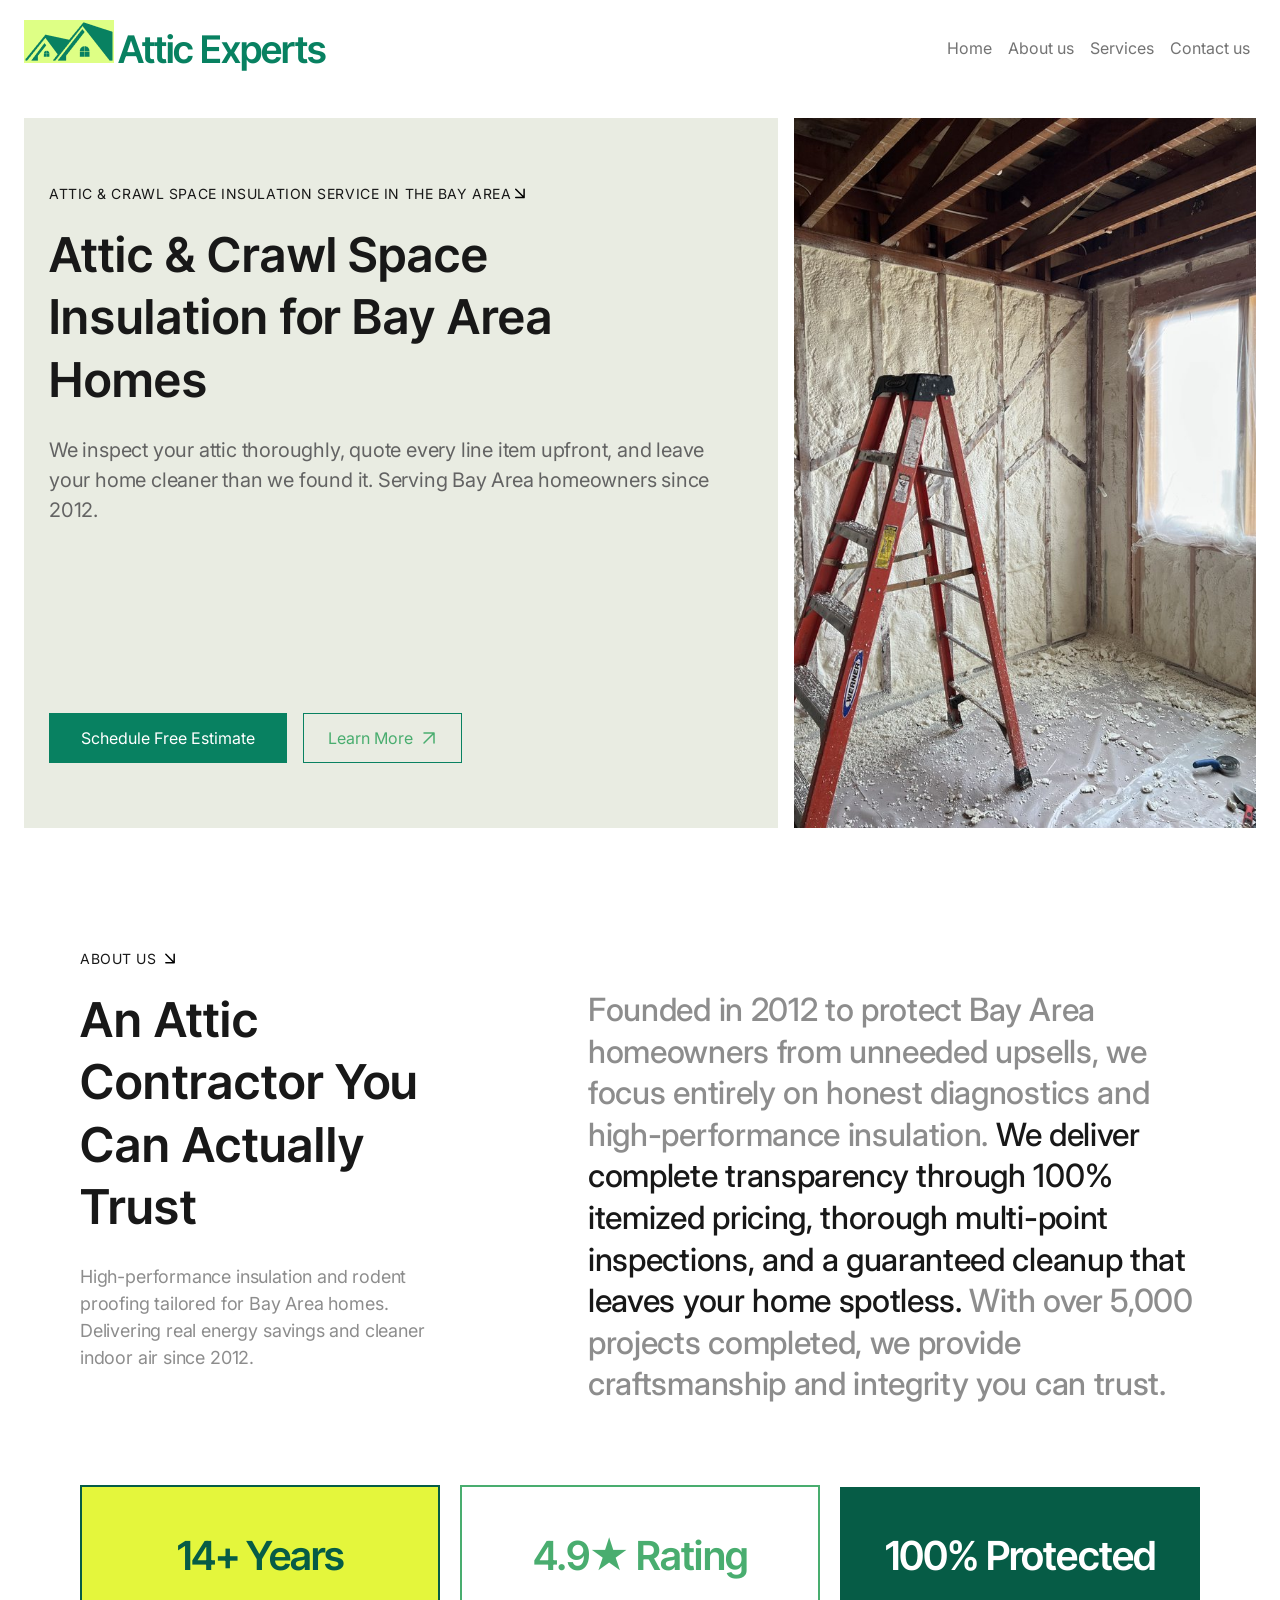
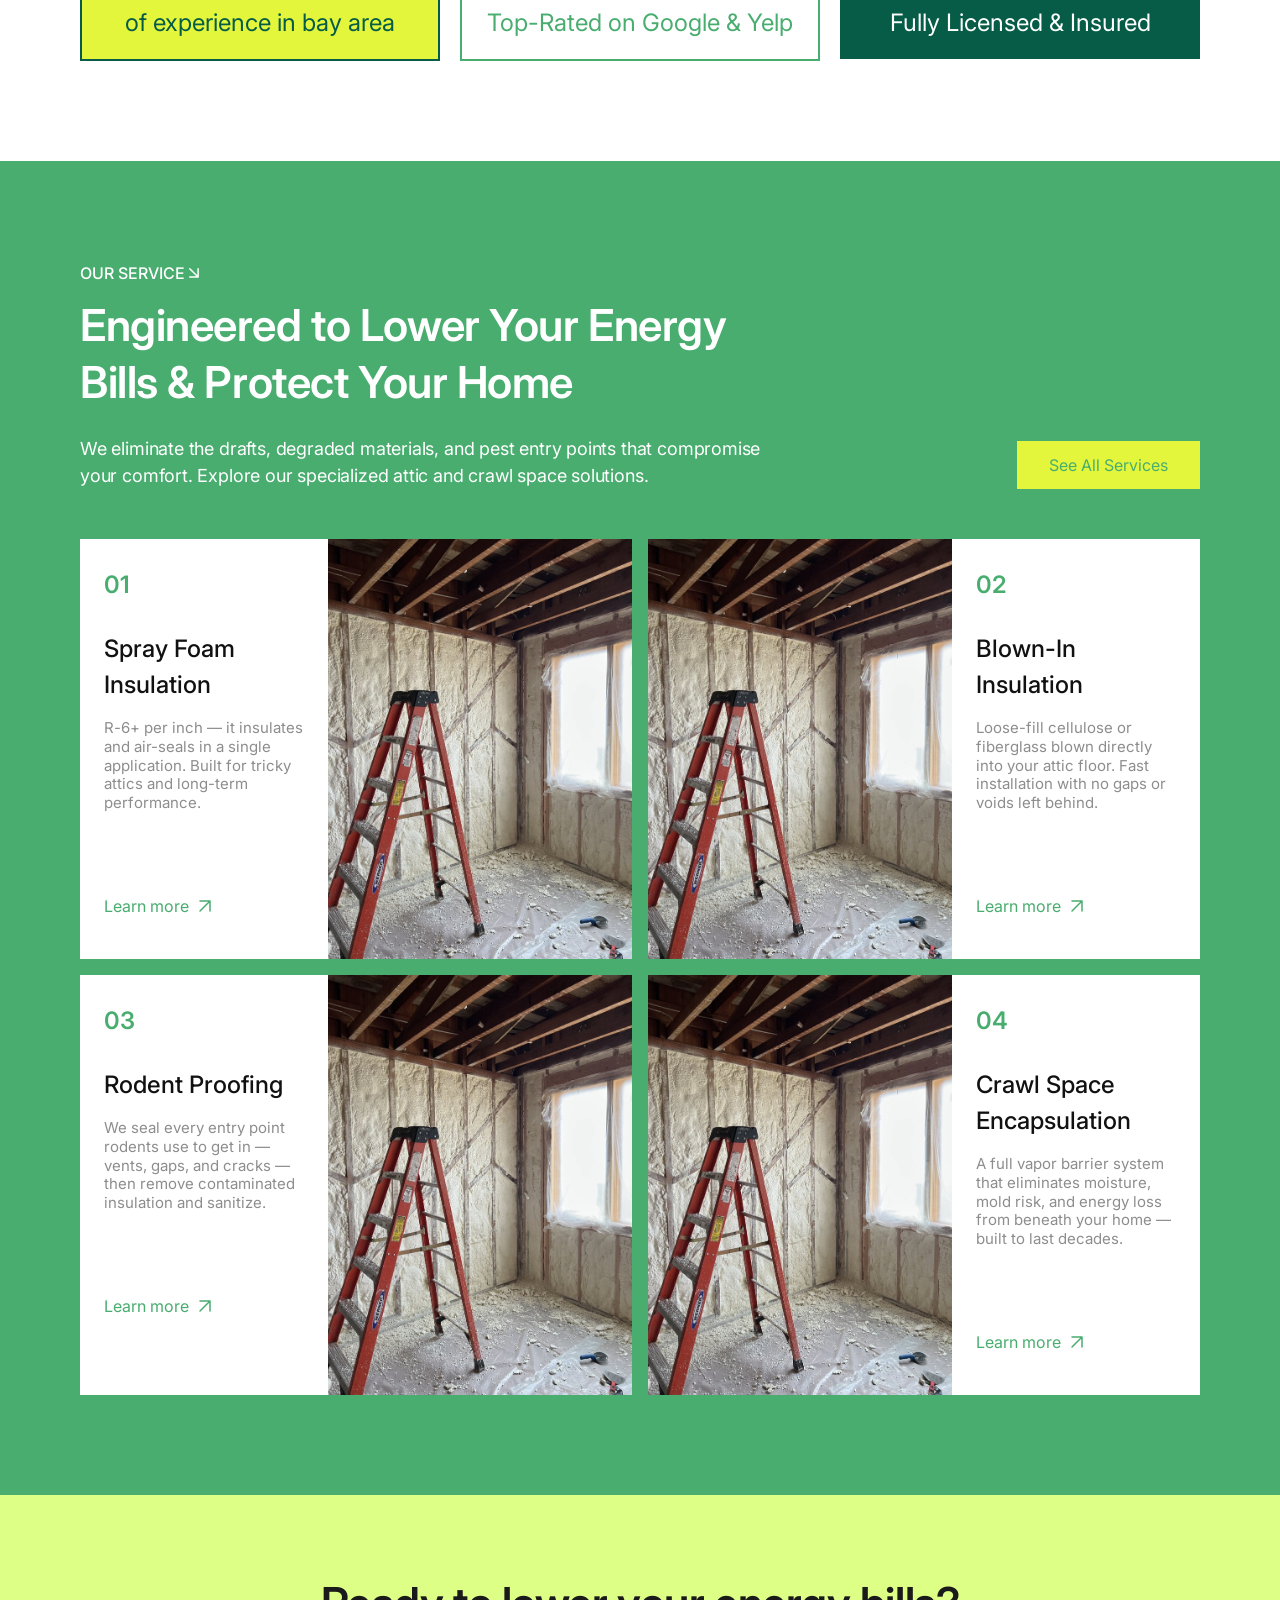
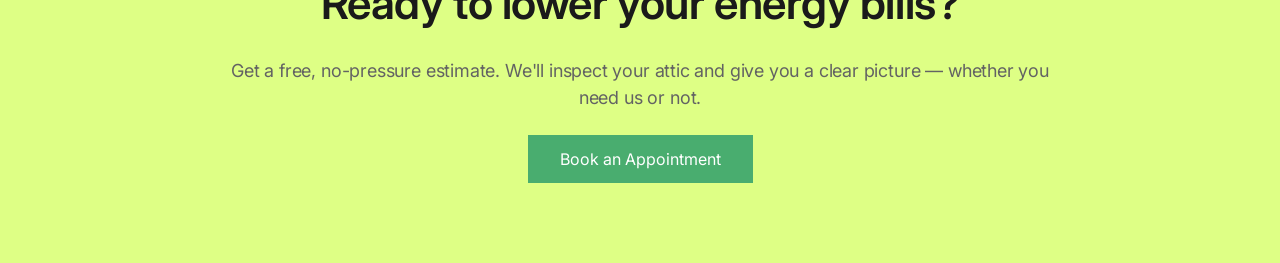
==== index.html @ 0c803b92 "SERVICE" ====
<!doctype html>
<html lang="en">
  <head>
    <meta charset="UTF-8" />
    <meta name="viewport" content="width=device-width, initial-scale=1.0" />
    <title>Document</title>
    <link rel="stylesheet" href="css/fonts.css" />
    <link rel="stylesheet" href="css/reset.css" />
    <link rel="stylesheet" href="css/style.css" />
  </head>
  <body>
    <header>
      <div class="section section-header">
        <div class="container container-header">
          <div class="logo">
            <img src="./img/LogoS.png" alt="logo" />
            <h2>Attic Experts</h2>
          </div>
          <nav class="nav-header">
            <ul class="nav-header__list">
              <li class="nav-header__item">
                <a href="#" class="nav-header__link">Home</a>
              </li>
              <li class="nav-header__item">
                <a href="#" class="nav-header__link">About us</a>
              </li>
              <li class="nav-header__item">
                <a href="#" class="nav-header__link">Services</a>
              </li>
              <li class="nav-header__item">
                <a href="#" class="nav-header__link">Contact us</a>
              </li>
            </ul>
          </nav>
        </div>
      </div>
    </header>
    <main>
      <section class="section section-subheader">
        <div class="container container-subheader">
          <div class="hero-content">
            <div class="description">
              <p class="hero-eyebrow__text">
                Attic & Crawl Space Insulation Service in the Bay Area<svg
                  xmlns="http://www.w3.org/2000/svg"
                  width="10"
                  height="10"
                  viewBox="0 0 10 10"
                  fill="none"
                >
                  <path
                    d="M0.75 0.75L9.08333 9.08333M0.75 9.08333H9.08333V0.75"
                    stroke="black"
                    stroke-width="1.5"
                    stroke-linecap="round"
                    stroke-linejoin="round"
                  />
                </svg>
              </p>
              <h1 class="hero-title">
                Attic & Crawl Space Insulation for Bay Area Homes
              </h1>
              <p class="hero-description">
                We inspect your attic thoroughly, quote every line item upfront,
                and leave your home cleaner than we found it. Serving Bay Area
                homeowners since 2012.
              </p>
            </div>
            <div class="hero-btn">
              <a class="btn btn-primary" href="#">Schedule Free Estimate</a>
              <a class="btn btn-secondary" href="#"
                >Learn More<svg
                  xmlns="http://www.w3.org/2000/svg"
                  width="24"
                  height="24"
                  viewBox="0 0 24 24"
                  fill="none"
                >
                  <path
                    d="M7 17L17 7M17 17V7H7"
                    stroke="currentColor"
                    stroke-width="1.5"
                    stroke-linecap="round"
                    stroke-linejoin="round"
                  /></svg
              ></a>
            </div>
          </div>
          <div class="hero-img">
            <img
              src="./img/leader.jpg"
              alt="Attic insulation specialist at work"
            />
          </div>
        </div>
      </section>
      <section class="section sectio-about">
        <div class="container container-about">
          <div class="container-name">
            <p class="hero-eyebrow__text about-title__text">
              ABOUT US<svg
                xmlns="http://www.w3.org/2000/svg"
                width="20"
                height="20"
                viewBox="0 0 20 20"
                fill="none"
              >
                <path
                  d="M5.8335 5.8335L14.1668 14.1668M5.8335 14.1668H14.1668V5.8335"
                  stroke="black"
                  stroke-width="1.5"
                  stroke-linecap="round"
                  stroke-linejoin="round"
                />
              </svg>
            </p>
          </div>
          <div class="about">
            <div class="about-title">
              <h3 class="hero-title">
                An Attic Contractor You Can Actually Trust
              </h3>
              <p class="about-text">
                High-performance insulation and rodent proofing tailored for Bay
                Area homes. Delivering real energy savings and cleaner indoor
                air since 2012.
              </p>
            </div>
            <div class="about-description">
              <p>
                Founded in 2012 to protect Bay Area homeowners from unneeded
                upsells, we focus entirely on honest diagnostics and
                high-performance insulation.
                <span>
                  We deliver complete transparency through 100% itemized
                  pricing, thorough multi-point inspections, and a guaranteed
                  cleanup that leaves your home spotless.</span
                >
                With over 5,000 projects completed, we provide craftsmanship and
                integrity you can trust.
              </p>
            </div>
          </div>
          <div class="container-card">
            <div class="card card-year">
              <p class="card-top">14+ Years</p>
              <p class="card-bot">of experience in bay area</p>
            </div>
            <div class="card card-rate">
              <p class="card-top">4.9★ Rating</p>
              <p class="card-bot">Top-Rated on Google & Yelp</p>
            </div>
            <div class="card card-prot">
              <p class="card-top">100% Protected</p>
              <p class="card-bot">Fully Licensed & Insured</p>
            </div>
          </div>
        </div>
      </section>
      <section class="section section-service">
        <div class="container container-service">
          <div class="container-name container-name__service">
            <p>
              OUR SERVICE
              <svg
                xmlns="http://www.w3.org/2000/svg"
                width="10"
                height="10"
                viewBox="0 0 10 10"
                fill="none"
              >
                <path
                  d="M0.75 0.75L9.08333 9.08333M0.75 9.08333H9.08333V0.75"
                  stroke="white"
                  stroke-width="1.5"
                  stroke-linecap="round"
                  stroke-linejoin="round"
                />
              </svg>
            </p>
          </div>
          <div class="service-title">
            <div class="service-title__text">
              <h3>Engineered to Lower Your Energy Bills & Protect Your Home</h3>
              <p>
                We eliminate the drafts, degraded materials, and pest entry
                points that compromise your comfort. Explore our specialized
                attic and crawl space solutions.
              </p>
            </div>
            <div class="service-title__btn">
              <a href="#"> See All Services </a>
            </div>
          </div>
        </div>
        <div class="container container-cervice__cards">
          <div class="container-cervice__card-item">
            <div class="item-description">
              <h4>01</h4>
              <h3>Spray Foam Insulation</h3>
              <p>
                R-6+ per inch — it insulates and air-seals in a single
                application. Built for tricky attics and long-term performance.
              </p>
              <a href="#">Learn more
                <svg xmlns="http://www.w3.org/2000/svg" width="24" height="24" viewBox="0 0 24 24" fill="none">
                  <path d="M7 17L17 7M17 17V7H7" stroke="currentColor" stroke-width="1.5" stroke-linecap="round" stroke-linejoin="round"/>
                </svg>
              </a>
            </div>
            <div class="item-img">
              <img src="./img/leader.jpg" alt="Spray foam insulation" />
            </div>
          </div>
          <div class="container-cervice__card-item container-cervice__card-item--reverse">
            <div class="item-description">
              <h4>02</h4>
              <h3>Blown-In Insulation</h3>
              <p>
                Loose-fill cellulose or fiberglass blown directly into your
                attic floor. Fast installation with no gaps or voids left behind.
              </p>
              <a href="#">Learn more
                <svg xmlns="http://www.w3.org/2000/svg" width="24" height="24" viewBox="0 0 24 24" fill="none">
                  <path d="M7 17L17 7M17 17V7H7" stroke="currentColor" stroke-width="1.5" stroke-linecap="round" stroke-linejoin="round"/>
                </svg>
              </a>
            </div>
            <div class="item-img">
              <img src="./img/leader.jpg" alt="Blown-in insulation" />
            </div>
          </div>
          <div class="container-cervice__card-item">
            <div class="item-description">
              <h4>03</h4>
              <h3>Rodent Proofing</h3>
              <p>
                We seal every entry point rodents use to get in — vents, gaps,
                and cracks — then remove contaminated insulation and sanitize.
              </p>
              <a href="#">Learn more
                <svg xmlns="http://www.w3.org/2000/svg" width="24" height="24" viewBox="0 0 24 24" fill="none">
                  <path d="M7 17L17 7M17 17V7H7" stroke="currentColor" stroke-width="1.5" stroke-linecap="round" stroke-linejoin="round"/>
                </svg>
              </a>
            </div>
            <div class="item-img">
              <img src="./img/leader.jpg" alt="Rodent proofing" />
            </div>
          </div>
          <div class="container-cervice__card-item container-cervice__card-item--reverse">
            <div class="item-description">
              <h4>04</h4>
              <h3>Crawl Space Encapsulation</h3>
              <p>
                A full vapor barrier system that eliminates moisture, mold risk,
                and energy loss from beneath your home — built to last decades.
              </p>
              <a href="#">Learn more
                <svg xmlns="http://www.w3.org/2000/svg" width="24" height="24" viewBox="0 0 24 24" fill="none">
                  <path d="M7 17L17 7M17 17V7H7" stroke="currentColor" stroke-width="1.5" stroke-linecap="round" stroke-linejoin="round"/>
                </svg>
              </a>
            </div>
            <div class="item-img">
              <img src="./img/leader.jpg" alt="Crawl space encapsulation" />
            </div>
          </div>
        </div>
      </section>
      <section class="section section-main__sub">
        <div class="container container-main__sub">
          <div class="container-main__sub--text">
            <h3 class="">Ready to lower your energy bills?</h3>
            <p class="">
              Get a free, no-pressure estimate. We'll inspect your attic and
              give you a clear picture — whether you need us or not.
            </p>
            <a href="#"> Book an Appointment </a>
          </div>
        </div>
      </section>
    </main>
  </body>
</html>
---- css/fonts.css ----
@font-face {
  font-family: 'Inter';
  src: url('../fonts/Inter/Inter-VariableFont_opsz,wght.woff2') format('woff2');
  font-weight: 100 900;
  font-style: normal;
  font-display: swap;
}

@font-face {
  font-family: 'Inter Tight';
  src: url('../fonts/Inter_Tight/InterTight-VariableFont_wght.woff2') format('woff2');
  font-weight: 100 900;
  font-style: normal;
  font-display: swap;
}
---- css/style.css ----
:root {
  /* COLORS */
  --white: #ffffff;
  --soft-green: #e9ece2;
  --green: #088161;
  --green-hovered: #054d3a;
  --primary-green: #49ad6f;
  --dark-green: #1d3421;
  --yellow: #deff85;
  --yellow-hovered: #eefd62;
  --black: #181818;
  --grey: #636363;
}

/* Buttons */
.btn {
  display: inline-flex;
  justify-content: center;
  align-items: center;
  gap: 4px;
  font-family: Inter, sans-serif;
  font-size: 16px;
  font-style: normal;
  font-weight: 400;
  line-height: 150%;
}

.btn-primary {
  padding: 12px 32px;
  background-color: var(--green);
  color: var(--white);
  transition:
    background-color 0.15s ease,
    color 0.15s ease;
}

.btn-primary:hover {
  background-color: var(--green-hovered);
  color: var(--soft-green);
}

.btn-secondary {
  padding: 12px 20px 12px 24px;
  border: 1px solid var(--green);
  color: var(--primary-green);
  transition:
    background-color 0.15s ease,
    color 0.15s ease;
}

.btn-secondary:hover {
  border: 1px solid var(--green-hovered);
  background:
    linear-gradient(
        to bottom right,
        rgba(86, 154, 98, 0.37) 0%,
        rgba(86, 154, 98, 0) 50%
      )
      bottom right / 50% 50% no-repeat,
    linear-gradient(
        to bottom left,
        rgba(86, 154, 98, 0.37) 0%,
        rgba(86, 154, 98, 0) 50%
      )
      bottom left / 50% 50% no-repeat,
    linear-gradient(
        to top left,
        rgba(86, 154, 98, 0.37) 0%,
        rgba(86, 154, 98, 0) 50%
      )
      top left / 50% 50% no-repeat,
    linear-gradient(
        to top right,
        rgba(86, 154, 98, 0.37) 0%,
        rgba(86, 154, 98, 0) 50%
      )
      top right / 50% 50% no-repeat;
}

.btn-accent {
  padding: 12px 32px;
  background: var(--yellow);
  color: var(--black);
  transition: background 0.15s ease;
}

.btn-accent:hover {
  padding: 12px 26px;
  background: var(--yellow-hovered);
  font-family: "Inter Tight", sans-serif;
  font-weight: 500;
  letter-spacing: 0.64px;
}

.btn-link {
  padding: 10px 0;
  border-bottom: 1px solid var(--green);
  color: var(--green);
}

.btn-link:hover {
  border-bottom: 1px solid var(--dark-green);
  color: var(--dark-green);
  font-family: "Inter Tight", sans-serif;
  font-weight: 500;
  letter-spacing: 0.8px;
}

.container {
  width: 100%;
  max-width: 1440px;
  margin-inline: auto;
}

/* ------ HEADER ------  */
.section-header {
  background: var(--white);
}

header {
  position: sticky;
  top: 0;
  z-index: 100;
}

.container-header {
  padding-block: 20px;
  padding-inline: 24px;
  display: flex;
  align-items: center;
  justify-content: space-between;
}

.logo {
  display: flex;
  align-items: baseline;
  color: var(--green);
  font-family: "Inter Tight", sans-serif;
  font-size: 38px;
  font-weight: 600;
  letter-spacing: -1px;
}

.logo img {
  padding-right: 4px;
}

.nav-header__list {
  display: flex;
  padding: 8px 6px;
  align-items: flex-start;
  gap: 16px;
}

.nav-header__link {
  color: var(--black);
  opacity: 0.6;
  font-family: Inter, sans-serif;
  font-size: 16px;
  line-height: normal;
}

/* ------ HERO ------ */
.container-subheader {
  padding-block: 20px;
  padding-inline: 24px;
  display: flex;
  height: 750px;
  gap: 16px;
}

.hero-eyebrow__text {
  color: var(--black);
  font-family: Inter, sans-serif;
  font-size: 14px;
  line-height: 150%;
  letter-spacing: 0.56px;
  text-transform: uppercase;
  display: flex;
  gap: 4px;
  padding-bottom: 20px;
}

.hero-title {
  color: var(--black);
  font-family: "Inter Tight", sans-serif;
  font-size: 48px;
  font-weight: 600;
  line-height: 130%;
  letter-spacing: 0.96px;
  padding-bottom: 24px;
}

.hero-description {
  color: var(--grey);
  font-family: Inter, sans-serif;
  font-size: 20px;
  line-height: 150%;
  letter-spacing: -0.2px;
}

.hero-content {
  padding: 65px 60px 65px 25px;
  width: 798px;
  display: flex;
  flex-direction: column;
  justify-content: space-between;
  background: var(--soft-green);
}

.hero-btn {
  display: flex;
  gap: 16px;
}

.hero-img {
  width: 40%;
  height: 100%;
  overflow: hidden;
}

.hero-img img {
  width: 100%;
  height: 100%;
  object-fit: cover;
  object-position: center;
}

/* ------ SECTION ABOUT ------ */

.container-about {
  padding-block: 100px;
  padding-inline: 80px;
  /* display: flex; */
  /* flex-direction: column; */
}

.about {
  display: flex;
  gap: 120px;
  padding: 0 0 80px 0;
}

.about-title {
  display: flex;
  flex-direction: column;
}

.about-title__text {
  padding: 0 0 20px 0;
}

.about-text {
  color: var(--Base-Grey, #8d8d8d);
  /* Body 2/Regular */
  font-family: Inter;
  font-size: 18px;
  font-style: normal;
  font-weight: 400;
  line-height: 150%; /* 27px */
  letter-spacing: -0.18px;
}

.about-description {
  color: var(--Base-Grey, #8d8d8d);
  /* Heading 1/Medium */
  font-family: Inter;
  font-size: 32px;
  font-style: normal;
  font-weight: 500;
  line-height: 130%; /* 41.6px */
  letter-spacing: -0.32px;
  /* width: 100%; */
  /* max-width: 725px; */
}

.about-description span {
  color: var(--black);
}

.container-card {
  display: flex;
  align-items: center;
  justify-content: space-between;
}

.card {
  width: 360px;
  display: flex;
  flex-direction: column;
  align-items: center;
  justify-content: center;
}

.card-year {
  padding: 24px 0;
  border: 2px solid #065c46;
  gap: 10px;
  background: var(--Secondary-Arctic-Lime, #e4f63c);
}

.card-year .card-top {
  color: #065c46;
  text-align: center;
  font-family: "Inter Tight";
  font-size: 40px;
  font-style: normal;
  font-weight: 600;
  line-height: 90px; /* 225% */
  letter-spacing: -0.8px;
}

.card-year .card-bot {
  color: #065c46;
  font-family: Inter;
  font-size: 24px;
  font-style: normal;
  font-weight: 400;
  line-height: 24px; /* 100% */
}

.card-rate {
  /* display: flex; */
  padding: 24px 20px;
  /* flex-direction: column; */
  /* justify-content: center; */
  /* align-items: center; */
  gap: 10px;
  border: 2px solid #49ad6f;
  background: var(--Base-White, #fff);
}

.card-rate .card-top {
  color: #49ad6f;
  font-family: "Inter Tight";
  font-size: 40px;
  font-style: normal;
  font-weight: 600;
  line-height: 90px; /* 225% */
  letter-spacing: -0.8px;
}

.card-rate .card-bot {
  color: #49ad6f;
  font-family: Inter;
  font-size: 24px;
  font-style: normal;
  font-weight: 400;
  line-height: 24px; /* 100% */
}

.card-prot {
  /* display: flex; */
  padding: 24px;
  /* flex-direction: column; */
  /* justify-content: center; */
  /* align-items: center; */
  gap: 10px;
  background: var(--Color, #065c46);
}

.card-prot .card-top {
  color: #fff;
  font-family: "Inter Tight";
  font-size: 40px;
  font-style: normal;
  font-weight: 600;
  line-height: 90px; /* 225% */
  letter-spacing: -0.8px;
}

.card-prot .card-bot {
  color: #fff;
  font-family: Inter;
  font-size: 24px;
  font-style: normal;
  font-weight: 400;
  line-height: 24px; /* 100% */
}

/* ------ SUB MAIN ------ */

.container-main__sub {
  padding: 0 24px;
  background: var(--yellow);
  display: flex;
  flex-direction: column;
  align-items: center;
  justify-content: space-between;
}

.container-main__sub--text {
  padding: 80px 0;
  display: flex;
  flex-direction: column;
  align-items: center;
  justify-content: space-between;
  gap: 24px;
}

.container-main__sub--text h3 {
  color: var(--text-text-primary, #1a1a1a);
  text-align: center;

  /* Display 2/Semi Bold */
  font-family: Inter;
  font-size: 44px;
  font-style: normal;
  font-weight: 600;
  line-height: 130%; /* 57.2px */
  letter-spacing: -0.44px;
}

.container-main__sub--text p {
  color: var(--Base-Dark-Grey, #636363);
  text-align: center;

  /* Body 2/Regular */
  font-family: Inter;
  font-size: 18px;
  font-style: normal;
  font-weight: 400;
  line-height: 150%; /* 27px */
  letter-spacing: -0.18px;
}

.container-main__sub--text a {
  display: flex;
  padding: 12px 32px;
  justify-content: center;
  align-items: center;
  gap: 4px;
  background: var(--Primary-Green, #49ad6f);
  color: var(--Color-Neutral-white, #fff);

  /* Body 3/Regular */
  font-family: Inter;
  font-size: 16px;
  font-style: normal;
  font-weight: 400;
  line-height: 150%; /* 24px */
}

/* ------ SERVICE ------ */
.section-service {
  background: var(--Primary-Green, #49ad6f);
}

.container-service {
  padding-block: 100px;
  padding: 100px 80px 50px 80px;
  /* padding-inline: 80px; */
}

.container-name__service {
  padding: 0 0 12px 0;
}

.container-name__service p {
  display: flex;
  color: var(--Base-White, #fff);
  text-align: center;
  gap: 4px;

  /* Body 3/Medium */
  font-family: Inter;
  font-size: 16px;
  font-style: normal;
  font-weight: 500;
  line-height: 150%; /* 24px */
}

.service-title {
  display: flex;
  justify-content: space-between;
  align-items: flex-end;
  /* flex-direction: column; */
  /* gap: 24px; */
}

.service-title__text {
  width: 100%;
  max-width: 720px;
  display: flex;
  flex-direction: column;
  gap: 24px;
}

.service-title__text h3 {
  color: var(--Base-White, #fff);

  /* Display 2/Semi Bold */
  font-family: Inter;
  font-size: 44px;
  font-style: normal;
  font-weight: 600;
  line-height: 130%; /* 57.2px */
  letter-spacing: -0.44px;
}

.service-title__text p {
  color: var(--Base-White, #fff);

  /* Body 2/Regular */
  font-family: Inter;
  font-size: 18px;
  font-style: normal;
  font-weight: 400;
  line-height: 150%; /* 27px */
  letter-spacing: -0.18px;
}

.service-title__btn {
  display: flex;
  padding: 12px 32px;
  justify-content: center;
  align-items: center;
  gap: 4px;
  background: var(--Secondary-Arctic-Lime, #e4f63c);
  color: var(--Primary-Green, #49ad6f);

  /* Body 3/Regular */
  font-family: Inter;
  font-size: 16px;
  font-style: normal;
  font-weight: 400;
  line-height: 150%; /* 24px */
}

.container-cervice__cards {
  display: flex;
  flex-wrap: wrap;
  /* padding-inline: 80px; */
  padding: 0 80px 100px 80px;
  column-gap: 16px;
  row-gap: 16px;
}

.container-cervice__card-item {
  display: flex;
  width: calc(50% - 8px);
}

.container-cervice__card-item--reverse {
  flex-direction: row-reverse;
}

.item-description {
  display: flex;
  flex-direction: column;
  background: var(--white);
  align-items: start;
  height: 420px;
  flex: 0 0 45%;
  padding: 24px;
}

.item-description h4 {
  color: var(--Primary-Green, #49ad6f);
  font-family: Inter;
  font-size: 24px;
  font-style: normal;
  font-weight: 600;
  line-height: 44px; /* 183.333% */
  padding: 0 0 24px 0;
}

.item-description h3 {
  color: var(--Base-Black, #111);
  font-family: Inter;
  font-size: 24px;
  font-style: normal;
  font-weight: 500;
  line-height: 150%; /* 36px */
  padding: 0 0 16px 0;
}

.item-description p {
  color: var(--Base-Grey, #8d8d8d);
  font-family: Inter;
  font-size: 15px;
  font-style: normal;
  font-weight: 400;
  line-height: 124%; /* 18.6px */
  padding: 0 0 72px 0;
}

.item-description a {
  color: var(--Primary-Green, #49ad6f);
  font-family: Inter;
  font-size: 16px;
  font-style: normal;
  font-weight: 400;
  line-height: 150%; /* 24px */
  display: flex;
  padding: 10px 0;
  /* padding: 24px; */
  justify-content: center;
  align-items: center;
  gap: 4px;
}

.item-img {
  flex: 0 0 55%;
  height: 420px;
  overflow: hidden;
}

.item-img img {
  width: 100%;
  height: 100%;
  object-fit: cover;
  object-position: center;
}
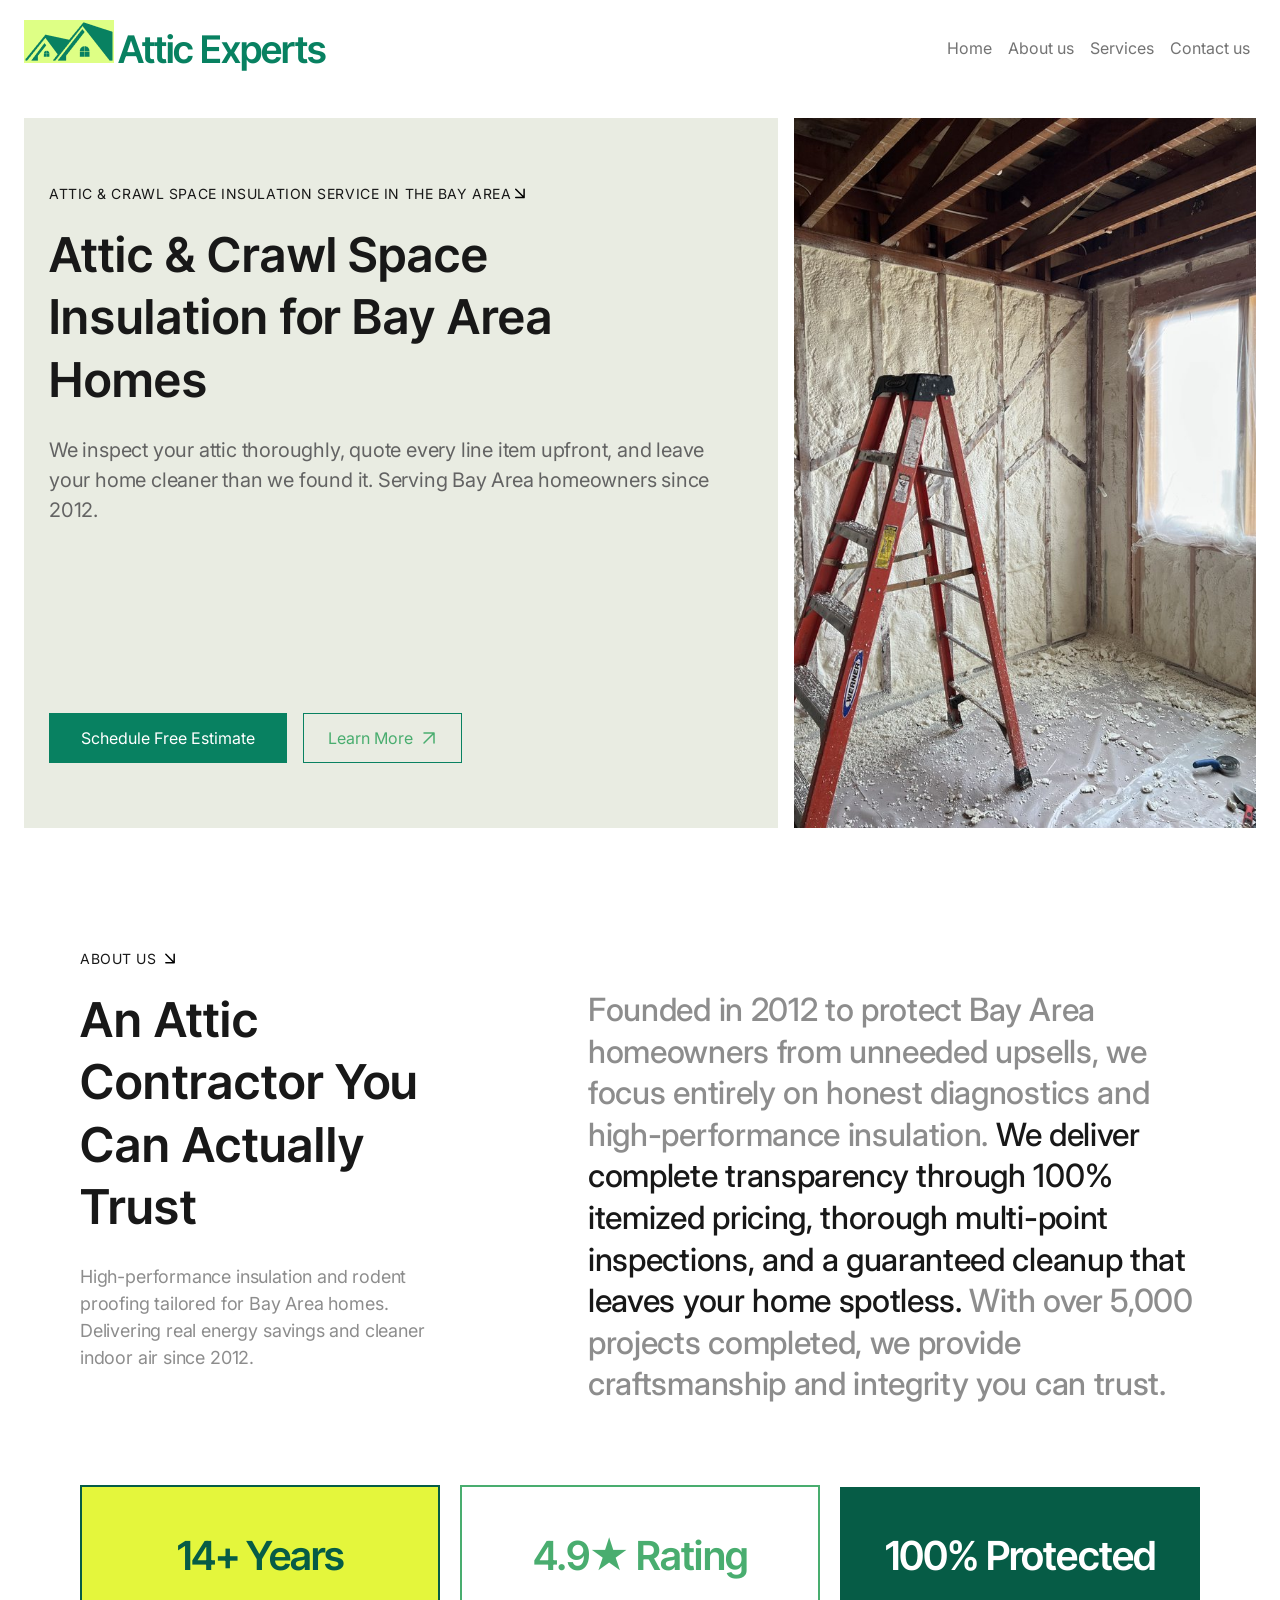
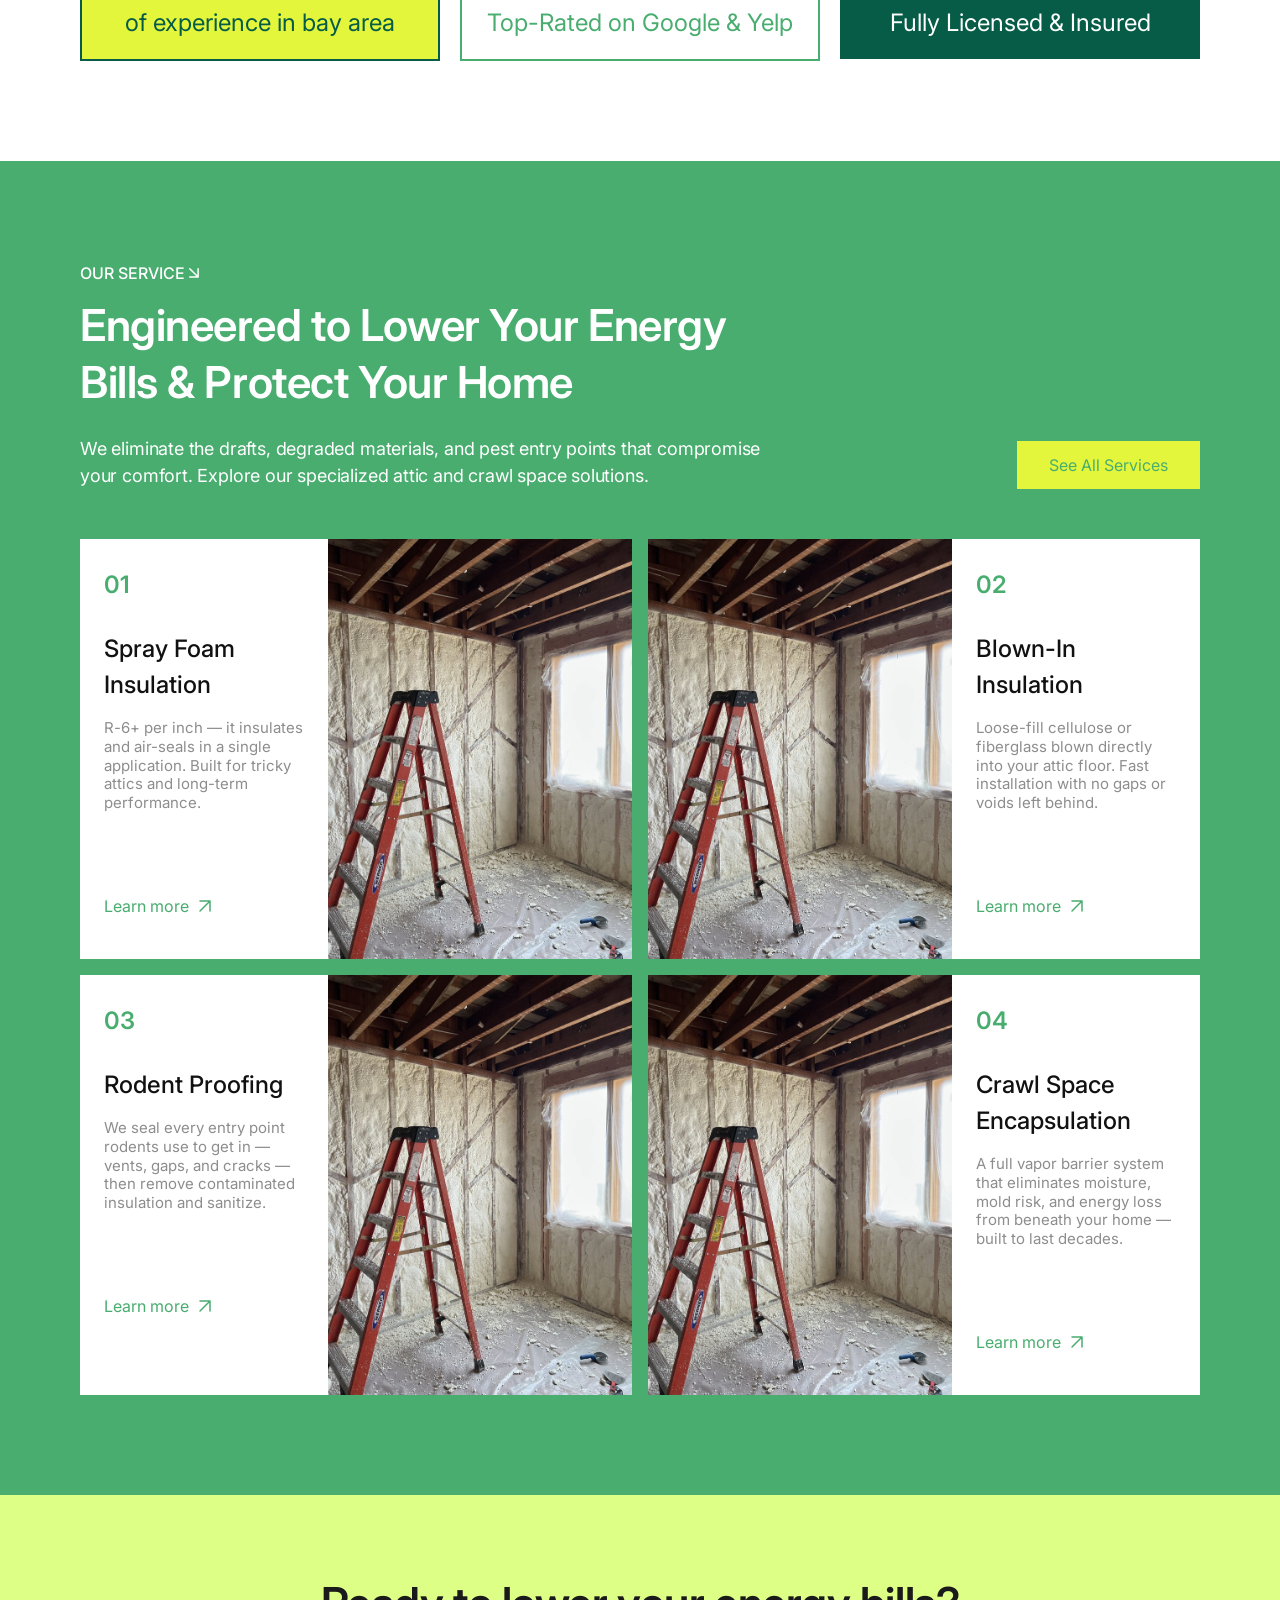
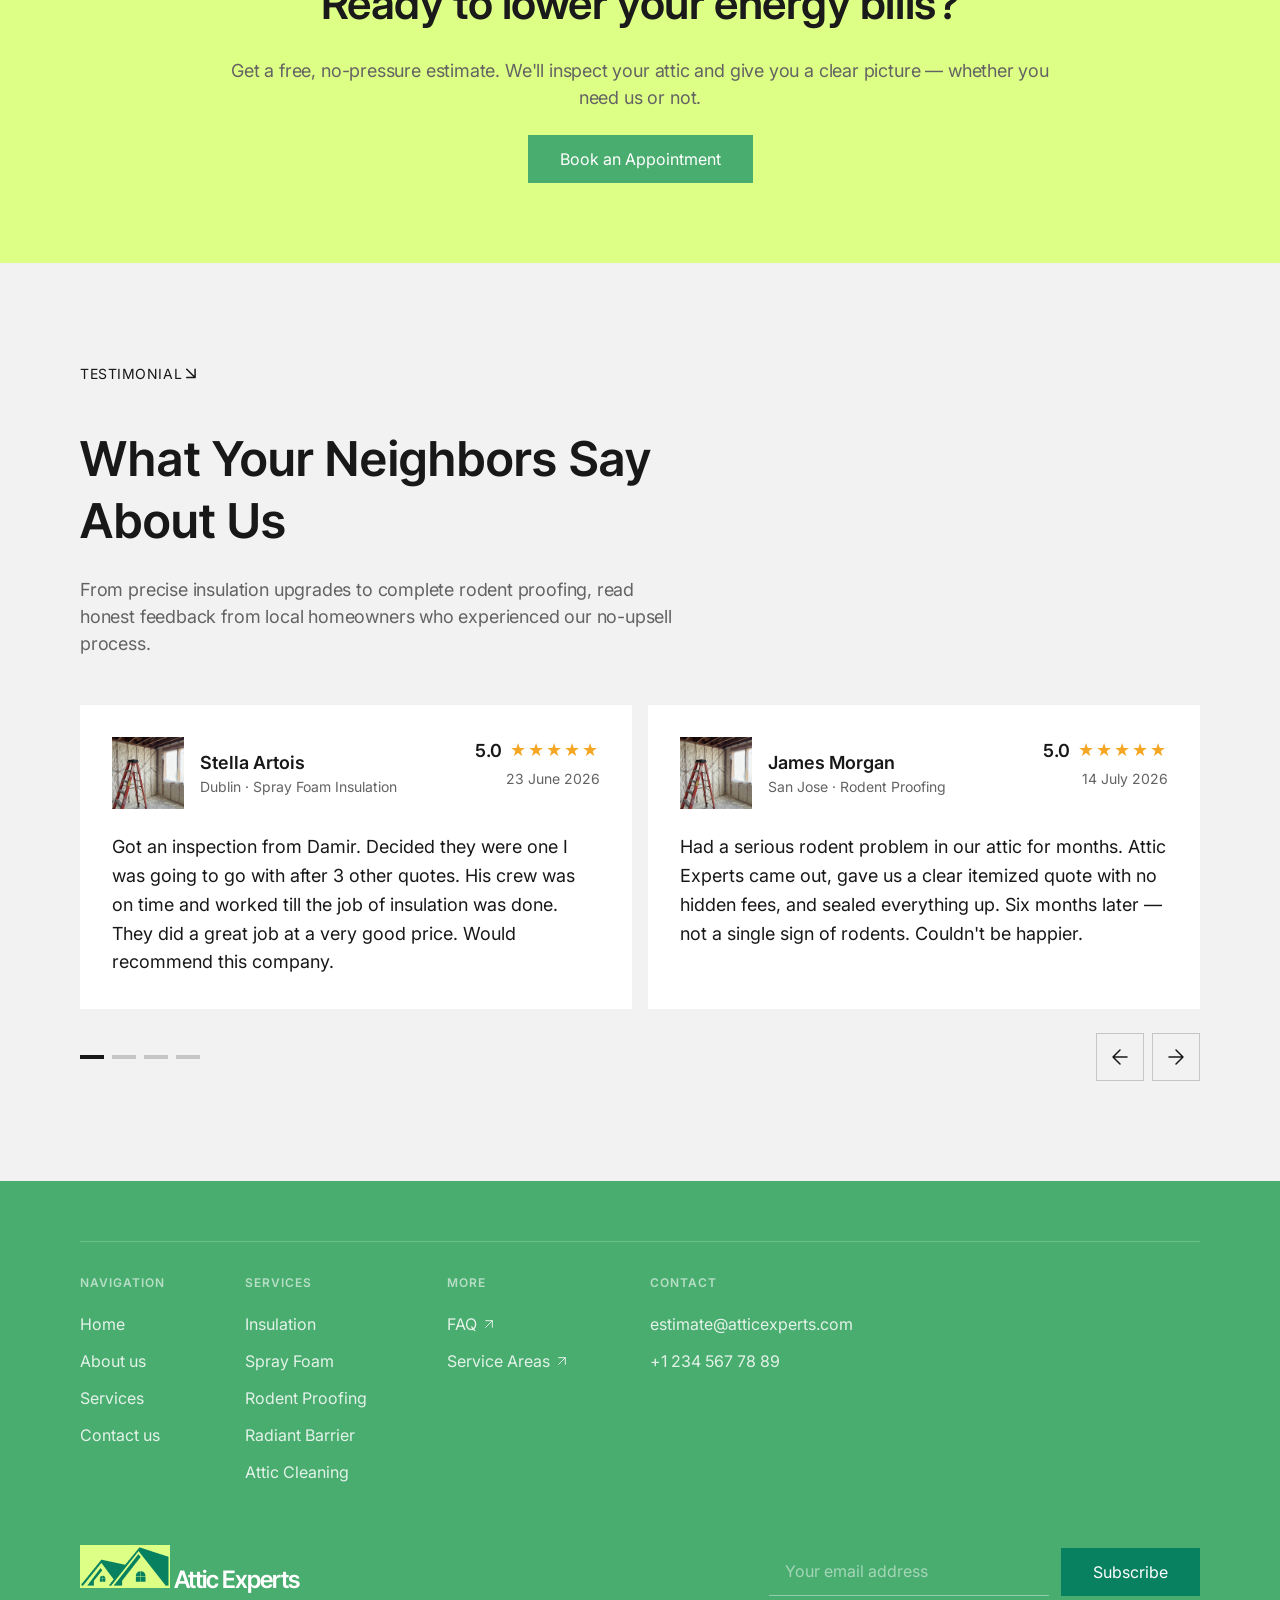
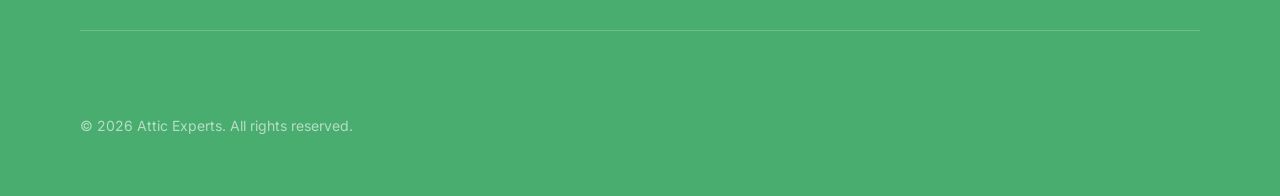
==== commit cfa9c95d: "Slider | Contact" ====
--- a/index.html
+++ b/index.html
@@ -19,7 +19,7 @@
           <nav class="nav-header">
             <ul class="nav-header__list">
               <li class="nav-header__item">
-                <a href="#" class="nav-header__link">Home</a>
+                <a href="index.html" class="nav-header__link">Home</a>
               </li>
               <li class="nav-header__item">
                 <a href="#" class="nav-header__link">About us</a>
@@ -28,7 +28,7 @@
                 <a href="#" class="nav-header__link">Services</a>
               </li>
               <li class="nav-header__item">
-                <a href="#" class="nav-header__link">Contact us</a>
+                <a href="contact.html" class="nav-header__link">Contact us</a>
               </li>
             </ul>
           </nav>
@@ -281,5 +281,258 @@
         </div>
       </section>
     </main>
+      <section class="section section-testimonial">
+        <div class="container container-testimonial">
+          <p class="hero-eyebrow__text">
+            Testimonial
+            <svg xmlns="http://www.w3.org/2000/svg" width="10" height="10" viewBox="0 0 10 10" fill="none">
+              <path d="M0.75 0.75L9.08333 9.08333M0.75 9.08333H9.08333V0.75" stroke="currentColor" stroke-width="1.5" stroke-linecap="round" stroke-linejoin="round"/>
+            </svg>
+          </p>
+          <h2 class="testimonial-title">What Your Neighbors Say About Us</h2>
+          <p class="testimonial-description">
+            From precise insulation upgrades to complete rodent proofing, read honest feedback from local homeowners who experienced our no-upsell process.
+          </p>
+          <div class="testimonial-slider">
+            <div class="testimonial-slider__track">
+              <div class="testimonial-card">
+                <div class="testimonial-card__header">
+                  <div class="testimonial-card__author">
+                    <img src="./img/leader.jpg" alt="Stella Artois" class="testimonial-card__avatar" />
+                    <div class="testimonial-card__author-info">
+                      <p class="testimonial-card__name">Stella Artois</p>
+                      <p class="testimonial-card__meta">Dublin · Spray Foam Insulation</p>
+                    </div>
+                  </div>
+                  <div class="testimonial-card__rating">
+                    <div class="testimonial-card__rating-top">
+                      <span class="testimonial-card__score">5.0</span>
+                      <div class="testimonial-card__stars">★★★★★</div>
+                    </div>
+                    <p class="testimonial-card__date">23 June 2026</p>
+                  </div>
+                </div>
+                <p class="testimonial-card__text">Got an inspection from Damir. Decided they were one I was going to go with after 3 other quotes. His crew was on time and worked till the job of insulation was done. They did a great job at a very good price. Would recommend this company.</p>
+              </div>
+              <div class="testimonial-card">
+                <div class="testimonial-card__header">
+                  <div class="testimonial-card__author">
+                    <img src="./img/leader.jpg" alt="James Morgan" class="testimonial-card__avatar" />
+                    <div class="testimonial-card__author-info">
+                      <p class="testimonial-card__name">James Morgan</p>
+                      <p class="testimonial-card__meta">San Jose · Rodent Proofing</p>
+                    </div>
+                  </div>
+                  <div class="testimonial-card__rating">
+                    <div class="testimonial-card__rating-top">
+                      <span class="testimonial-card__score">5.0</span>
+                      <div class="testimonial-card__stars">★★★★★</div>
+                    </div>
+                    <p class="testimonial-card__date">14 July 2026</p>
+                  </div>
+                </div>
+                <p class="testimonial-card__text">Had a serious rodent problem in our attic for months. Attic Experts came out, gave us a clear itemized quote with no hidden fees, and sealed everything up. Six months later — not a single sign of rodents. Couldn't be happier.</p>
+              </div>
+              <div class="testimonial-card">
+                <div class="testimonial-card__header">
+                  <div class="testimonial-card__author">
+                    <img src="./img/leader.jpg" alt="Maria Chen" class="testimonial-card__avatar" />
+                    <div class="testimonial-card__author-info">
+                      <p class="testimonial-card__name">Maria Chen</p>
+                      <p class="testimonial-card__meta">Oakland · Blown-In Insulation</p>
+                    </div>
+                  </div>
+                  <div class="testimonial-card__rating">
+                    <div class="testimonial-card__rating-top">
+                      <span class="testimonial-card__score">5.0</span>
+                      <div class="testimonial-card__stars">★★★★★</div>
+                    </div>
+                    <p class="testimonial-card__date">2 July 2026</p>
+                  </div>
+                </div>
+                <p class="testimonial-card__text">Our energy bills dropped noticeably after they insulated our attic. The team was professional, fast, and left the house spotless. The quote was itemized line by line — no surprises at the end.</p>
+              </div>
+              <div class="testimonial-card">
+                <div class="testimonial-card__header">
+                  <div class="testimonial-card__author">
+                    <img src="./img/leader.jpg" alt="Robert Patel" class="testimonial-card__avatar" />
+                    <div class="testimonial-card__author-info">
+                      <p class="testimonial-card__name">Robert Patel</p>
+                      <p class="testimonial-card__meta">Fremont · Radiant Barrier</p>
+                    </div>
+                  </div>
+                  <div class="testimonial-card__rating">
+                    <div class="testimonial-card__rating-top">
+                      <span class="testimonial-card__score">5.0</span>
+                      <div class="testimonial-card__stars">★★★★★</div>
+                    </div>
+                    <p class="testimonial-card__date">18 June 2026</p>
+                  </div>
+                </div>
+                <p class="testimonial-card__text">They installed a radiant barrier in our attic and the difference in summer heat is incredible. Very knowledgeable crew, explained everything before starting. Highly recommend to any Bay Area homeowner.</p>
+              </div>
+              <div class="testimonial-card">
+                <div class="testimonial-card__header">
+                  <div class="testimonial-card__author">
+                    <img src="./img/leader.jpg" alt="Linda Torres" class="testimonial-card__avatar" />
+                    <div class="testimonial-card__author-info">
+                      <p class="testimonial-card__name">Linda Torres</p>
+                      <p class="testimonial-card__meta">Berkeley · Attic Cleaning</p>
+                    </div>
+                  </div>
+                  <div class="testimonial-card__rating">
+                    <div class="testimonial-card__rating-top">
+                      <span class="testimonial-card__score">5.0</span>
+                      <div class="testimonial-card__stars">★★★★★</div>
+                    </div>
+                    <p class="testimonial-card__date">10 July 2026</p>
+                  </div>
+                </div>
+                <p class="testimonial-card__text">I was nervous about the state of my attic but the team put me at ease immediately. They cleaned everything out, sanitized, and gave me a full report. Fair pricing and honest communication throughout.</p>
+              </div>
+              <div class="testimonial-card">
+                <div class="testimonial-card__header">
+                  <div class="testimonial-card__author">
+                    <img src="./img/leader.jpg" alt="Kevin Walsh" class="testimonial-card__avatar" />
+                    <div class="testimonial-card__author-info">
+                      <p class="testimonial-card__name">Kevin Walsh</p>
+                      <p class="testimonial-card__meta">San Francisco · Spray Foam Insulation</p>
+                    </div>
+                  </div>
+                  <div class="testimonial-card__rating">
+                    <div class="testimonial-card__rating-top">
+                      <span class="testimonial-card__score">5.0</span>
+                      <div class="testimonial-card__stars">★★★★★</div>
+                    </div>
+                    <p class="testimonial-card__date">28 June 2026</p>
+                  </div>
+                </div>
+                <p class="testimonial-card__text">Used Attic Experts after getting 4 other quotes. They were not the cheapest but were the most transparent. Spray foam was applied perfectly and the attic temperature is now consistently comfortable year-round.</p>
+              </div>
+              <div class="testimonial-card">
+                <div class="testimonial-card__header">
+                  <div class="testimonial-card__author">
+                    <img src="./img/leader.jpg" alt="Sandra Kim" class="testimonial-card__avatar" />
+                    <div class="testimonial-card__author-info">
+                      <p class="testimonial-card__name">Sandra Kim</p>
+                      <p class="testimonial-card__meta">Palo Alto · Crawl Space Encapsulation</p>
+                    </div>
+                  </div>
+                  <div class="testimonial-card__rating">
+                    <div class="testimonial-card__rating-top">
+                      <span class="testimonial-card__score">4.9</span>
+                      <div class="testimonial-card__stars">★★★★★</div>
+                    </div>
+                    <p class="testimonial-card__date">5 August 2026</p>
+                  </div>
+                </div>
+                <p class="testimonial-card__text">Our crawl space was a mess — moisture, mold smell, the works. Attic Experts encapsulated the entire space in two days. The musty smell is completely gone and we finally feel confident about our home's air quality.</p>
+              </div>
+              <div class="testimonial-card">
+                <div class="testimonial-card__header">
+                  <div class="testimonial-card__author">
+                    <img src="./img/leader.jpg" alt="David Nguyen" class="testimonial-card__avatar" />
+                    <div class="testimonial-card__author-info">
+                      <p class="testimonial-card__name">David Nguyen</p>
+                      <p class="testimonial-card__meta">San Mateo · Attic Cleaning</p>
+                    </div>
+                  </div>
+                  <div class="testimonial-card__rating">
+                    <div class="testimonial-card__rating-top">
+                      <span class="testimonial-card__score">5.0</span>
+                      <div class="testimonial-card__stars">★★★★★</div>
+                    </div>
+                    <p class="testimonial-card__date">8 August 2026</p>
+                  </div>
+                </div>
+                <p class="testimonial-card__text">Fantastic experience from start to finish. They showed up on time, worked efficiently, and the attic looks brand new. I appreciated the detailed inspection report they provided before any work began. Will definitely use again.</p>
+              </div>
+            </div>
+            <div class="testimonial-slider__controls">
+              <div class="testimonial-slider__dots">
+                <button class="testimonial-slider__dot active"></button>
+                <button class="testimonial-slider__dot"></button>
+                <button class="testimonial-slider__dot"></button>
+                <button class="testimonial-slider__dot"></button>
+              </div>
+              <div class="testimonial-slider__arrows">
+                <button class="testimonial-slider__btn testimonial-slider__btn--prev" aria-label="Previous">
+                  <svg xmlns="http://www.w3.org/2000/svg" width="24" height="24" viewBox="0 0 24 24" fill="none">
+                    <path d="M19 12H5M5 12L12 19M5 12L12 5" stroke="currentColor" stroke-width="1.5" stroke-linecap="round" stroke-linejoin="round"/>
+                  </svg>
+                </button>
+                <button class="testimonial-slider__btn testimonial-slider__btn--next" aria-label="Next">
+                  <svg xmlns="http://www.w3.org/2000/svg" width="24" height="24" viewBox="0 0 24 24" fill="none">
+                    <path d="M5 12H19M19 12L12 5M19 12L12 19" stroke="currentColor" stroke-width="1.5" stroke-linecap="round" stroke-linejoin="round"/>
+                  </svg>
+                </button>
+              </div>
+            </div>
+          </div>
+        </div>
+      </section>
+    <footer class="footer">
+      <div class="container footer__container">
+        <div class="footer__top">
+          <div class="footer__col">
+            <p class="footer__heading">Navigation</p>
+            <ul class="footer__list">
+              <li><a href="index.html" class="footer__link">Home</a></li>
+              <li><a href="#" class="footer__link">About us</a></li>
+              <li><a href="#" class="footer__link">Services</a></li>
+              <li><a href="contact.html" class="footer__link">Contact us</a></li>
+            </ul>
+          </div>
+          <div class="footer__col">
+            <p class="footer__heading">Services</p>
+            <ul class="footer__list">
+              <li><a href="#" class="footer__link">Insulation</a></li>
+              <li><a href="#" class="footer__link">Spray Foam</a></li>
+              <li><a href="#" class="footer__link">Rodent Proofing</a></li>
+              <li><a href="#" class="footer__link">Radiant Barrier</a></li>
+              <li><a href="#" class="footer__link">Attic Cleaning</a></li>
+            </ul>
+          </div>
+          <div class="footer__col">
+            <p class="footer__heading">More</p>
+            <ul class="footer__list">
+              <li>
+                <a href="#" class="footer__link footer__link--arrow">FAQ
+                  <svg xmlns="http://www.w3.org/2000/svg" width="16" height="16" viewBox="0 0 24 24" fill="none">
+                    <path d="M7 17L17 7M17 17V7H7" stroke="currentColor" stroke-width="1.5" stroke-linecap="round" stroke-linejoin="round"/>
+                  </svg>
+                </a>
+              </li>
+              <li>
+                <a href="#" class="footer__link footer__link--arrow">Service Areas
+                  <svg xmlns="http://www.w3.org/2000/svg" width="16" height="16" viewBox="0 0 24 24" fill="none">
+                    <path d="M7 17L17 7M17 17V7H7" stroke="currentColor" stroke-width="1.5" stroke-linecap="round" stroke-linejoin="round"/>
+                  </svg>
+                </a>
+              </li>
+            </ul>
+          </div>
+          <div class="footer__col">
+            <p class="footer__heading">Contact</p>
+            <ul class="footer__list">
+              <li><a href="mailto:estimate@atticexperts.com" class="footer__link">estimate@atticexperts.com</a></li>
+              <li><a href="tel:+12345677889" class="footer__link">+1 234 567 78 89</a></li>
+            </ul>
+          </div>
+        </div>
+        <div class="footer__bottom">
+          <div class="logo footer__logo">
+            <img src="./img/LogoS.png" alt="logo" />
+            <span>Attic Experts</span>
+          </div>
+          <form class="footer__email-form" action="#" method="POST">
+            <input type="email" name="email" placeholder="Your email address" />
+            <button type="submit" class="btn btn-primary">Subscribe</button>
+          </form>
+        </div>
+        <p class="footer__copy">© 2026 Attic Experts. All rights reserved.</p>
+      </div>
+    </footer>
+    <script src="js/main.js"></script>
   </body>
 </html>
--- a/css/style.css
+++ b/css/style.css
@@ -10,6 +10,7 @@
   --yellow-hovered: #eefd62;
   --black: #181818;
   --grey: #636363;
+  --bg: #f2f2f2;
 }
 
 /* Buttons */
@@ -612,3 +613,400 @@
   object-fit: cover;
   object-position: center;
 }
+
+/* ------ TESTIMONIAL ------ */
+.section-testimonial {
+  background: var(--bg);
+}
+
+.container-testimonial {
+  padding-block: 100px;
+  padding-inline: 80px;
+}
+
+.testimonial-title {
+  color: var(--black);
+  font-family: "Inter Tight", sans-serif;
+  font-size: 48px;
+  font-weight: 600;
+  line-height: 130%;
+  letter-spacing: 0.96px;
+  padding-block: 24px;
+  max-width: 700px;
+}
+
+.testimonial-description {
+  color: var(--grey);
+  font-family: Inter, sans-serif;
+  font-size: 18px;
+  line-height: 150%;
+  letter-spacing: -0.18px;
+  max-width: 600px;
+}
+
+.testimonial-slider {
+  margin-top: 48px;
+  overflow: hidden;
+}
+
+.testimonial-slider__track {
+  display: flex;
+  gap: 16px;
+  transition: transform 0.4s ease;
+}
+
+.testimonial-card {
+  flex: 0 0 calc(50% - 8px);
+  padding: 32px;
+  background: var(--white);
+  display: flex;
+  flex-direction: column;
+  gap: 24px;
+}
+
+.testimonial-slider__controls {
+  display: flex;
+  align-items: center;
+  justify-content: space-between;
+  margin-top: 24px;
+}
+
+.testimonial-slider__dots {
+  display: flex;
+  gap: 8px;
+}
+
+.testimonial-slider__dot {
+  width: 24px;
+  height: 4px;
+  background: rgba(24, 24, 24, 0.2);
+  cursor: pointer;
+  transition: background 0.2s ease;
+}
+
+.testimonial-slider__dot.active {
+  background: var(--black);
+}
+
+.testimonial-slider__arrows {
+  display: flex;
+  gap: 8px;
+}
+
+.testimonial-slider__btn {
+  width: 48px;
+  height: 48px;
+  display: flex;
+  align-items: center;
+  justify-content: center;
+  border: 1px solid rgba(24, 24, 24, 0.2);
+  color: var(--black);
+  cursor: pointer;
+  transition: background 0.15s ease, color 0.15s ease;
+}
+
+.testimonial-slider__btn:hover {
+  background: var(--black);
+  color: var(--white);
+}
+
+.testimonial-card__header {
+  display: flex;
+  align-items: flex-start;
+  justify-content: space-between;
+}
+
+.testimonial-card__author {
+  display: flex;
+  align-items: center;
+  gap: 16px;
+}
+
+.testimonial-card__avatar {
+  width: 72px;
+  height: 72px;
+  object-fit: cover;
+  object-position: center;
+}
+
+.testimonial-card__name {
+  color: var(--black);
+  font-family: Inter, sans-serif;
+  font-size: 18px;
+  font-weight: 600;
+  line-height: 150%;
+}
+
+.testimonial-card__meta {
+  color: var(--grey);
+  font-family: Inter, sans-serif;
+  font-size: 14px;
+  line-height: 150%;
+}
+
+.testimonial-card__rating {
+  display: flex;
+  flex-direction: column;
+  align-items: flex-end;
+  gap: 4px;
+}
+
+.testimonial-card__rating-top {
+  display: flex;
+  align-items: center;
+  gap: 8px;
+}
+
+.testimonial-card__score {
+  color: var(--black);
+  font-family: Inter, sans-serif;
+  font-size: 18px;
+  font-weight: 600;
+}
+
+.testimonial-card__stars {
+  color: #f5a623;
+  font-size: 18px;
+  letter-spacing: 2px;
+}
+
+.testimonial-card__date {
+  color: var(--grey);
+  font-family: Inter, sans-serif;
+  font-size: 14px;
+}
+
+.testimonial-card__text {
+  color: var(--black);
+  font-family: Inter, sans-serif;
+  font-size: 18px;
+  line-height: 160%;
+  max-width: 100%;
+}
+
+/* ------ FOOTER ------ */
+.footer {
+  background: var(--primary-green);
+}
+
+.footer__container {
+  display: flex;
+  flex-direction: column;
+  padding-block: 60px;
+  padding-inline: 80px;
+  gap: 60px;
+}
+
+.footer__top {
+  display: flex;
+  gap: 80px;
+  align-items: flex-start;
+  padding-top: 32px;
+  border-top: 1px solid rgba(255, 255, 255, 0.2);
+}
+
+.footer__col {
+  display: flex;
+  flex-direction: column;
+  gap: 20px;
+}
+
+.footer__heading {
+  color: var(--white);
+  font-family: Inter, sans-serif;
+  font-size: 12px;
+  font-weight: 600;
+  letter-spacing: 1px;
+  text-transform: uppercase;
+  opacity: 0.6;
+}
+
+.footer__list {
+  display: flex;
+  flex-direction: column;
+  gap: 12px;
+}
+
+.footer__link {
+  display: inline-flex;
+  align-items: center;
+  gap: 4px;
+  color: var(--white);
+  font-family: Inter, sans-serif;
+  font-size: 16px;
+  line-height: 150%;
+  opacity: 0.85;
+  transition: opacity 0.15s ease;
+}
+
+.footer__link:hover {
+  opacity: 1;
+}
+
+.footer__bottom {
+  display: flex;
+  align-items: center;
+  justify-content: space-between;
+  padding-bottom: 32px;
+  border-bottom: 1px solid rgba(255, 255, 255, 0.2);
+}
+
+.footer__logo {
+  color: var(--white);
+  font-size: 24px;
+}
+
+.footer__copy {
+  color: var(--white);
+  font-family: Inter, sans-serif;
+  font-size: 14px;
+  opacity: 0.6;
+  padding-top: 24px;
+}
+
+.footer__email-form {
+  display: flex;
+  align-items: center;
+  gap: 12px;
+}
+
+.footer__email-form input {
+  padding: 12px 16px;
+  border: none;
+  border-bottom: 1px solid rgba(255, 255, 255, 0.4);
+  background: transparent;
+  color: var(--white);
+  font-family: Inter, sans-serif;
+  font-size: 16px;
+  width: 280px;
+  transition: border-color 0.15s ease;
+}
+
+.footer__email-form input::placeholder {
+  color: rgba(255, 255, 255, 0.5);
+  transition: transform 0.3s ease, opacity 0.3s ease;
+}
+
+.footer__email-form input:focus {
+  outline: none;
+  border-bottom-color: var(--white);
+}
+
+.footer__email-form input:focus::placeholder {
+  transform: translateX(10px);
+  opacity: 0;
+}
+
+/* ------ CONTACT ------ */
+.container-contact {
+  padding-block: 80px;
+  padding-inline: 80px;
+}
+
+.contact-header {
+  max-width: 600px;
+  padding-bottom: 60px;
+}
+
+.contact-body {
+  display: flex;
+  gap: 80px;
+}
+
+.contact-form {
+  display: flex;
+  flex-direction: column;
+  gap: 24px;
+  flex: 1;
+}
+
+.contact-form__group {
+  display: flex;
+  flex-direction: column;
+  gap: 8px;
+}
+
+.contact-form__group label {
+  color: var(--black);
+  font-family: Inter, sans-serif;
+  font-size: 14px;
+  font-weight: 500;
+  line-height: 150%;
+}
+
+
+.contact-form__group input,
+.contact-form__group textarea {
+  padding: 12px 0;
+  border: none;
+  border-bottom: 1px solid rgba(24, 24, 24, 0.2);
+  font-family: Inter, sans-serif;
+  font-size: 16px;
+  color: var(--black);
+  line-height: 150%;
+  transition: border-color 0.15s ease;
+}
+
+.contact-form__group textarea {
+  resize: none;
+}
+
+.contact-form__group input::placeholder,
+.contact-form__group textarea::placeholder {
+  color: rgba(24, 24, 24, 0.4);
+  transition: transform 0.3s ease, opacity 0.3s ease;
+}
+
+.contact-form__group input:focus::placeholder,
+.contact-form__group textarea:focus::placeholder {
+  transform: translateX(10px);
+  opacity: 0;
+}
+
+.contact-form__group input:focus,
+.contact-form__group textarea:focus {
+  outline: none;
+  border-bottom-color: var(--green);
+}
+
+.contact-form.submitted input:invalid,
+.contact-form.submitted textarea:invalid {
+  border-bottom-color: #e53e3e;
+}
+
+.contact-info {
+  display: flex;
+  flex-direction: column;
+  gap: 32px;
+  flex: 0 0 300px;
+}
+
+.contact-info__item {
+  display: flex;
+  flex-direction: column;
+  gap: 4px;
+  padding-bottom: 32px;
+  border-bottom: 1px solid rgba(24, 24, 24, 0.1);
+}
+
+.contact-info__item:last-child {
+  border-bottom: none;
+  padding-bottom: 0;
+}
+
+.contact-info__label {
+  color: var(--grey);
+  font-family: Inter, sans-serif;
+  font-size: 12px;
+  font-weight: 500;
+  letter-spacing: 0.6px;
+  text-transform: uppercase;
+}
+
+.contact-info__value {
+  color: var(--black);
+  font-family: Inter, sans-serif;
+  font-size: 18px;
+  font-weight: 400;
+  line-height: 150%;
+}
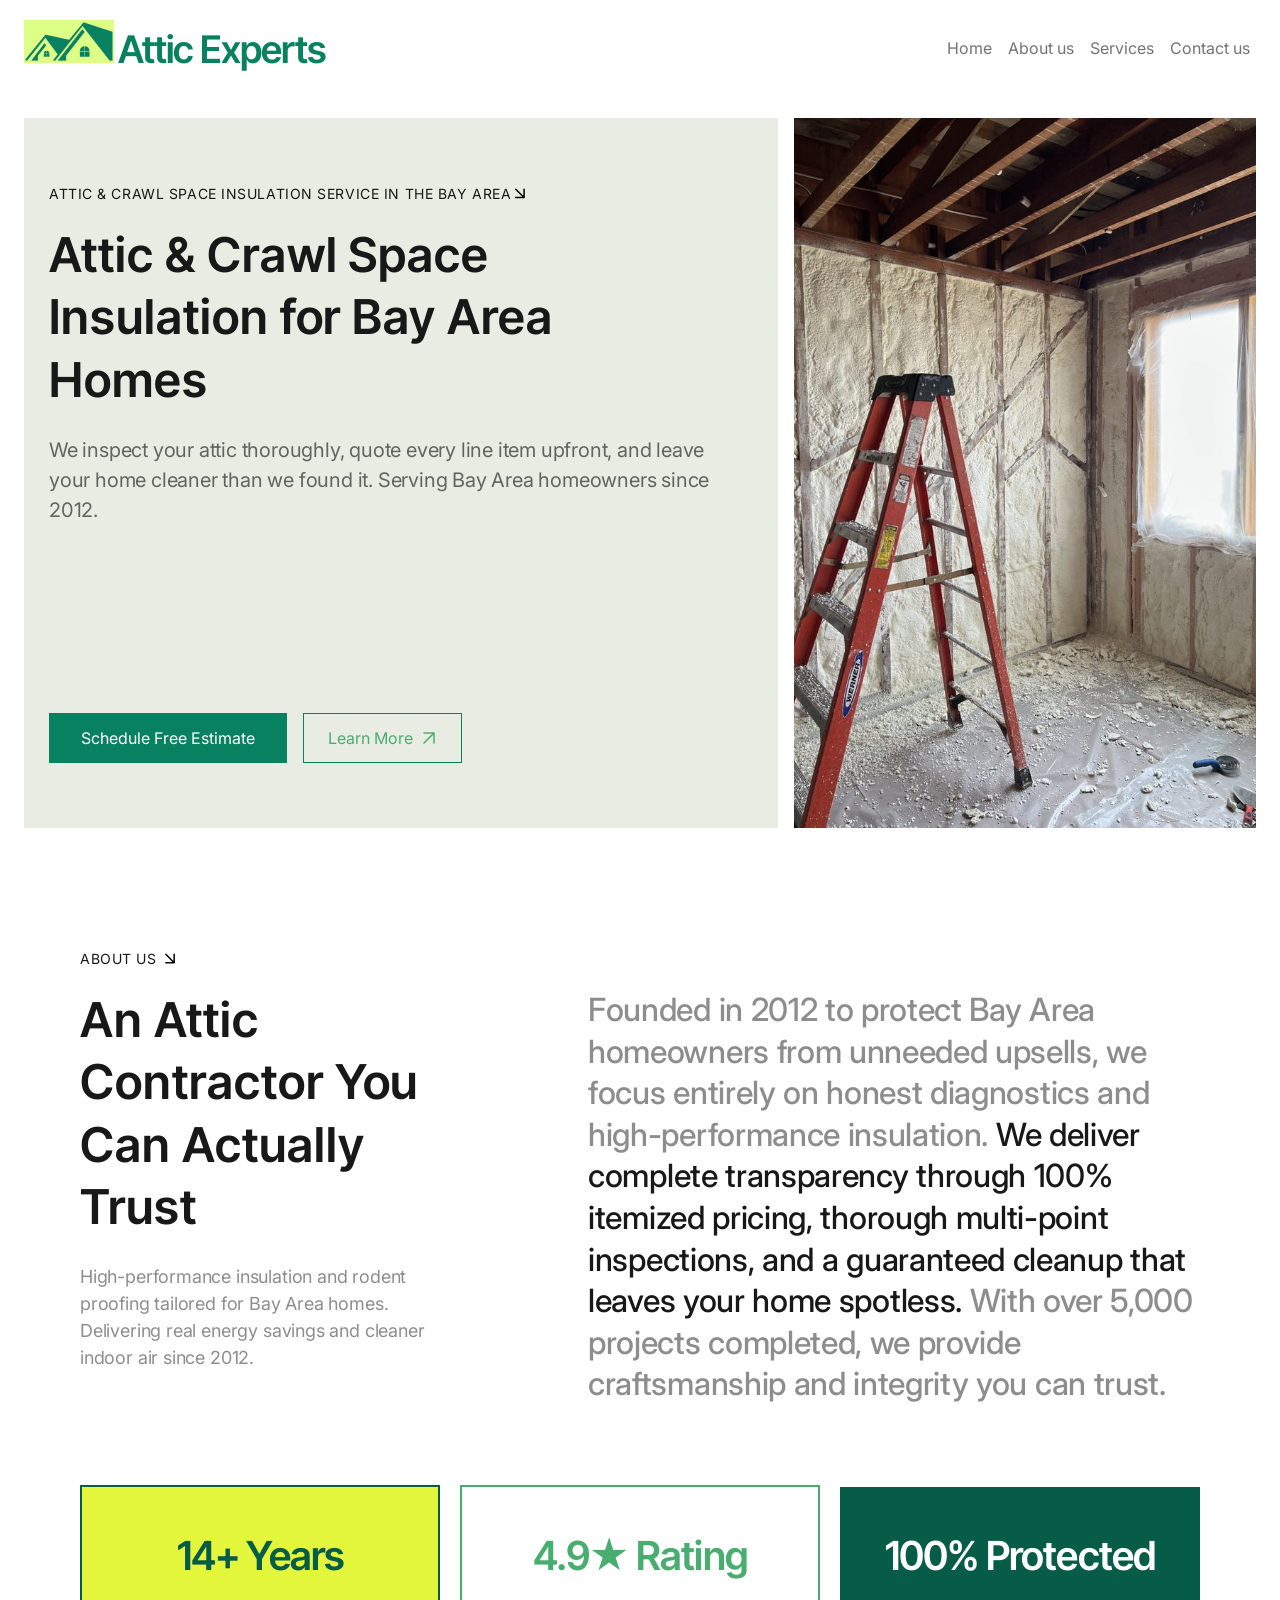
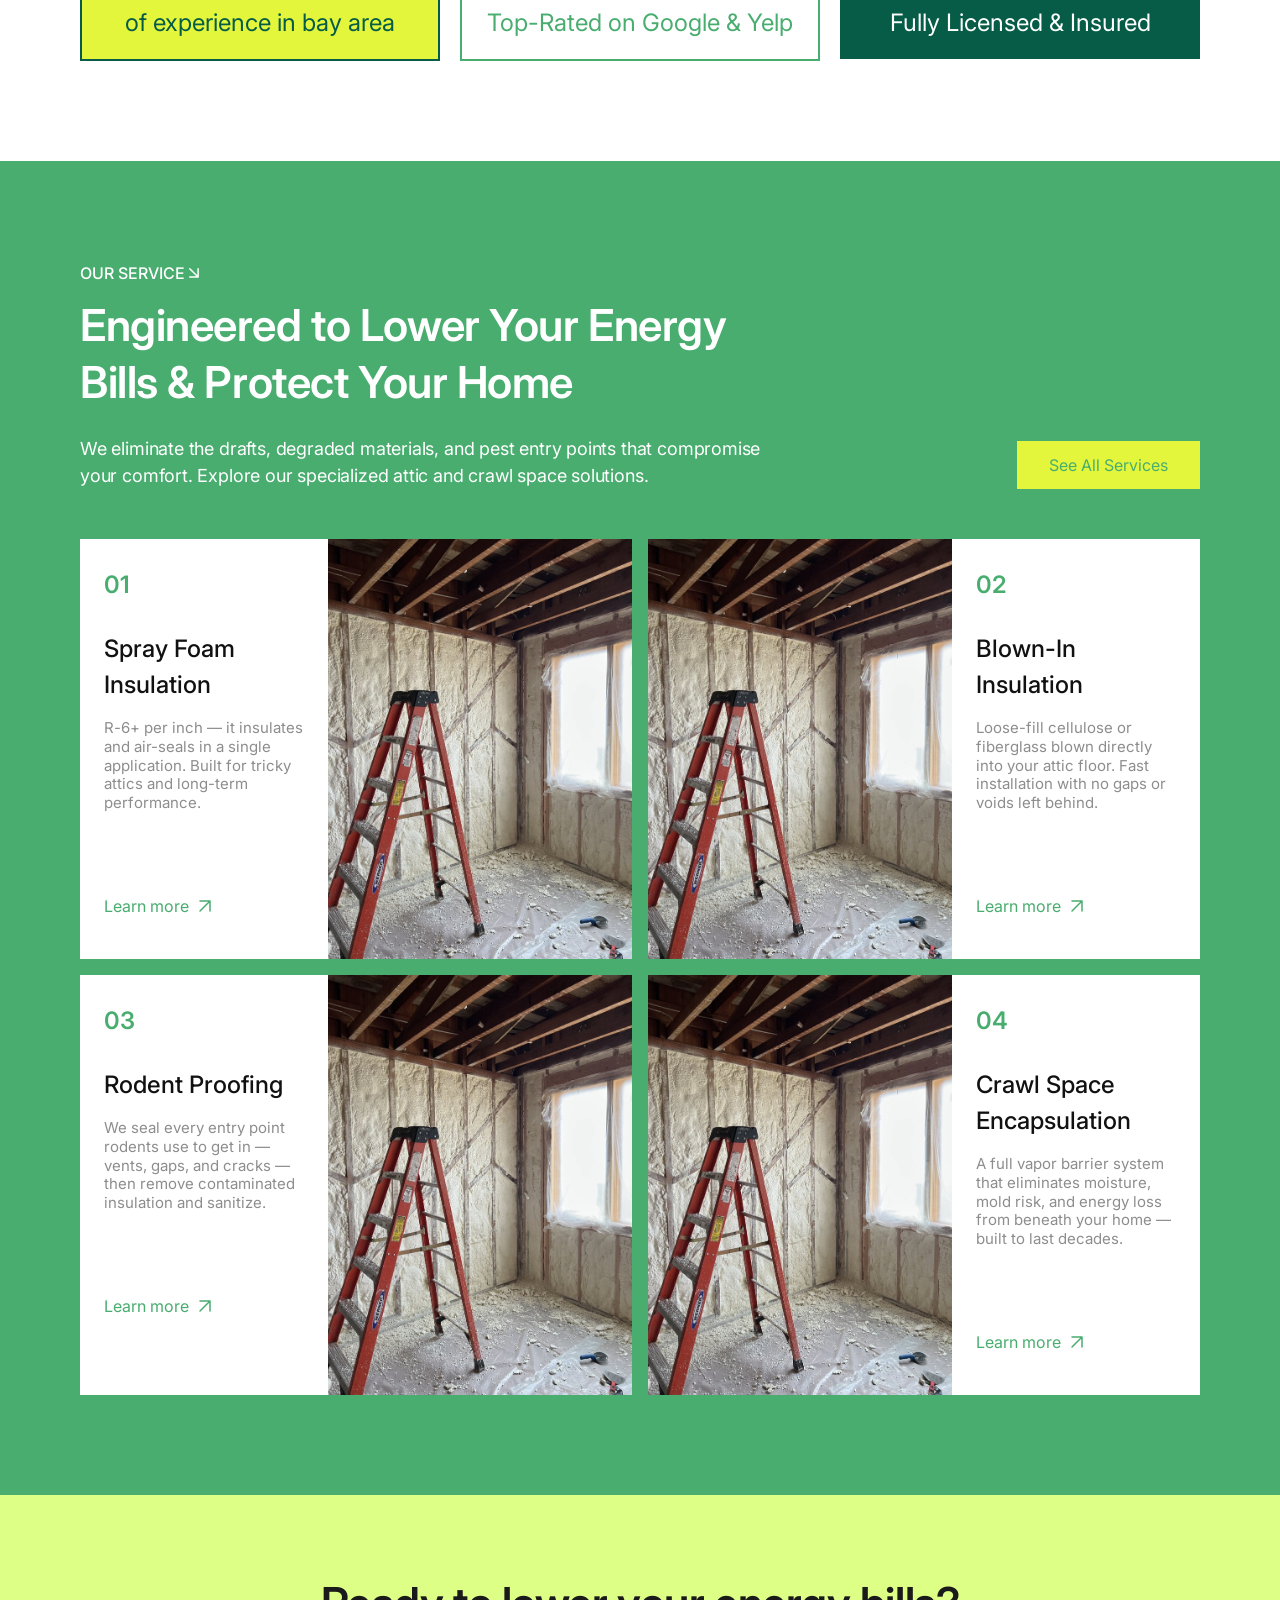
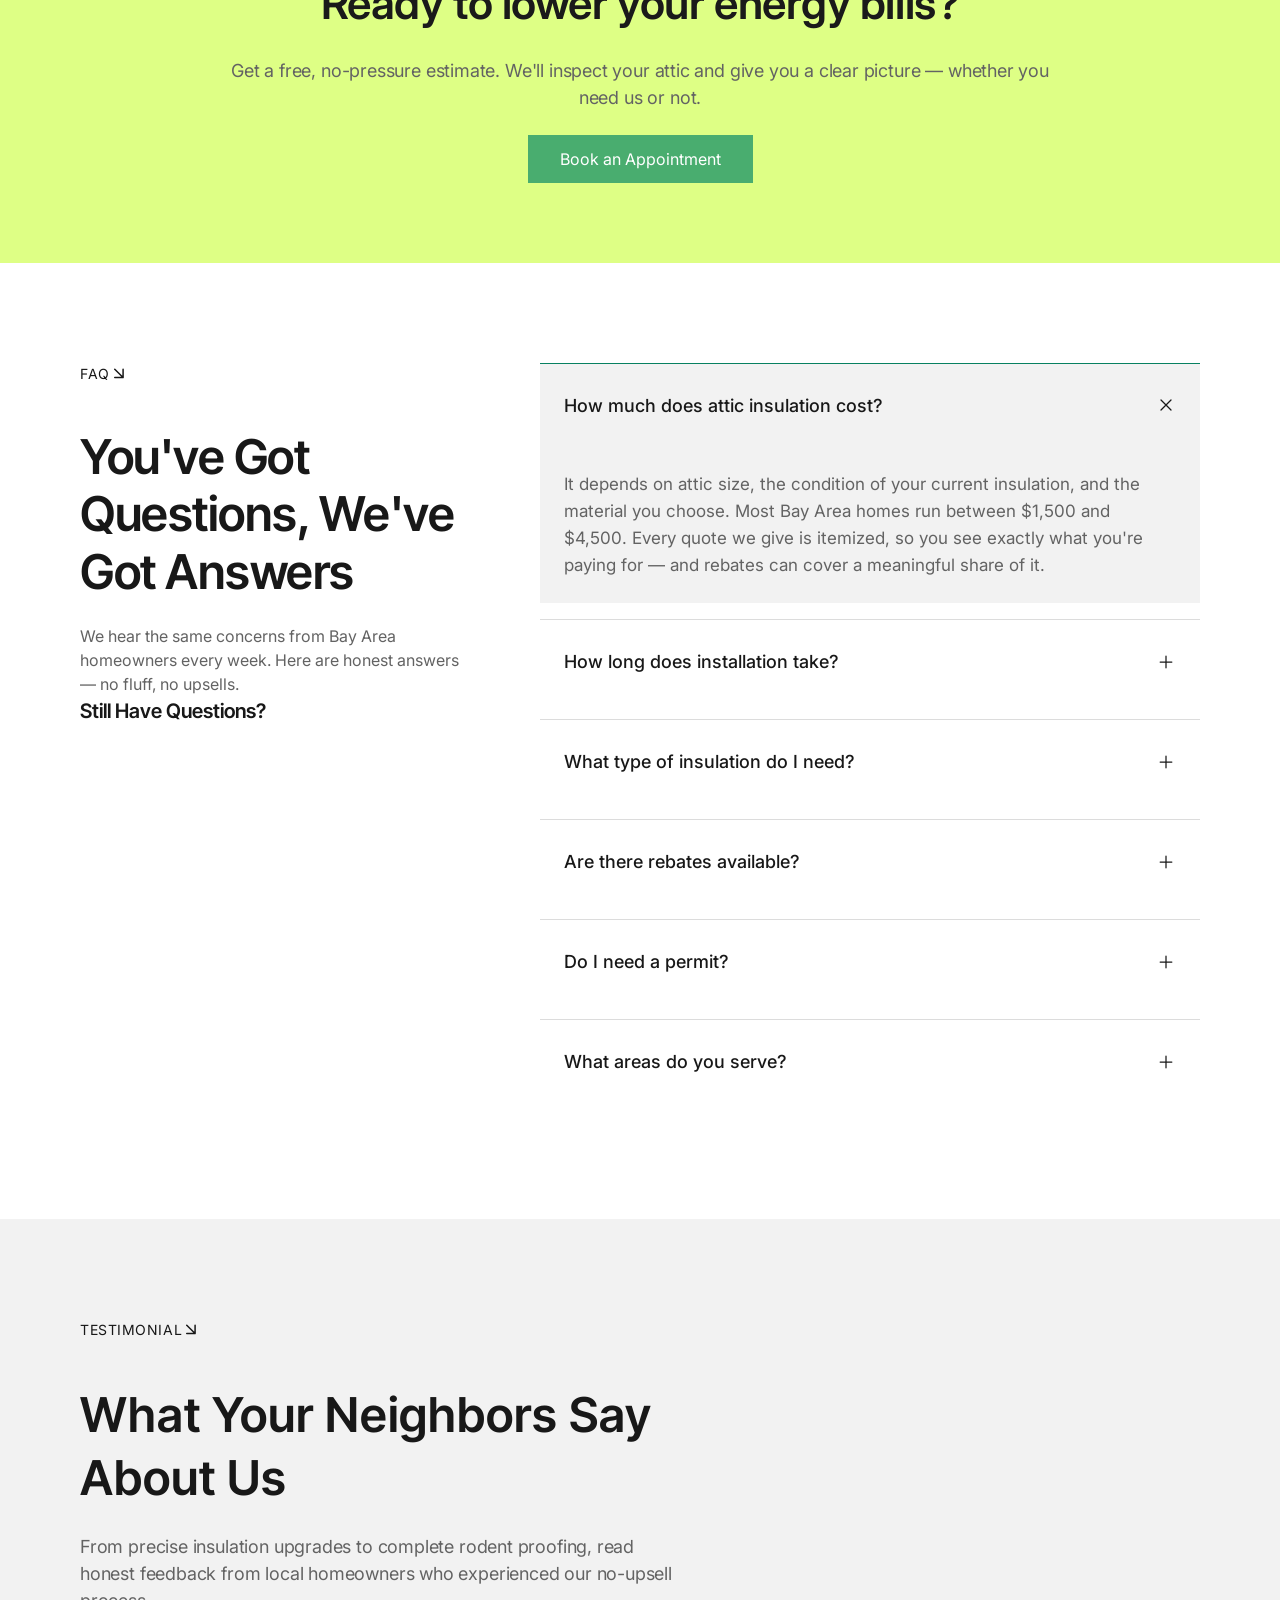
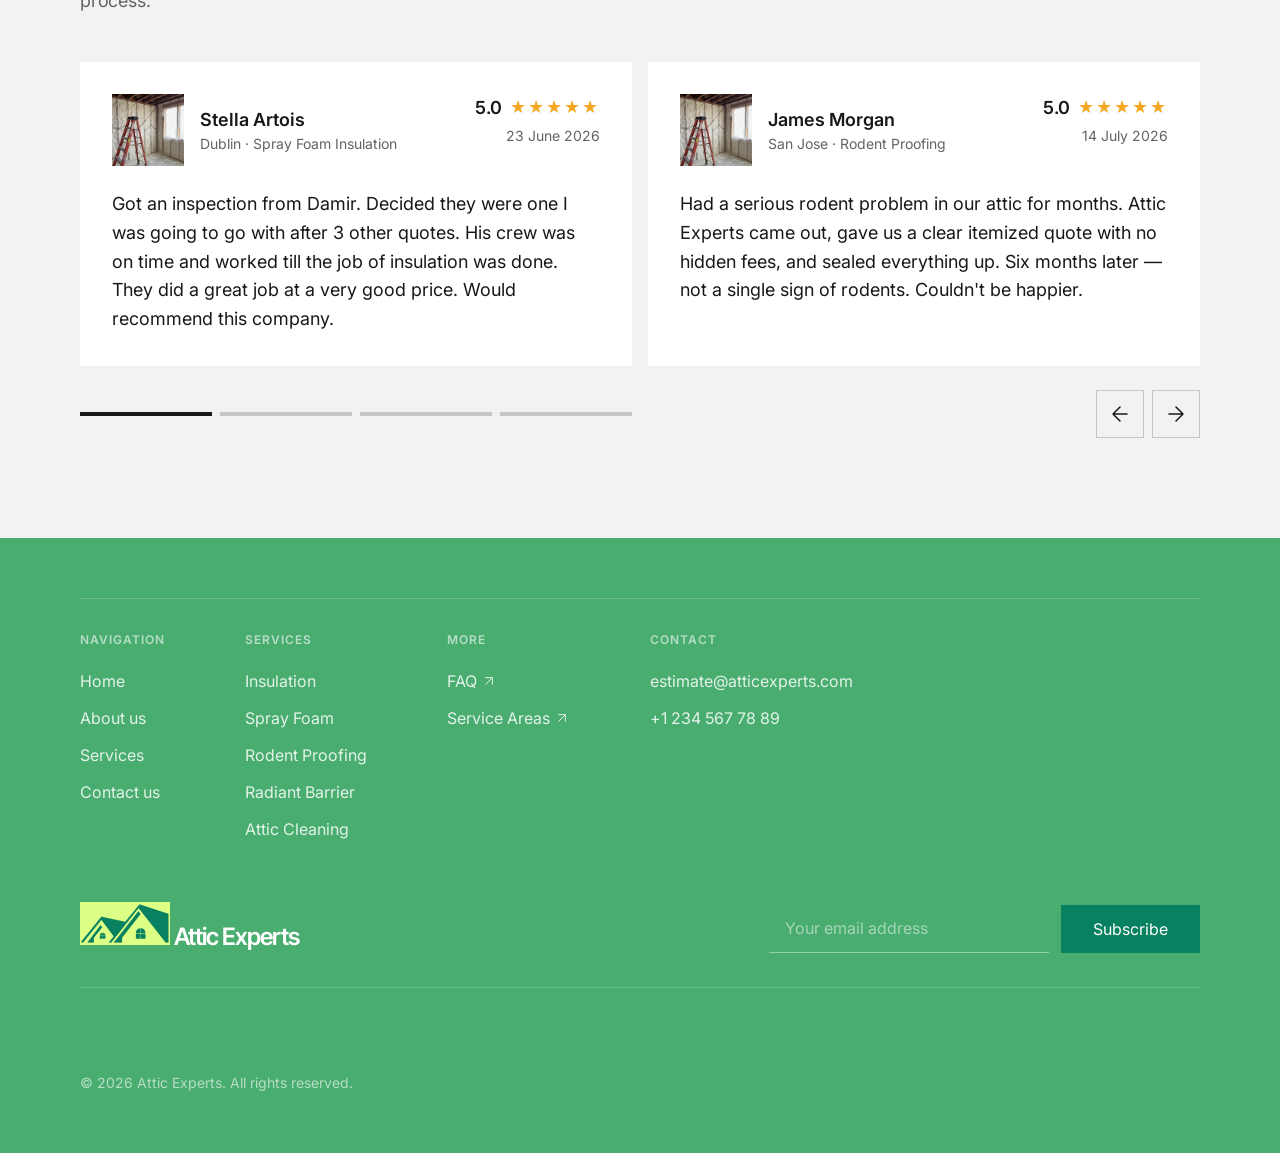
==== commit 5767de65: "2 sections" ====
--- a/index.html
+++ b/index.html
@@ -131,11 +131,7 @@
                 Founded in 2012 to protect Bay Area homeowners from unneeded
                 upsells, we focus entirely on honest diagnostics and
                 high-performance insulation.
-                <span>
-                  We deliver complete transparency through 100% itemized
-                  pricing, thorough multi-point inspections, and a guaranteed
-                  cleanup that leaves your home spotless.</span
-                >
+                <span class="js-text-reveal">We deliver complete transparency through 100% itemized pricing, thorough multi-point inspections, and a guaranteed cleanup that leaves your home spotless.</span>
                 With over 5,000 projects completed, we provide craftsmanship and
                 integrity you can trust.
               </p>
@@ -281,6 +277,89 @@
         </div>
       </section>
     </main>
+      <section class="section section-faq">
+        <div class="container container-faq">
+          <div class="faq-left">
+            <p class="hero-eyebrow__text">
+              FAQ
+              <svg xmlns="http://www.w3.org/2000/svg" width="10" height="10" viewBox="0 0 10 10" fill="none">
+                <path d="M0.75 0.75L9.08333 9.08333M0.75 9.08333H9.08333V0.75" stroke="currentColor" stroke-width="1.5" stroke-linecap="round" stroke-linejoin="round"/>
+              </svg>
+            </p>
+            <h2 class="faq-title">You've Got Questions, We've Got Answers</h2>
+            <p class="faq-description">We hear the same concerns from Bay Area homeowners every week. Here are honest answers — no fluff, no upsells.</p>
+            <p class="faq-still">Still Have Questions?</p>
+          </div>
+          <div class="faq-right">
+            <div class="faq-item faq-item--open">
+              <button class="faq-item__question">
+                <span>How much does attic insulation cost?</span>
+                <svg class="faq-item__icon" xmlns="http://www.w3.org/2000/svg" width="20" height="20" viewBox="0 0 24 24" fill="none">
+                  <path d="M18 6L6 18M6 6L18 18" stroke="currentColor" stroke-width="1.5" stroke-linecap="round"/>
+                </svg>
+              </button>
+              <div class="faq-item__answer"><div class="faq-item__answer-inner">
+                <p>It depends on attic size, the condition of your current insulation, and the material you choose. Most Bay Area homes run between $1,500 and $4,500. Every quote we give is itemized, so you see exactly what you're paying for — and rebates can cover a meaningful share of it.</p>
+              </div></div>
+            </div>
+            <div class="faq-item">
+              <button class="faq-item__question">
+                <span>How long does installation take?</span>
+                <svg class="faq-item__icon" xmlns="http://www.w3.org/2000/svg" width="20" height="20" viewBox="0 0 24 24" fill="none">
+                  <path d="M12 5V19M5 12H19" stroke="currentColor" stroke-width="1.5" stroke-linecap="round"/>
+                </svg>
+              </button>
+              <div class="faq-item__answer"><div class="faq-item__answer-inner">
+                <p>Most attic insulation jobs are completed in a single day. Larger projects or full rodent proofing packages may take two days. We'll give you an accurate timeline before we start.</p>
+              </div></div>
+            </div>
+            <div class="faq-item">
+              <button class="faq-item__question">
+                <span>What type of insulation do I need?</span>
+                <svg class="faq-item__icon" xmlns="http://www.w3.org/2000/svg" width="20" height="20" viewBox="0 0 24 24" fill="none">
+                  <path d="M12 5V19M5 12H19" stroke="currentColor" stroke-width="1.5" stroke-linecap="round"/>
+                </svg>
+              </button>
+              <div class="faq-item__answer"><div class="faq-item__answer-inner">
+                <p>It depends on your home, climate zone, and goals. We inspect first and then recommend — blown-in, spray foam, or batts. We'll never push a material that doesn't make sense for your situation.</p>
+              </div></div>
+            </div>
+            <div class="faq-item">
+              <button class="faq-item__question">
+                <span>Are there rebates available?</span>
+                <svg class="faq-item__icon" xmlns="http://www.w3.org/2000/svg" width="20" height="20" viewBox="0 0 24 24" fill="none">
+                  <path d="M12 5V19M5 12H19" stroke="currentColor" stroke-width="1.5" stroke-linecap="round"/>
+                </svg>
+              </button>
+              <div class="faq-item__answer"><div class="faq-item__answer-inner">
+                <p>Yes. PG&E and BayREN offer rebates for qualifying insulation upgrades. We'll help you identify which rebates apply and handle the paperwork where possible.</p>
+              </div></div>
+            </div>
+            <div class="faq-item">
+              <button class="faq-item__question">
+                <span>Do I need a permit?</span>
+                <svg class="faq-item__icon" xmlns="http://www.w3.org/2000/svg" width="20" height="20" viewBox="0 0 24 24" fill="none">
+                  <path d="M12 5V19M5 12H19" stroke="currentColor" stroke-width="1.5" stroke-linecap="round"/>
+                </svg>
+              </button>
+              <div class="faq-item__answer"><div class="faq-item__answer-inner">
+                <p>For standard insulation replacement, typically no permit is required. For larger structural work or certain spray foam applications, we'll let you know upfront and handle any required filings.</p>
+              </div></div>
+            </div>
+            <div class="faq-item">
+              <button class="faq-item__question">
+                <span>What areas do you serve?</span>
+                <svg class="faq-item__icon" xmlns="http://www.w3.org/2000/svg" width="20" height="20" viewBox="0 0 24 24" fill="none">
+                  <path d="M12 5V19M5 12H19" stroke="currentColor" stroke-width="1.5" stroke-linecap="round"/>
+                </svg>
+              </button>
+              <div class="faq-item__answer"><div class="faq-item__answer-inner">
+                <p>We serve the entire Bay Area including San Francisco, Oakland, San Jose, Fremont, Palo Alto, Berkeley, and surrounding cities. Contact us to confirm your area.</p>
+              </div></div>
+            </div>
+          </div>
+        </div>
+      </section>
       <section class="section section-testimonial">
         <div class="container container-testimonial">
           <p class="hero-eyebrow__text">
--- a/css/style.css
+++ b/css/style.css
@@ -279,6 +279,14 @@
   color: var(--black);
 }
 
+.js-text-reveal .text-reveal-char {
+  color: rgba(141, 141, 141, 0.3);
+}
+
+.js-text-reveal .text-reveal-char.revealed {
+  color: var(--black);
+}
+
 .container-card {
   display: flex;
   align-items: center;
@@ -614,6 +622,143 @@
   object-position: center;
 }
 
+/* ------ FAQ ------ */
+.container-faq {
+  display: flex;
+  align-items: flex-start;
+  gap: 80px;
+  padding-block: 100px;
+  padding-inline: 80px;
+}
+
+.faq-left {
+  flex: 0 0 380px;
+  display: flex;
+  flex-direction: column;
+  justify-content: space-between;
+  position: sticky;
+  top: 100px;
+  align-self: flex-start;
+}
+
+.faq-title {
+  color: var(--black);
+  font-family: "Inter Tight", sans-serif;
+  font-size: 48px;
+  font-weight: 600;
+  line-height: 120%;
+  letter-spacing: -0.5px;
+  padding-block: 24px;
+}
+
+.faq-description {
+  color: var(--grey);
+  font-family: Inter, sans-serif;
+  font-size: 16px;
+  line-height: 150%;
+}
+
+.faq-still {
+  color: var(--black);
+  font-family: "Inter Tight", sans-serif;
+  font-size: 20px;
+  font-weight: 600;
+}
+
+.faq-right {
+  flex: 1;
+}
+
+.faq-item {
+  border-top: 1px solid rgba(24, 24, 24, 0.15);
+  padding-bottom: 16px;
+}
+
+.faq-item__question {
+  width: 100%;
+  display: flex;
+  align-items: center;
+  justify-content: space-between;
+  padding-block: 28px;
+  padding-inline: 24px;
+  color: var(--black);
+  font-family: Inter, sans-serif;
+  font-size: 18px;
+  font-weight: 500;
+  text-align: left;
+  cursor: pointer;
+  background: transparent;
+  overflow: hidden;
+  position: relative;
+}
+
+.faq-item__answer {
+  display: grid;
+  grid-template-rows: 0fr;
+  transition: grid-template-rows 0.22s cubic-bezier(0.4, 0, 0.2, 1) 0.15s;
+  background: var(--bg);
+}
+
+.faq-item__answer-inner {
+  overflow: hidden;
+  opacity: 0;
+  transform: translateY(-6px);
+  transition:
+    opacity 0.15s ease,
+    transform 0.15s cubic-bezier(0.4, 0, 0.2, 1);
+}
+
+.faq-item__answer p {
+  color: var(--grey);
+  font-family: Inter, sans-serif;
+  font-size: 17px;
+  line-height: 160%;
+  max-width: 100%;
+  padding: 24px;
+}
+
+.faq-item--open {
+  border-top-color: var(--green);
+}
+
+.faq-item__question::before {
+  content: '';
+  position: absolute;
+  inset: 0;
+  background: var(--bg);
+  transform: translateY(-100%);
+  transition: transform 0.25s cubic-bezier(0.4, 0, 0.2, 1) 0.35s;
+  z-index: 0;
+}
+
+.faq-item__question span,
+.faq-item__question svg {
+  position: relative;
+  z-index: 1;
+}
+
+/* открытие: сначала фон кнопки, потом grid, потом контент */
+.faq-item--open .faq-item__question {
+}
+
+.faq-item--open .faq-item__question::before {
+  transform: translateY(0);
+  transition: transform 0.25s cubic-bezier(0.4, 0, 0.2, 1);
+}
+
+.faq-item--open .faq-item__answer {
+  grid-template-rows: 1fr;
+  transition: grid-template-rows 0.25s cubic-bezier(0.4, 0, 0.2, 1) 0.25s;
+}
+
+.faq-item--open .faq-item__answer-inner {
+  opacity: 1;
+  transform: translateY(0);
+  transition:
+    opacity 0.2s ease 0.45s,
+    transform 0.2s cubic-bezier(0.4, 0, 0.2, 1) 0.45s;
+}
+
 /* ------ TESTIMONIAL ------ */
 .section-testimonial {
   background: var(--bg);
@@ -674,10 +819,11 @@
 .testimonial-slider__dots {
   display: flex;
   gap: 8px;
+  width: calc(50% - 8px);
 }
 
 .testimonial-slider__dot {
-  width: 24px;
+  flex: 1;
   height: 4px;
   background: rgba(24, 24, 24, 0.2);
   cursor: pointer;
@@ -1010,3 +1156,4 @@
   font-weight: 400;
   line-height: 150%;
 }
+
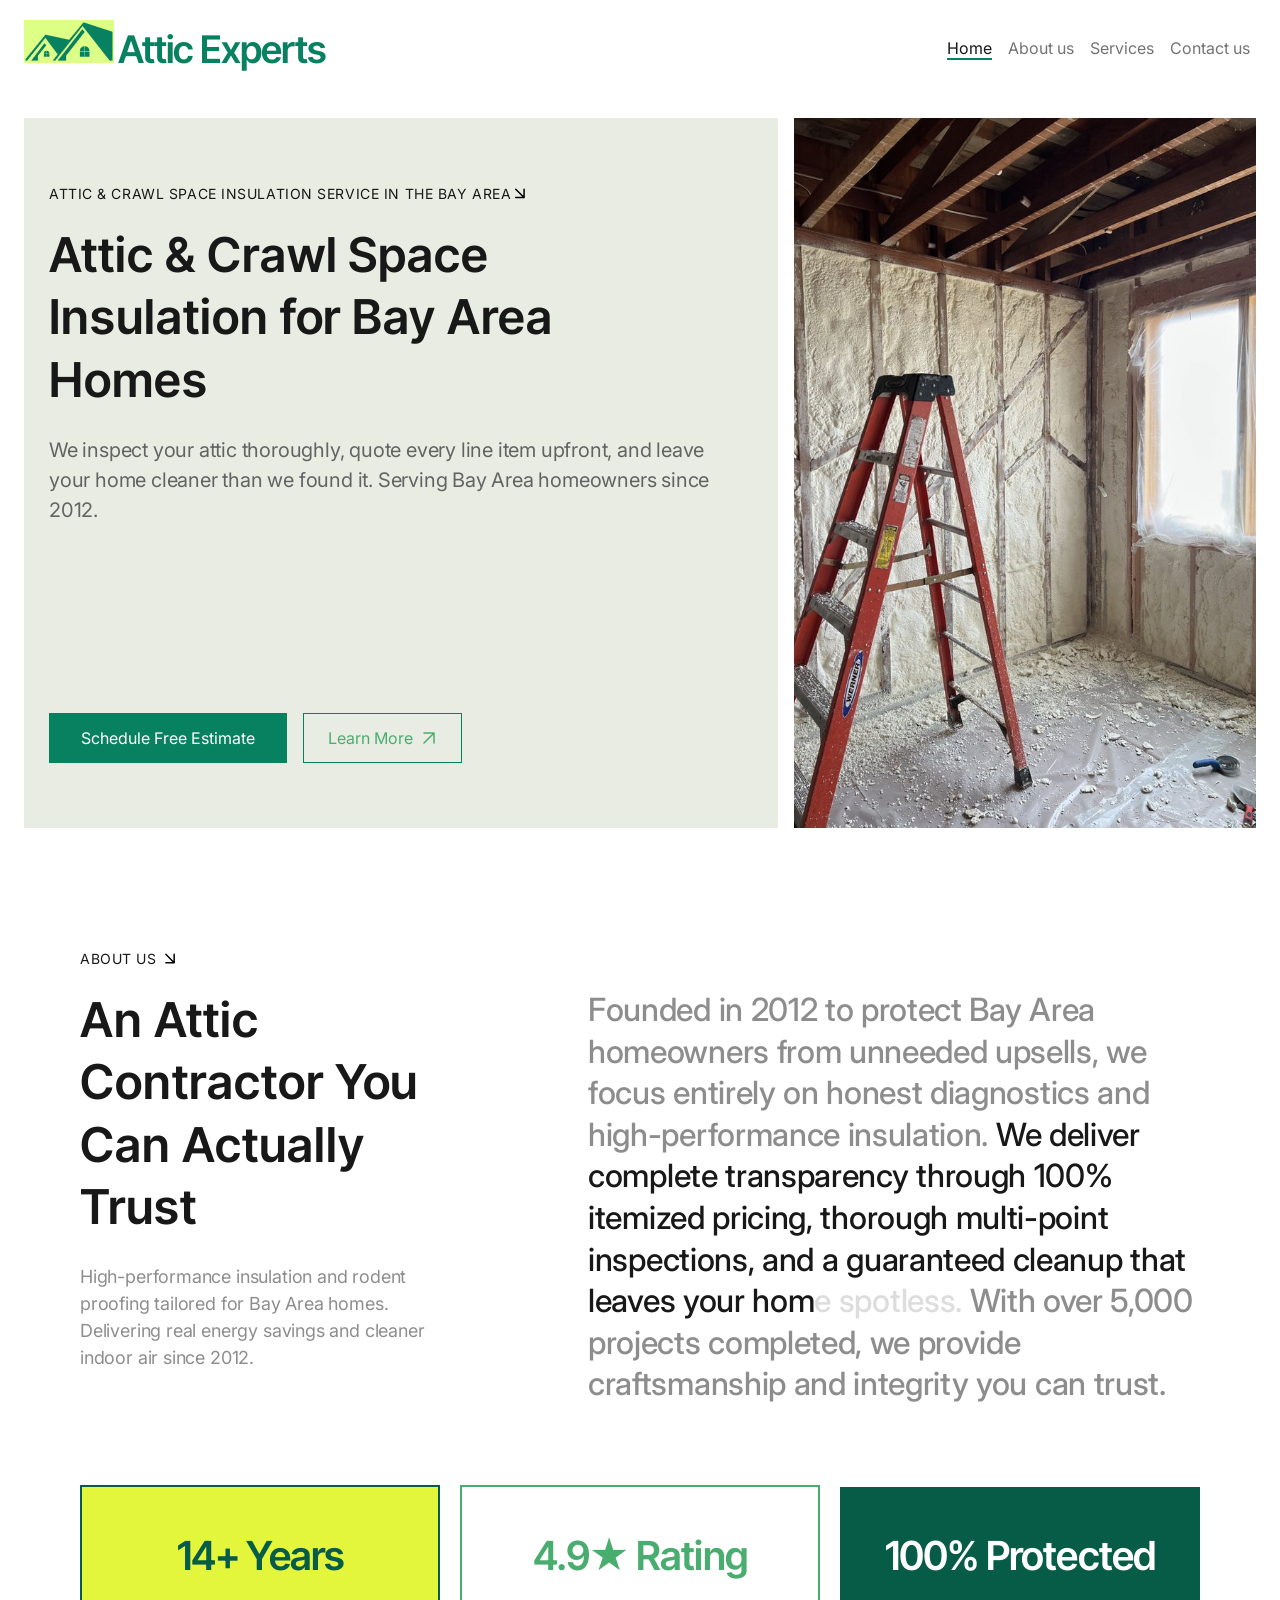
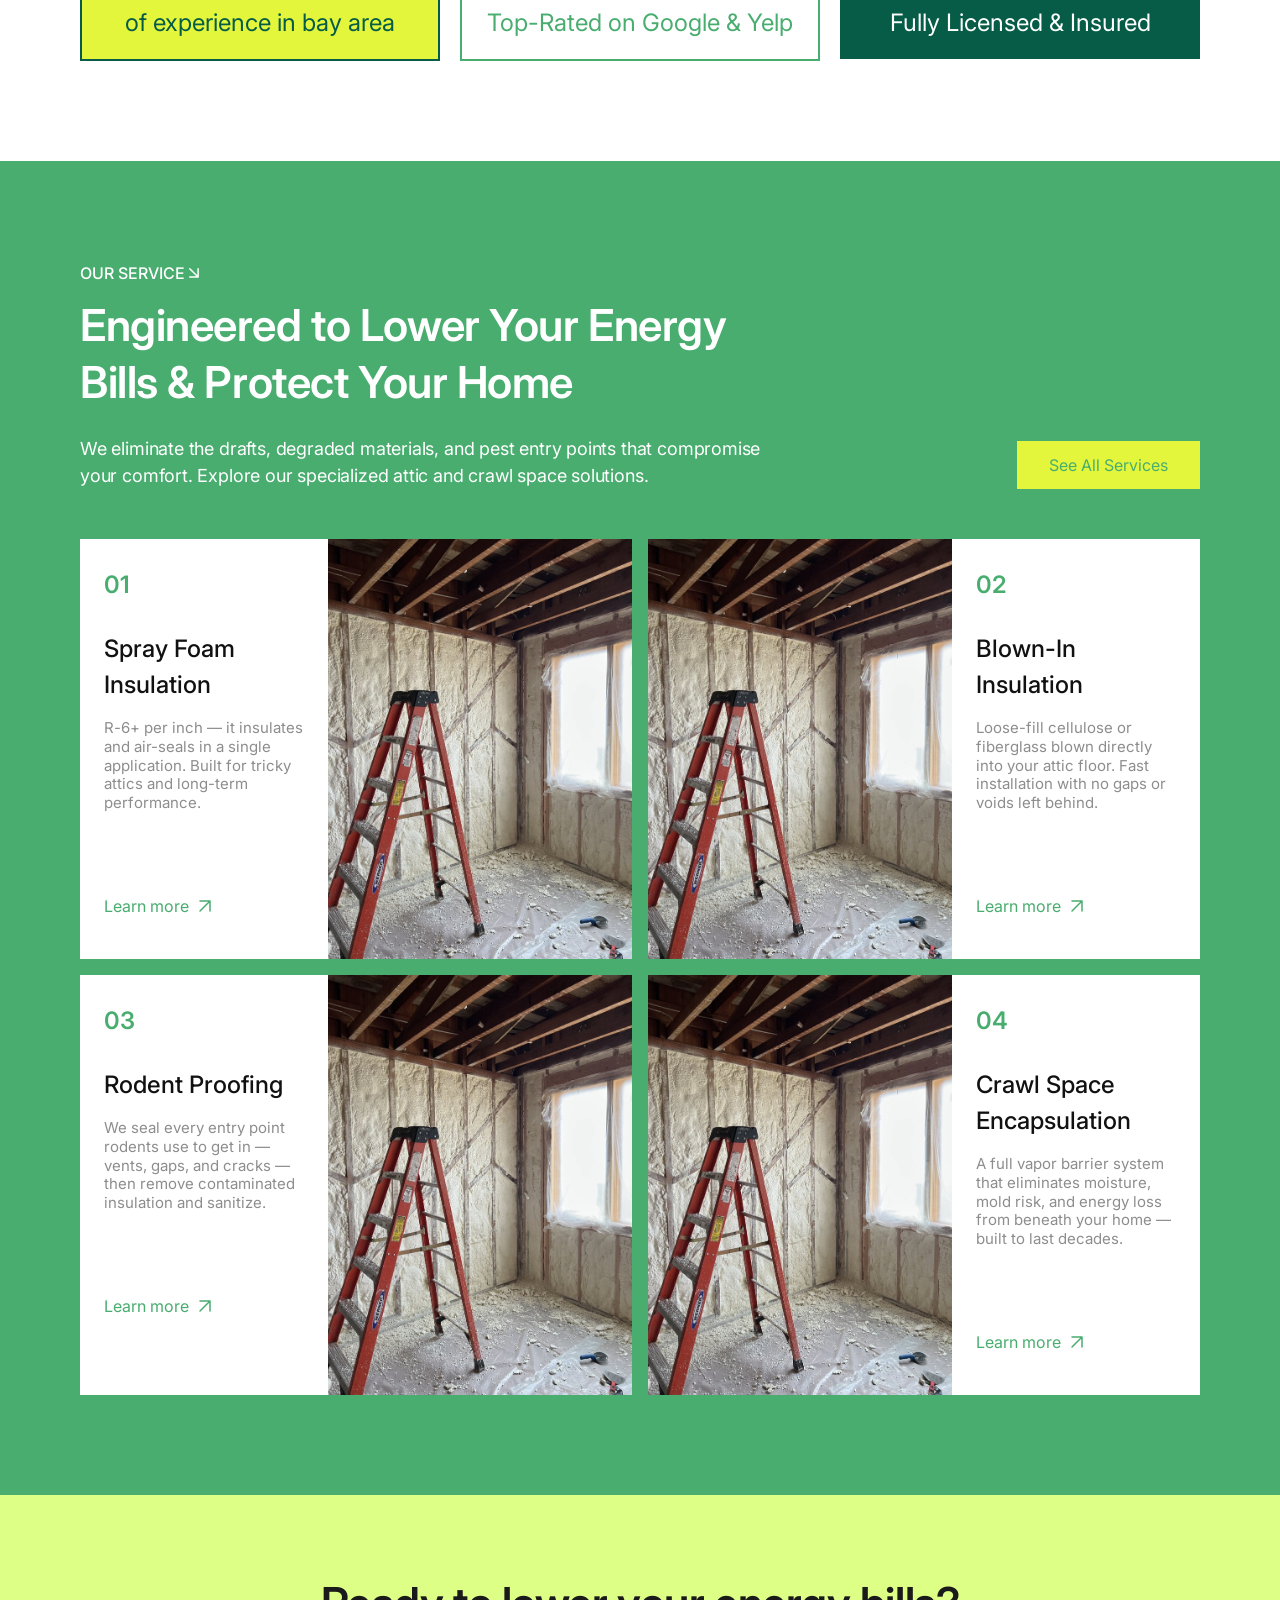
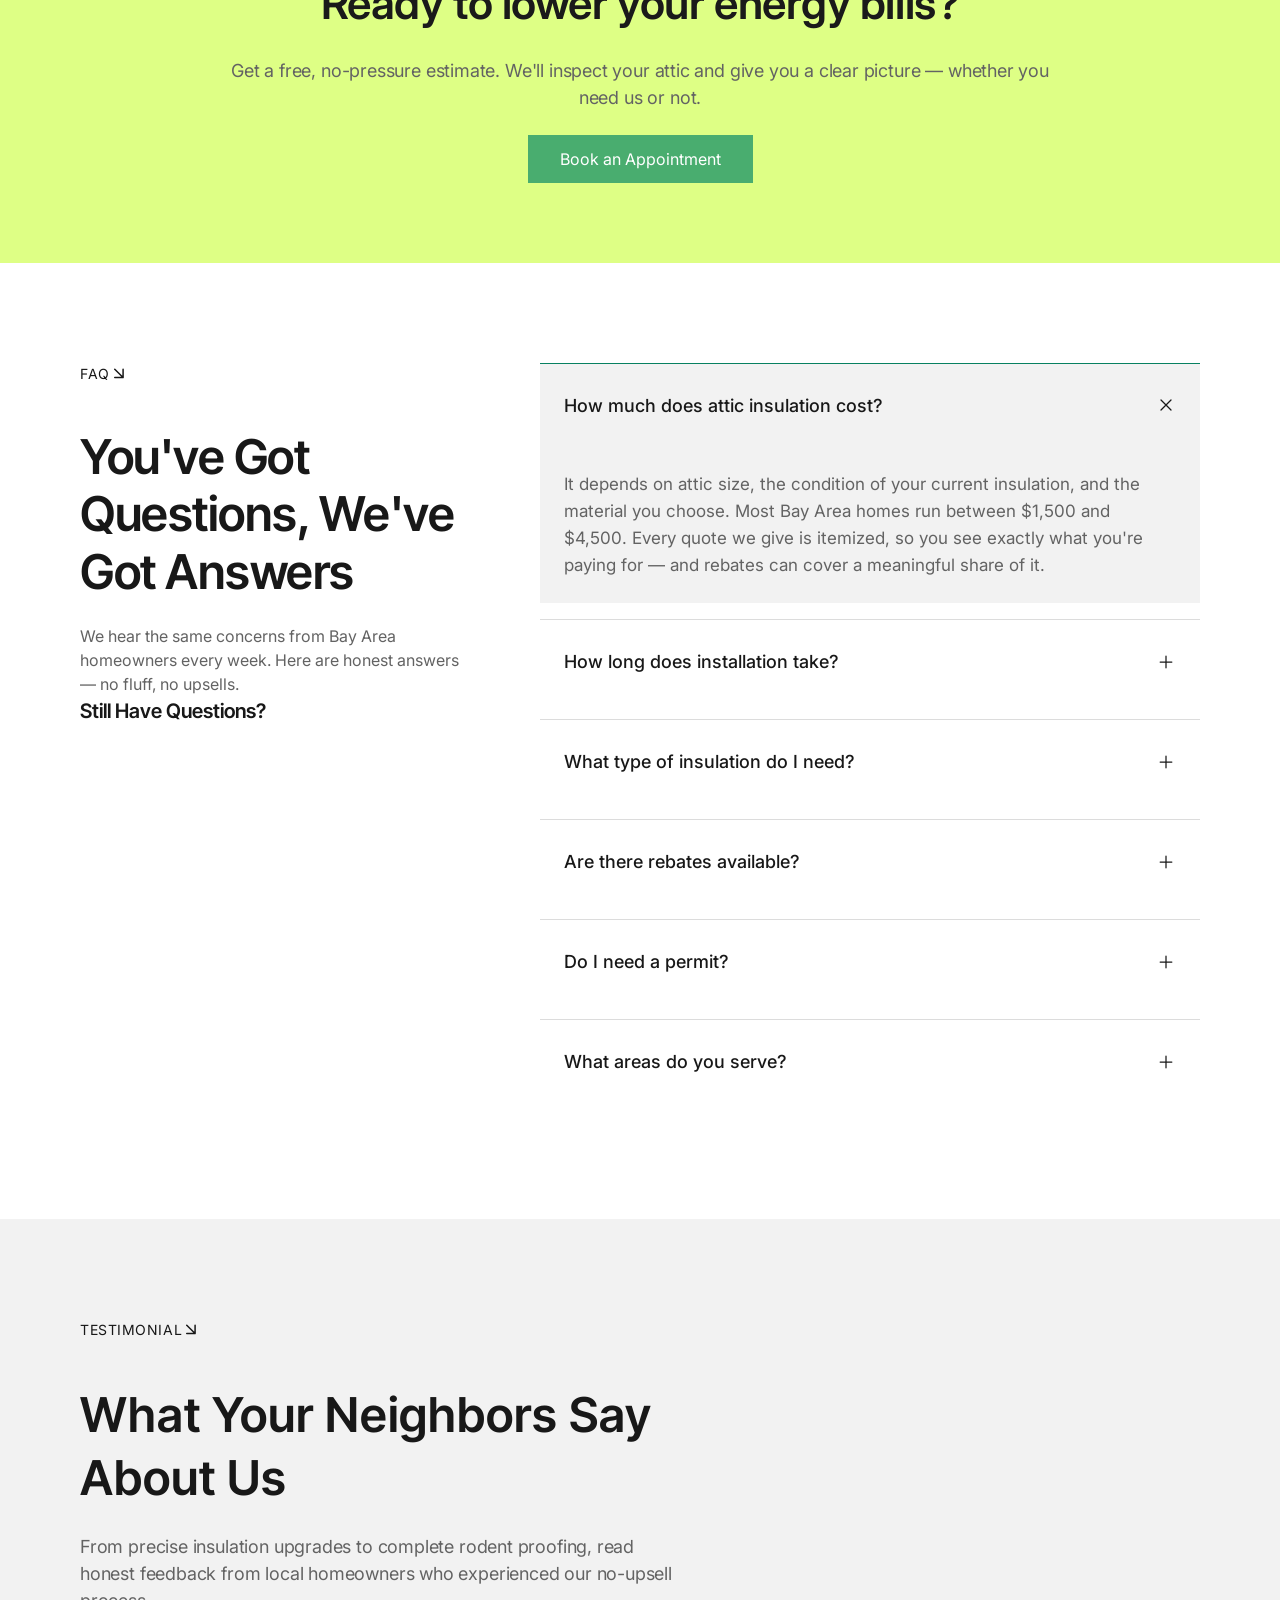
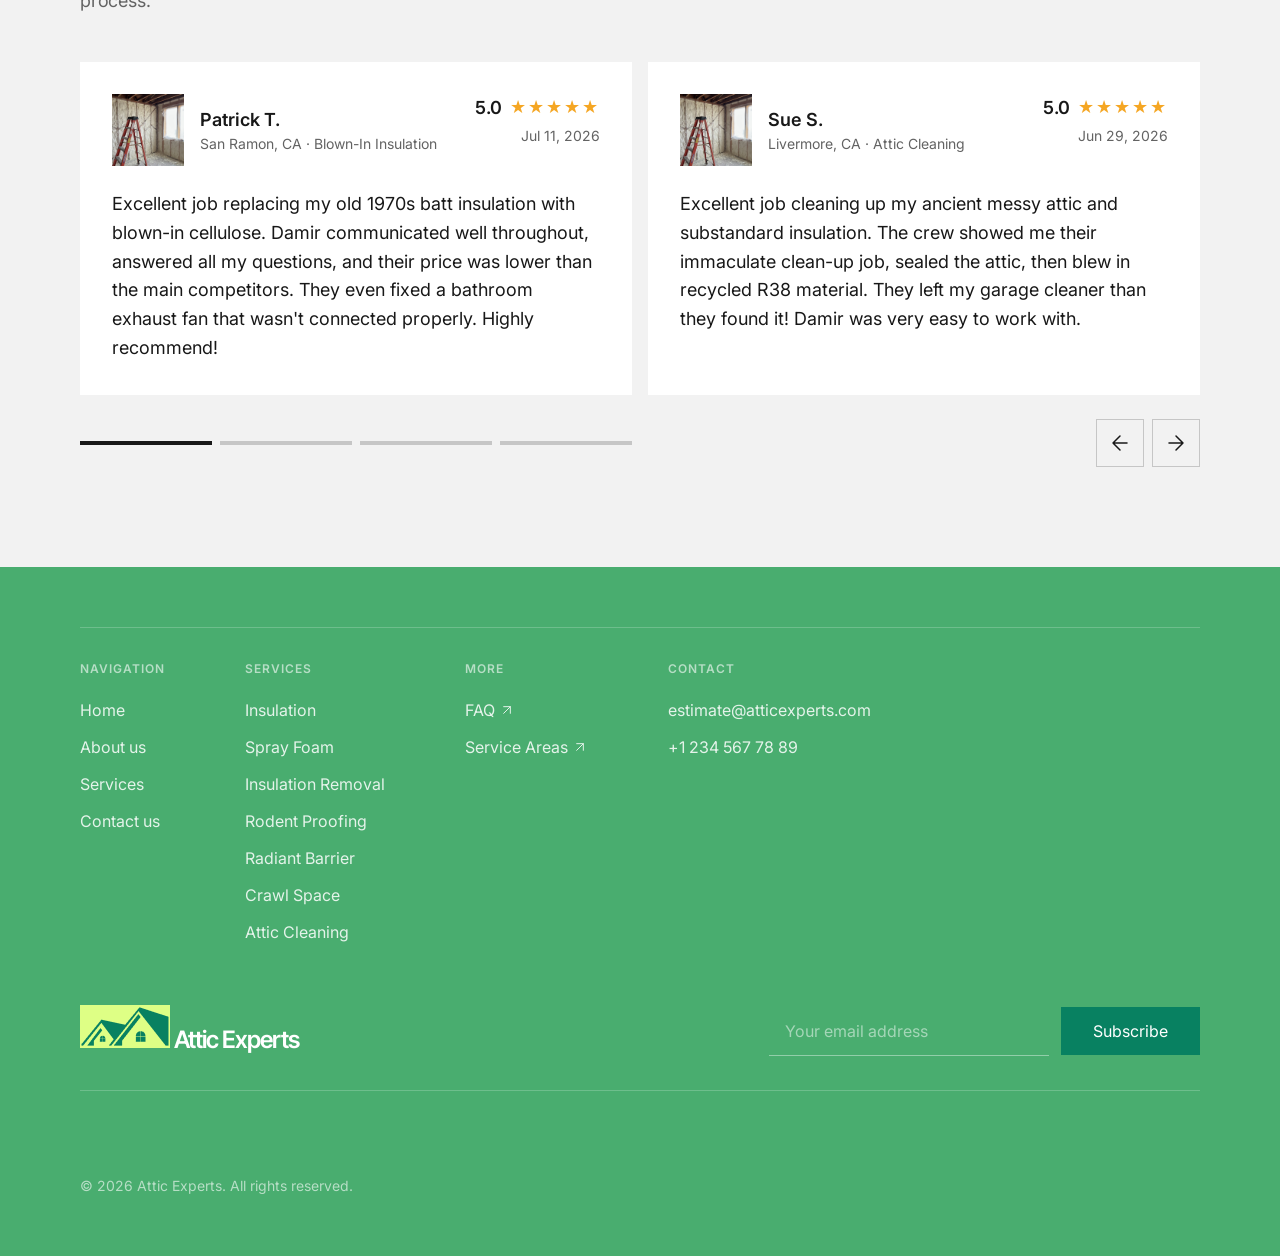
==== commit 0f648273: "Update All services | active pages | links" ====
--- a/index.html
+++ b/index.html
@@ -19,13 +19,13 @@
           <nav class="nav-header">
             <ul class="nav-header__list">
               <li class="nav-header__item">
-                <a href="index.html" class="nav-header__link">Home</a>
+                <a href="index.html" class="nav-header__link nav-header__link--active">Home</a>
               </li>
               <li class="nav-header__item">
-                <a href="#" class="nav-header__link">About us</a>
+                <a href="about.html" class="nav-header__link">About us</a>
               </li>
               <li class="nav-header__item">
-                <a href="#" class="nav-header__link">Services</a>
+                <a href="services.html" class="nav-header__link">Services</a>
               </li>
               <li class="nav-header__item">
                 <a href="contact.html" class="nav-header__link">Contact us</a>
@@ -377,154 +377,154 @@
               <div class="testimonial-card">
                 <div class="testimonial-card__header">
                   <div class="testimonial-card__author">
-                    <img src="./img/leader.jpg" alt="Stella Artois" class="testimonial-card__avatar" />
-                    <div class="testimonial-card__author-info">
-                      <p class="testimonial-card__name">Stella Artois</p>
-                      <p class="testimonial-card__meta">Dublin · Spray Foam Insulation</p>
-                    </div>
-                  </div>
-                  <div class="testimonial-card__rating">
-                    <div class="testimonial-card__rating-top">
-                      <span class="testimonial-card__score">5.0</span>
-                      <div class="testimonial-card__stars">★★★★★</div>
-                    </div>
-                    <p class="testimonial-card__date">23 June 2026</p>
-                  </div>
-                </div>
-                <p class="testimonial-card__text">Got an inspection from Damir. Decided they were one I was going to go with after 3 other quotes. His crew was on time and worked till the job of insulation was done. They did a great job at a very good price. Would recommend this company.</p>
-              </div>
-              <div class="testimonial-card">
-                <div class="testimonial-card__header">
-                  <div class="testimonial-card__author">
-                    <img src="./img/leader.jpg" alt="James Morgan" class="testimonial-card__avatar" />
-                    <div class="testimonial-card__author-info">
-                      <p class="testimonial-card__name">James Morgan</p>
-                      <p class="testimonial-card__meta">San Jose · Rodent Proofing</p>
-                    </div>
-                  </div>
-                  <div class="testimonial-card__rating">
-                    <div class="testimonial-card__rating-top">
-                      <span class="testimonial-card__score">5.0</span>
-                      <div class="testimonial-card__stars">★★★★★</div>
-                    </div>
-                    <p class="testimonial-card__date">14 July 2026</p>
-                  </div>
-                </div>
-                <p class="testimonial-card__text">Had a serious rodent problem in our attic for months. Attic Experts came out, gave us a clear itemized quote with no hidden fees, and sealed everything up. Six months later — not a single sign of rodents. Couldn't be happier.</p>
-              </div>
-              <div class="testimonial-card">
-                <div class="testimonial-card__header">
-                  <div class="testimonial-card__author">
-                    <img src="./img/leader.jpg" alt="Maria Chen" class="testimonial-card__avatar" />
-                    <div class="testimonial-card__author-info">
-                      <p class="testimonial-card__name">Maria Chen</p>
-                      <p class="testimonial-card__meta">Oakland · Blown-In Insulation</p>
-                    </div>
-                  </div>
-                  <div class="testimonial-card__rating">
-                    <div class="testimonial-card__rating-top">
-                      <span class="testimonial-card__score">5.0</span>
-                      <div class="testimonial-card__stars">★★★★★</div>
-                    </div>
-                    <p class="testimonial-card__date">2 July 2026</p>
-                  </div>
-                </div>
-                <p class="testimonial-card__text">Our energy bills dropped noticeably after they insulated our attic. The team was professional, fast, and left the house spotless. The quote was itemized line by line — no surprises at the end.</p>
-              </div>
-              <div class="testimonial-card">
-                <div class="testimonial-card__header">
-                  <div class="testimonial-card__author">
-                    <img src="./img/leader.jpg" alt="Robert Patel" class="testimonial-card__avatar" />
-                    <div class="testimonial-card__author-info">
-                      <p class="testimonial-card__name">Robert Patel</p>
-                      <p class="testimonial-card__meta">Fremont · Radiant Barrier</p>
-                    </div>
-                  </div>
-                  <div class="testimonial-card__rating">
-                    <div class="testimonial-card__rating-top">
-                      <span class="testimonial-card__score">5.0</span>
-                      <div class="testimonial-card__stars">★★★★★</div>
-                    </div>
-                    <p class="testimonial-card__date">18 June 2026</p>
-                  </div>
-                </div>
-                <p class="testimonial-card__text">They installed a radiant barrier in our attic and the difference in summer heat is incredible. Very knowledgeable crew, explained everything before starting. Highly recommend to any Bay Area homeowner.</p>
-              </div>
-              <div class="testimonial-card">
-                <div class="testimonial-card__header">
-                  <div class="testimonial-card__author">
-                    <img src="./img/leader.jpg" alt="Linda Torres" class="testimonial-card__avatar" />
-                    <div class="testimonial-card__author-info">
-                      <p class="testimonial-card__name">Linda Torres</p>
-                      <p class="testimonial-card__meta">Berkeley · Attic Cleaning</p>
-                    </div>
-                  </div>
-                  <div class="testimonial-card__rating">
-                    <div class="testimonial-card__rating-top">
-                      <span class="testimonial-card__score">5.0</span>
-                      <div class="testimonial-card__stars">★★★★★</div>
-                    </div>
-                    <p class="testimonial-card__date">10 July 2026</p>
-                  </div>
-                </div>
-                <p class="testimonial-card__text">I was nervous about the state of my attic but the team put me at ease immediately. They cleaned everything out, sanitized, and gave me a full report. Fair pricing and honest communication throughout.</p>
-              </div>
-              <div class="testimonial-card">
-                <div class="testimonial-card__header">
-                  <div class="testimonial-card__author">
-                    <img src="./img/leader.jpg" alt="Kevin Walsh" class="testimonial-card__avatar" />
-                    <div class="testimonial-card__author-info">
-                      <p class="testimonial-card__name">Kevin Walsh</p>
-                      <p class="testimonial-card__meta">San Francisco · Spray Foam Insulation</p>
-                    </div>
-                  </div>
-                  <div class="testimonial-card__rating">
-                    <div class="testimonial-card__rating-top">
-                      <span class="testimonial-card__score">5.0</span>
-                      <div class="testimonial-card__stars">★★★★★</div>
-                    </div>
-                    <p class="testimonial-card__date">28 June 2026</p>
-                  </div>
-                </div>
-                <p class="testimonial-card__text">Used Attic Experts after getting 4 other quotes. They were not the cheapest but were the most transparent. Spray foam was applied perfectly and the attic temperature is now consistently comfortable year-round.</p>
-              </div>
-              <div class="testimonial-card">
-                <div class="testimonial-card__header">
-                  <div class="testimonial-card__author">
-                    <img src="./img/leader.jpg" alt="Sandra Kim" class="testimonial-card__avatar" />
-                    <div class="testimonial-card__author-info">
-                      <p class="testimonial-card__name">Sandra Kim</p>
-                      <p class="testimonial-card__meta">Palo Alto · Crawl Space Encapsulation</p>
-                    </div>
-                  </div>
-                  <div class="testimonial-card__rating">
-                    <div class="testimonial-card__rating-top">
-                      <span class="testimonial-card__score">4.9</span>
-                      <div class="testimonial-card__stars">★★★★★</div>
-                    </div>
-                    <p class="testimonial-card__date">5 August 2026</p>
-                  </div>
-                </div>
-                <p class="testimonial-card__text">Our crawl space was a mess — moisture, mold smell, the works. Attic Experts encapsulated the entire space in two days. The musty smell is completely gone and we finally feel confident about our home's air quality.</p>
-              </div>
-              <div class="testimonial-card">
-                <div class="testimonial-card__header">
-                  <div class="testimonial-card__author">
-                    <img src="./img/leader.jpg" alt="David Nguyen" class="testimonial-card__avatar" />
-                    <div class="testimonial-card__author-info">
-                      <p class="testimonial-card__name">David Nguyen</p>
-                      <p class="testimonial-card__meta">San Mateo · Attic Cleaning</p>
-                    </div>
-                  </div>
-                  <div class="testimonial-card__rating">
-                    <div class="testimonial-card__rating-top">
-                      <span class="testimonial-card__score">5.0</span>
-                      <div class="testimonial-card__stars">★★★★★</div>
-                    </div>
-                    <p class="testimonial-card__date">8 August 2026</p>
-                  </div>
-                </div>
-                <p class="testimonial-card__text">Fantastic experience from start to finish. They showed up on time, worked efficiently, and the attic looks brand new. I appreciated the detailed inspection report they provided before any work began. Will definitely use again.</p>
+                    <img src="./img/leader.jpg" alt="Patrick T." class="testimonial-card__avatar" />
+                    <div class="testimonial-card__author-info">
+                      <p class="testimonial-card__name">Patrick T.</p>
+                      <p class="testimonial-card__meta">San Ramon, CA · Blown-In Insulation</p>
+                    </div>
+                  </div>
+                  <div class="testimonial-card__rating">
+                    <div class="testimonial-card__rating-top">
+                      <span class="testimonial-card__score">5.0</span>
+                      <div class="testimonial-card__stars">★★★★★</div>
+                    </div>
+                    <p class="testimonial-card__date">Jul 11, 2026</p>
+                  </div>
+                </div>
+                <p class="testimonial-card__text">Excellent job replacing my old 1970s batt insulation with blown-in cellulose. Damir communicated well throughout, answered all my questions, and their price was lower than the main competitors. They even fixed a bathroom exhaust fan that wasn't connected properly. Highly recommend!</p>
+              </div>
+              <div class="testimonial-card">
+                <div class="testimonial-card__header">
+                  <div class="testimonial-card__author">
+                    <img src="./img/leader.jpg" alt="Sue S." class="testimonial-card__avatar" />
+                    <div class="testimonial-card__author-info">
+                      <p class="testimonial-card__name">Sue S.</p>
+                      <p class="testimonial-card__meta">Livermore, CA · Attic Cleaning</p>
+                    </div>
+                  </div>
+                  <div class="testimonial-card__rating">
+                    <div class="testimonial-card__rating-top">
+                      <span class="testimonial-card__score">5.0</span>
+                      <div class="testimonial-card__stars">★★★★★</div>
+                    </div>
+                    <p class="testimonial-card__date">Jun 29, 2026</p>
+                  </div>
+                </div>
+                <p class="testimonial-card__text">Excellent job cleaning up my ancient messy attic and substandard insulation. The crew showed me their immaculate clean-up job, sealed the attic, then blew in recycled R38 material. They left my garage cleaner than they found it! Damir was very easy to work with.</p>
+              </div>
+              <div class="testimonial-card">
+                <div class="testimonial-card__header">
+                  <div class="testimonial-card__author">
+                    <img src="./img/leader.jpg" alt="Jeffrey S." class="testimonial-card__avatar" />
+                    <div class="testimonial-card__author-info">
+                      <p class="testimonial-card__name">Jeffrey S.</p>
+                      <p class="testimonial-card__meta">Oakland, CA · Full Attic Upgrade</p>
+                    </div>
+                  </div>
+                  <div class="testimonial-card__rating">
+                    <div class="testimonial-card__rating-top">
+                      <span class="testimonial-card__score">5.0</span>
+                      <div class="testimonial-card__stars">★★★★★</div>
+                    </div>
+                    <p class="testimonial-card__date">Aug 18, 2025</p>
+                  </div>
+                </div>
+                <p class="testimonial-card__text">Very fast communications and scheduling! The price Damir quoted was the final price we paid. They vacuumed out all the old insulation, sanitized, filled holes and cracks, blew in new cellulose, and did a great job cleaning everything up. Highly recommended!</p>
+              </div>
+              <div class="testimonial-card">
+                <div class="testimonial-card__header">
+                  <div class="testimonial-card__author">
+                    <img src="./img/leader.jpg" alt="Heather V." class="testimonial-card__avatar" />
+                    <div class="testimonial-card__author-info">
+                      <p class="testimonial-card__name">Heather V.</p>
+                      <p class="testimonial-card__meta">San Francisco, CA · Blown-In Insulation</p>
+                    </div>
+                  </div>
+                  <div class="testimonial-card__rating">
+                    <div class="testimonial-card__rating-top">
+                      <span class="testimonial-card__score">5.0</span>
+                      <div class="testimonial-card__stars">★★★★★</div>
+                    </div>
+                    <p class="testimonial-card__date">Jul 20, 2024</p>
+                  </div>
+                </div>
+                <p class="testimonial-card__text">From the time I contacted for a quote to completion it was a single week. Damir, the owner, was polite, professional, on time, and accommodating. They covered our entire 1000sqft living space with cloth and plastic. Received a paid-in-full receipt immediately. Couldn't ask for more.</p>
+              </div>
+              <div class="testimonial-card">
+                <div class="testimonial-card__header">
+                  <div class="testimonial-card__author">
+                    <img src="./img/leader.jpg" alt="Steve D." class="testimonial-card__avatar" />
+                    <div class="testimonial-card__author-info">
+                      <p class="testimonial-card__name">Steve D.</p>
+                      <p class="testimonial-card__meta">Danville, CA · Full Attic Upgrade</p>
+                    </div>
+                  </div>
+                  <div class="testimonial-card__rating">
+                    <div class="testimonial-card__rating-top">
+                      <span class="testimonial-card__score">5.0</span>
+                      <div class="testimonial-card__stars">★★★★★</div>
+                    </div>
+                    <p class="testimonial-card__date">Sep 3, 2024</p>
+                  </div>
+                </div>
+                <p class="testimonial-card__text">Damir is very knowledgeable and his prices were transparent and fair. They removed old insulation, installed a whole house fan, and blew new R60 cellulose. His team was professional, hard-working, and meticulous in cleaning up. I have high standards — Attic Experts exceeded them. We can feel the difference already.</p>
+              </div>
+              <div class="testimonial-card">
+                <div class="testimonial-card__header">
+                  <div class="testimonial-card__author">
+                    <img src="./img/leader.jpg" alt="Cynthia K." class="testimonial-card__avatar" />
+                    <div class="testimonial-card__author-info">
+                      <p class="testimonial-card__name">Cynthia K.</p>
+                      <p class="testimonial-card__meta">Oakley, CA · Rodent Proofing</p>
+                    </div>
+                  </div>
+                  <div class="testimonial-card__rating">
+                    <div class="testimonial-card__rating-top">
+                      <span class="testimonial-card__score">5.0</span>
+                      <div class="testimonial-card__stars">★★★★★</div>
+                    </div>
+                    <p class="testimonial-card__date">Jun 4, 2024</p>
+                  </div>
+                </div>
+                <p class="testimonial-card__text">Outstanding job removing old insulation, blow-in, air leak sealing, sanitizing, and rodent proofing of both attic and crawl space — all in one day! Today it's 98 degrees outside and our interior is 74 degrees with just a fan. Price was extremely reasonable. We highly recommend them!</p>
+              </div>
+              <div class="testimonial-card">
+                <div class="testimonial-card__header">
+                  <div class="testimonial-card__author">
+                    <img src="./img/leader.jpg" alt="Adriana V." class="testimonial-card__avatar" />
+                    <div class="testimonial-card__author-info">
+                      <p class="testimonial-card__name">Adriana V.</p>
+                      <p class="testimonial-card__meta">San Francisco, CA · Rodent Proofing</p>
+                    </div>
+                  </div>
+                  <div class="testimonial-card__rating">
+                    <div class="testimonial-card__rating-top">
+                      <span class="testimonial-card__score">5.0</span>
+                      <div class="testimonial-card__stars">★★★★★</div>
+                    </div>
+                    <p class="testimonial-card__date">Feb 9, 2024</p>
+                  </div>
+                </div>
+                <p class="testimonial-card__text">Damir and his team rodent-proofed our insulation system, garage, kitchen and crawl space. Very knowledgeable and the quote was extremely reasonable for the value. They came multiple times whenever we found new holes and each time it helped tremendously. Highly recommend!</p>
+              </div>
+              <div class="testimonial-card">
+                <div class="testimonial-card__header">
+                  <div class="testimonial-card__author">
+                    <img src="./img/leader.jpg" alt="Jennifer V." class="testimonial-card__avatar" />
+                    <div class="testimonial-card__author-info">
+                      <p class="testimonial-card__name">Jennifer V.</p>
+                      <p class="testimonial-card__meta">Livermore, CA · Attic Insulation</p>
+                    </div>
+                  </div>
+                  <div class="testimonial-card__rating">
+                    <div class="testimonial-card__rating-top">
+                      <span class="testimonial-card__score">5.0</span>
+                      <div class="testimonial-card__stars">★★★★★</div>
+                    </div>
+                    <p class="testimonial-card__date">Jul 19, 2023</p>
+                  </div>
+                </div>
+                <p class="testimonial-card__text">We got 5 quotes and Damir came in most competitive. He was not a pushy salesman and explained everything clearly. We have since referred many customers and they were all very happy. Don't hesitate — get your insulation done with Attic Experts!</p>
               </div>
             </div>
             <div class="testimonial-slider__controls">
@@ -557,7 +557,7 @@
             <p class="footer__heading">Navigation</p>
             <ul class="footer__list">
               <li><a href="index.html" class="footer__link">Home</a></li>
-              <li><a href="#" class="footer__link">About us</a></li>
+              <li><a href="about.html" class="footer__link">About us</a></li>
               <li><a href="#" class="footer__link">Services</a></li>
               <li><a href="contact.html" class="footer__link">Contact us</a></li>
             </ul>
@@ -565,11 +565,13 @@
           <div class="footer__col">
             <p class="footer__heading">Services</p>
             <ul class="footer__list">
-              <li><a href="#" class="footer__link">Insulation</a></li>
-              <li><a href="#" class="footer__link">Spray Foam</a></li>
-              <li><a href="#" class="footer__link">Rodent Proofing</a></li>
+              <li><a href="blown-in.html" class="footer__link">Insulation</a></li>
+              <li><a href="spray-foam.html" class="footer__link">Spray Foam</a></li>
+              <li><a href="insulation-removal.html" class="footer__link">Insulation Removal</a></li>
+              <li><a href="rodent-proofing.html" class="footer__link">Rodent Proofing</a></li>
               <li><a href="#" class="footer__link">Radiant Barrier</a></li>
-              <li><a href="#" class="footer__link">Attic Cleaning</a></li>
+              <li><a href="crawl-space.html" class="footer__link">Crawl Space</a></li>
+              <li><a href="attic-cleaning.html" class="footer__link">Attic Cleaning</a></li>
             </ul>
           </div>
           <div class="footer__col">
--- a/css/style.css
+++ b/css/style.css
@@ -154,11 +154,41 @@
 }
 
 .nav-header__link {
+  position: relative;
   color: var(--black);
   opacity: 0.6;
   font-family: Inter, sans-serif;
   font-size: 16px;
   line-height: normal;
+  padding-bottom: 2px;
+}
+
+.nav-header__link::after {
+  content: '';
+  position: absolute;
+  bottom: 0;
+  left: 0;
+  width: 0;
+  height: 2px;
+  background: var(--green);
+  transition: width 0.25s ease;
+}
+
+.nav-header__link:hover {
+  opacity: 1;
+}
+
+.nav-header__link:hover::after {
+  width: 100%;
+}
+
+.nav-header__link--active {
+  opacity: 1;
+  color: var(--black);
+}
+
+.nav-header__link--active::after {
+  width: 100%;
 }
 
 /* ------ HERO ------ */
@@ -1157,3 +1187,185 @@
   line-height: 150%;
 }
 
+/* ------ SERVICES PAGE ------ */
+.container-services-title {
+  padding-block: 80px;
+  padding-inline: 80px;
+  max-width: 700px;
+}
+
+.container-sf-hero--reverse {
+  flex-direction: row-reverse;
+}
+
+/* ------ SPRAY FOAM PAGE ------ */
+.container-sf-hero {
+  display: flex;
+  gap: 16px;
+  padding-inline: 80px;
+  padding-block: 80px;
+  height: 700px;
+}
+
+.sf-hero__content {
+  flex: 0 0 55%;
+  display: flex;
+  flex-direction: column;
+  justify-content: space-between;
+  padding: 40px 60px 40px 0;
+  background: var(--soft-green);
+}
+
+.sf-hero__img {
+  flex: 1;
+  overflow: hidden;
+}
+
+.sf-hero__img img {
+  width: 100%;
+  height: 100%;
+  object-fit: cover;
+  object-position: center;
+}
+
+.container-sf-what {
+  display: flex;
+  gap: 80px;
+  align-items: flex-start;
+  padding-block: 100px;
+  padding-inline: 80px;
+}
+
+.sf-what__left {
+  flex: 0 0 380px;
+}
+
+.sf-section__title {
+  color: var(--black);
+  font-family: "Inter Tight", sans-serif;
+  font-size: 40px;
+  font-weight: 600;
+  line-height: 120%;
+  letter-spacing: -0.5px;
+  padding-top: 20px;
+}
+
+.sf-what__right {
+  flex: 1;
+  padding-top: 8px;
+}
+
+.sf-section__text {
+  color: var(--grey);
+  font-family: Inter, sans-serif;
+  font-size: 18px;
+  line-height: 160%;
+  max-width: 100%;
+}
+
+.section-sf-when {
+  background: var(--bg);
+}
+
+.container-sf-when {
+  padding-block: 100px;
+  padding-inline: 80px;
+}
+
+.sf-when__grid {
+  display: flex;
+  flex-wrap: wrap;
+  gap: 16px;
+  margin-top: 48px;
+}
+
+.sf-when__item {
+  flex: 0 0 calc(50% - 8px);
+  display: flex;
+  gap: 20px;
+  align-items: flex-start;
+  padding: 32px;
+  background: var(--white);
+}
+
+.sf-when__num {
+  color: var(--primary-green);
+  font-family: "Inter Tight", sans-serif;
+  font-size: 14px;
+  font-weight: 600;
+  letter-spacing: 1px;
+  flex-shrink: 0;
+}
+
+.sf-when__text {
+  color: var(--black);
+  font-family: Inter, sans-serif;
+  font-size: 17px;
+  line-height: 150%;
+  max-width: 100%;
+}
+
+.section-sf-how {
+  background: var(--dark-green);
+}
+
+.container-sf-how {
+  display: flex;
+  gap: 80px;
+  align-items: flex-start;
+  padding-block: 100px;
+  padding-inline: 80px;
+}
+
+.sf-how__left {
+  flex: 0 0 320px;
+}
+
+.sf-how__left .hero-eyebrow__text {
+  color: rgba(255, 255, 255, 0.6);
+}
+
+.sf-how__left .sf-section__title {
+  color: var(--white);
+}
+
+.sf-how__steps {
+  flex: 1;
+  display: flex;
+  flex-direction: column;
+}
+
+.sf-step {
+  display: flex;
+  gap: 24px;
+  align-items: flex-start;
+  padding-block: 28px;
+  border-top: 1px solid rgba(255, 255, 255, 0.15);
+}
+
+.sf-step__num {
+  color: var(--yellow);
+  font-family: "Inter Tight", sans-serif;
+  font-size: 14px;
+  font-weight: 600;
+  letter-spacing: 1px;
+  flex-shrink: 0;
+  padding-top: 3px;
+}
+
+.sf-step__title {
+  color: var(--white);
+  font-family: "Inter Tight", sans-serif;
+  font-size: 20px;
+  font-weight: 600;
+  margin-bottom: 8px;
+}
+
+.sf-step__text {
+  color: rgba(255, 255, 255, 0.65);
+  font-family: Inter, sans-serif;
+  font-size: 16px;
+  line-height: 150%;
+  max-width: 100%;
+}
+
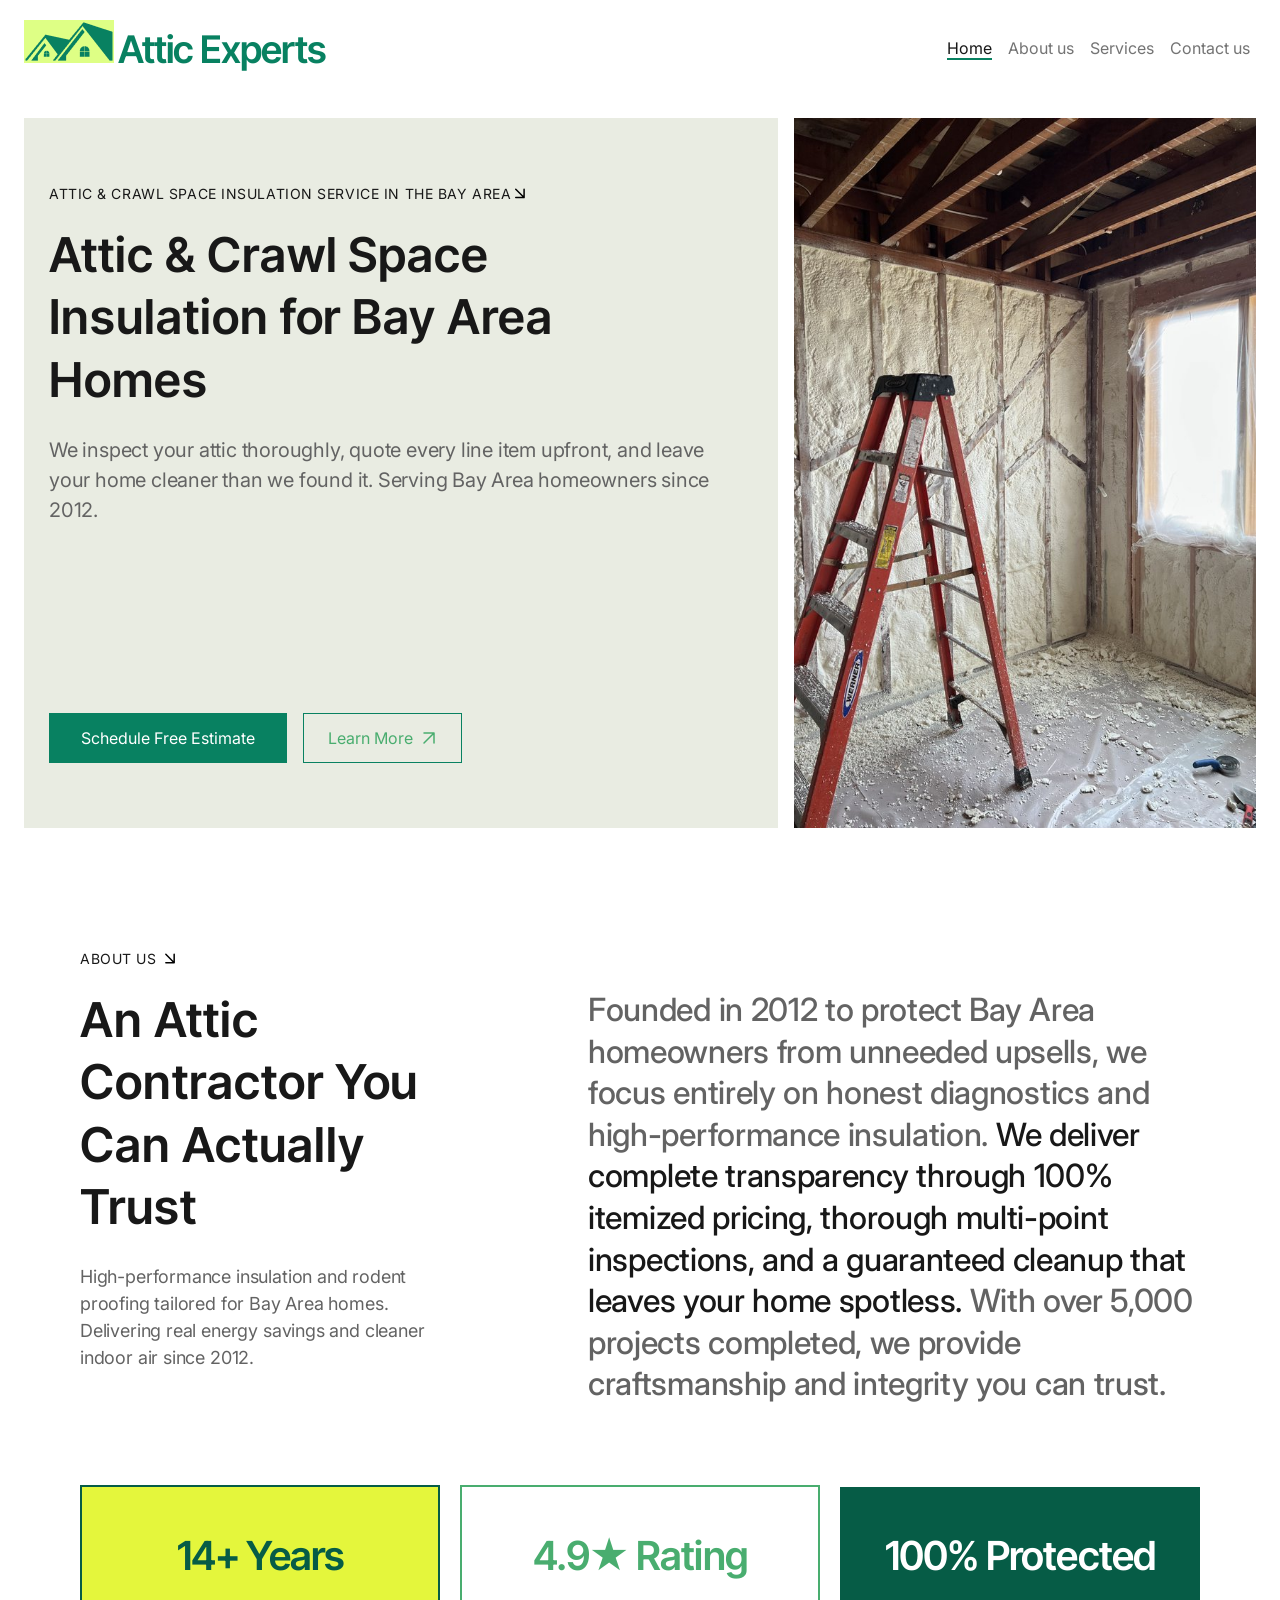
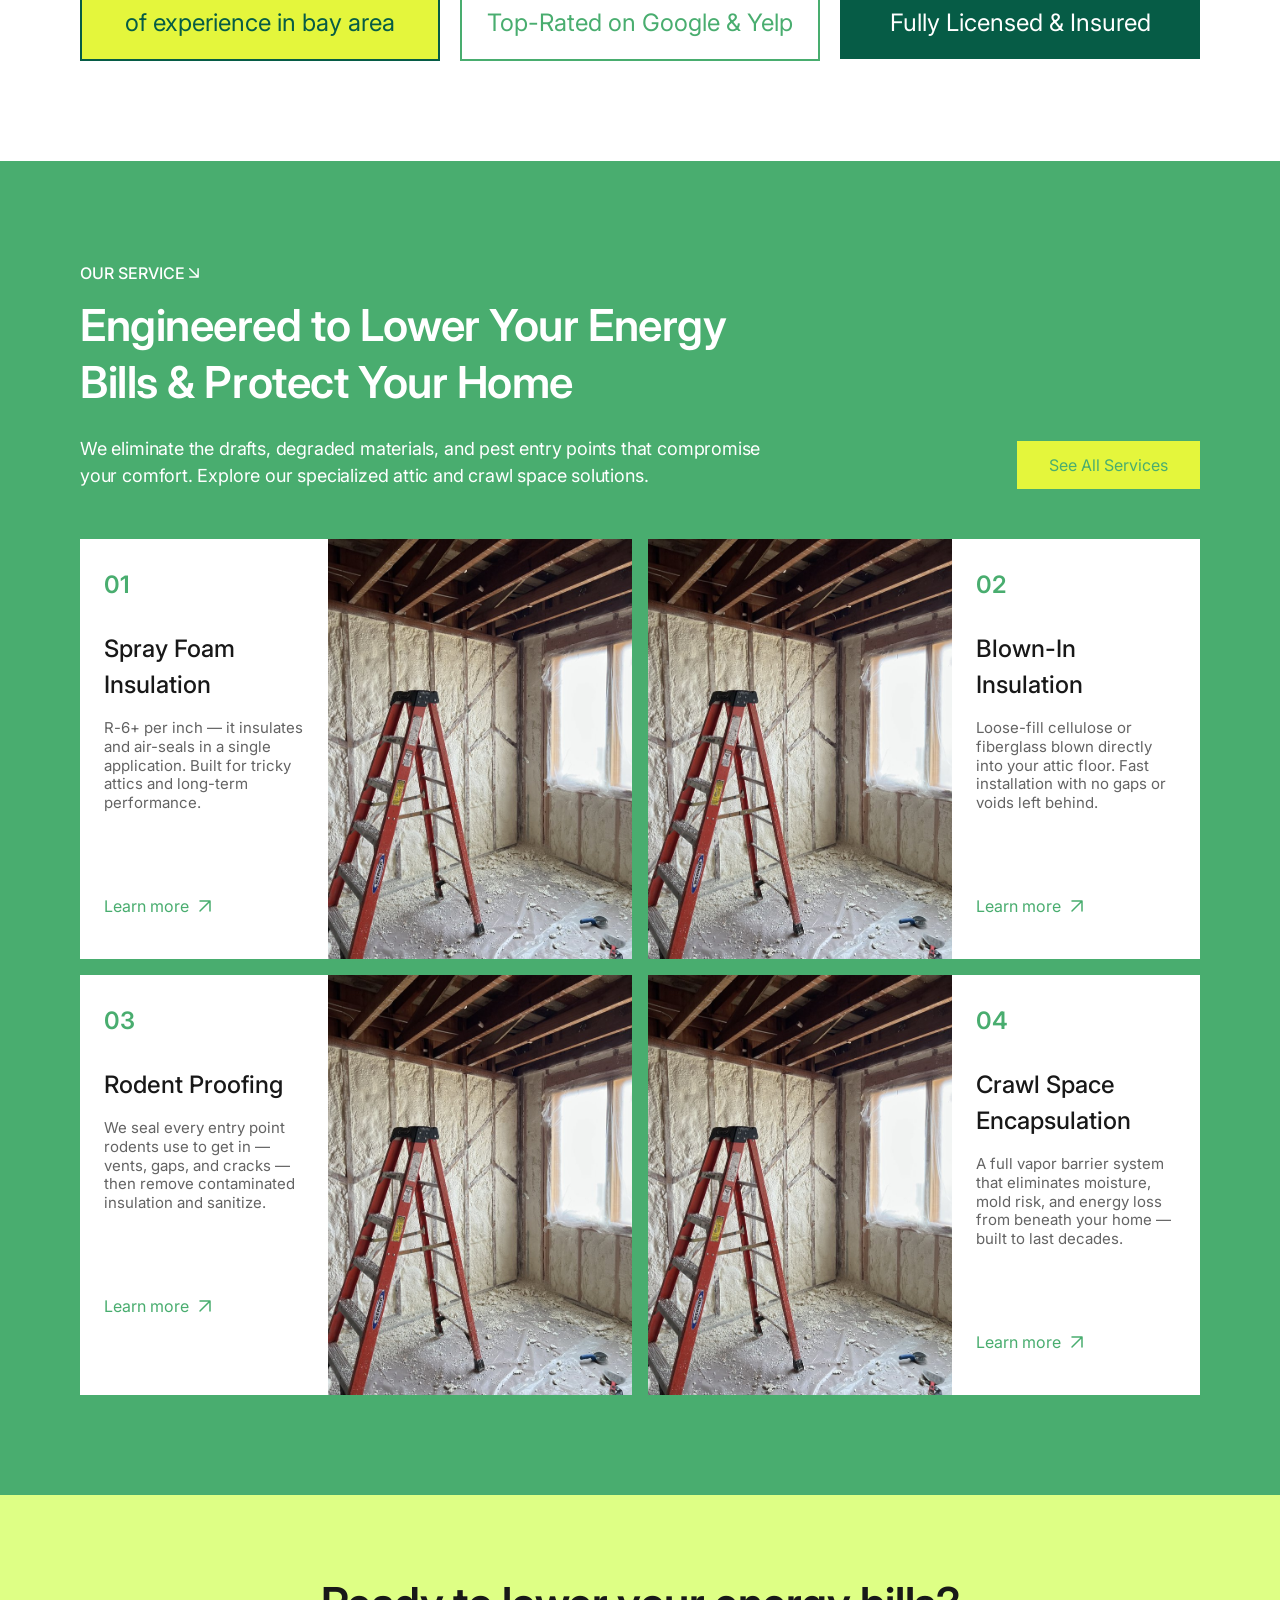
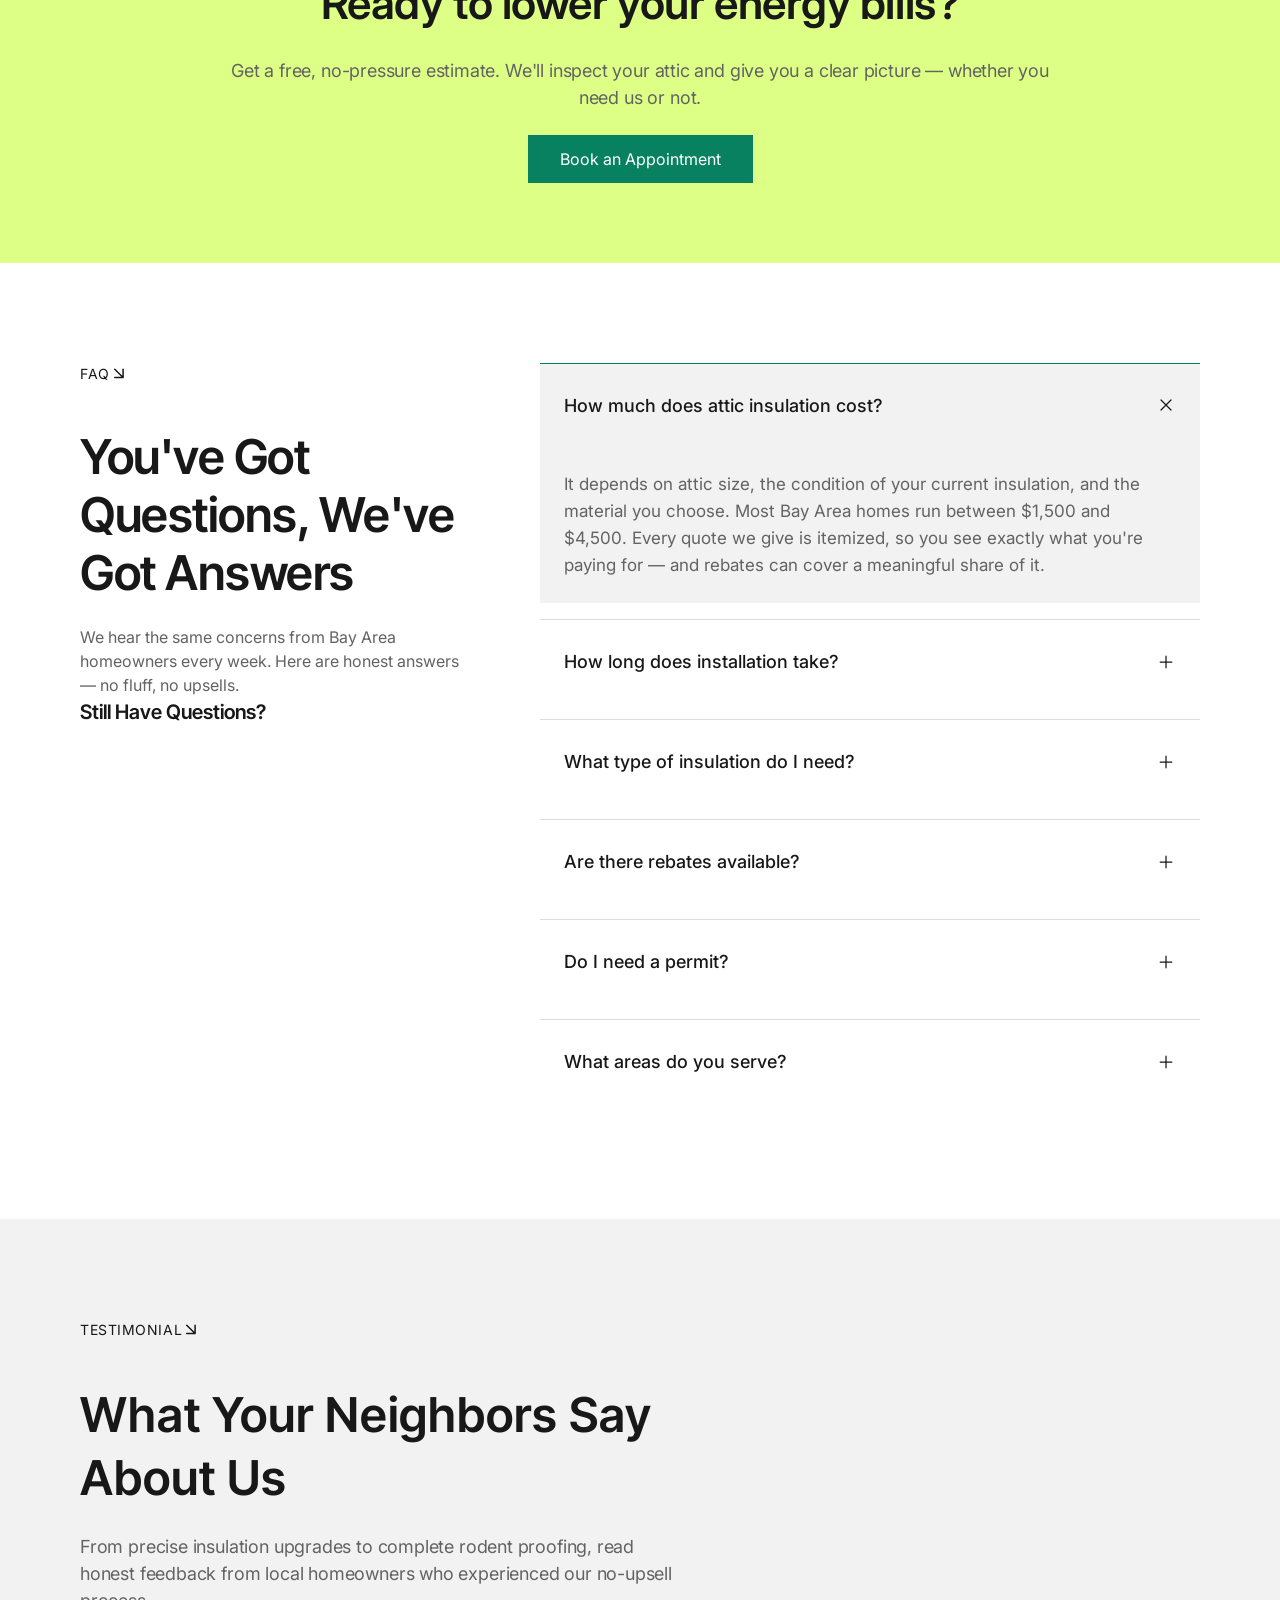
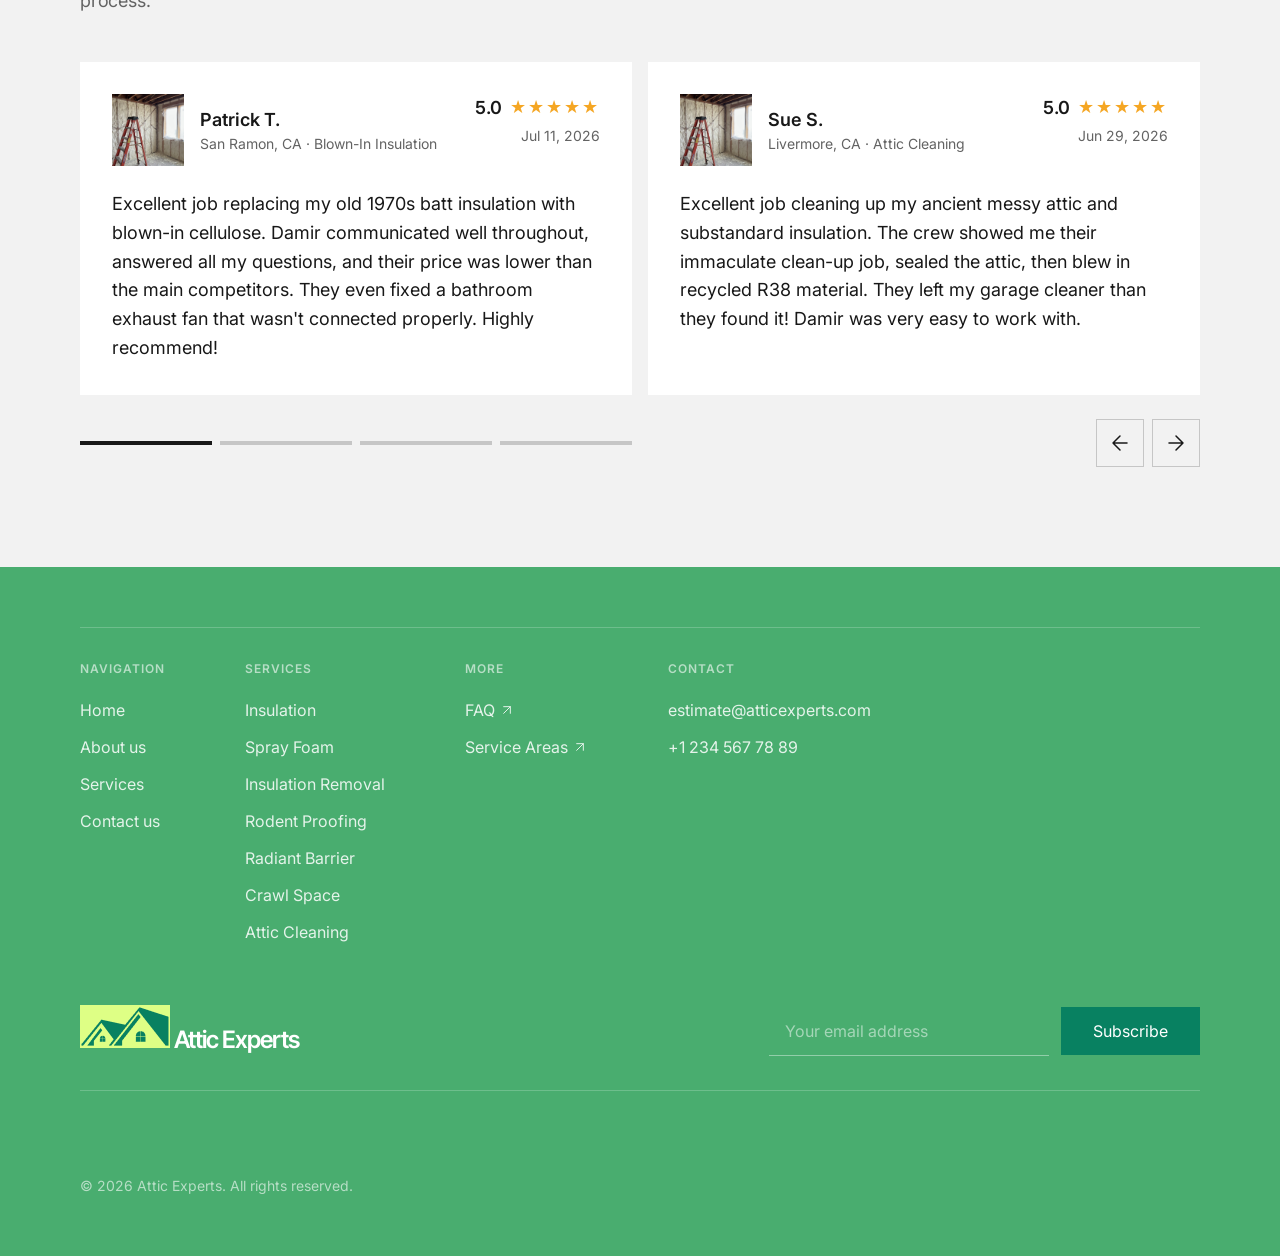
==== commit 0a573eed: "optimisation" ====
--- a/index.html
+++ b/index.html
@@ -14,7 +14,7 @@
         <div class="container container-header">
           <div class="logo">
             <img src="./img/LogoS.png" alt="logo" />
-            <h2>Attic Experts</h2>
+            <span>Attic Experts</span>
           </div>
           <nav class="nav-header">
             <ul class="nav-header__list">
@@ -272,7 +272,7 @@
               Get a free, no-pressure estimate. We'll inspect your attic and
               give you a clear picture — whether you need us or not.
             </p>
-            <a href="#"> Book an Appointment </a>
+            <a href="contact.html" class="btn btn-primary">Book an Appointment</a>
           </div>
         </div>
       </section>
--- a/css/style.css
+++ b/css/style.css
@@ -11,6 +11,8 @@
   --black: #181818;
   --grey: #636363;
   --bg: #f2f2f2;
+  --forest: #065c46;
+  --lime: #e4f63c;
 }
 
 /* Buttons */
@@ -21,8 +23,6 @@
   gap: 4px;
   font-family: Inter, sans-serif;
   font-size: 16px;
-  font-style: normal;
-  font-weight: 400;
   line-height: 150%;
 }
 
@@ -262,8 +262,6 @@
 .container-about {
   padding-block: 100px;
   padding-inline: 80px;
-  /* display: flex; */
-  /* flex-direction: column; */
 }
 
 .about {
@@ -282,27 +280,20 @@
 }
 
 .about-text {
-  color: var(--Base-Grey, #8d8d8d);
-  /* Body 2/Regular */
-  font-family: Inter;
+  color: var(--grey);
+  font-family: Inter, sans-serif;
   font-size: 18px;
-  font-style: normal;
-  font-weight: 400;
-  line-height: 150%; /* 27px */
+  line-height: 150%;
   letter-spacing: -0.18px;
 }
 
 .about-description {
-  color: var(--Base-Grey, #8d8d8d);
-  /* Heading 1/Medium */
-  font-family: Inter;
+  color: var(--grey);
+  font-family: Inter, sans-serif;
   font-size: 32px;
-  font-style: normal;
   font-weight: 500;
-  line-height: 130%; /* 41.6px */
+  line-height: 130%;
   letter-spacing: -0.32px;
-  /* width: 100%; */
-  /* max-width: 725px; */
 }
 
 .about-description span {
@@ -331,97 +322,73 @@
   justify-content: center;
 }
 
+.card-top {
+  font-family: "Inter Tight", sans-serif;
+  font-size: 40px;
+  font-weight: 600;
+  line-height: 90px;
+  letter-spacing: -0.8px;
+}
+
+.card-bot {
+  font-family: Inter, sans-serif;
+  font-size: 24px;
+  line-height: 24px;
+}
+
 .card-year {
   padding: 24px 0;
-  border: 2px solid #065c46;
+  border: 2px solid var(--forest);
   gap: 10px;
-  background: var(--Secondary-Arctic-Lime, #e4f63c);
+  background: var(--lime);
 }
 
 .card-year .card-top {
-  color: #065c46;
+  color: var(--forest);
   text-align: center;
-  font-family: "Inter Tight";
-  font-size: 40px;
-  font-style: normal;
-  font-weight: 600;
-  line-height: 90px; /* 225% */
-  letter-spacing: -0.8px;
 }
 
 .card-year .card-bot {
-  color: #065c46;
-  font-family: Inter;
-  font-size: 24px;
-  font-style: normal;
-  font-weight: 400;
-  line-height: 24px; /* 100% */
+  color: var(--forest);
 }
 
 .card-rate {
-  /* display: flex; */
   padding: 24px 20px;
-  /* flex-direction: column; */
-  /* justify-content: center; */
-  /* align-items: center; */
   gap: 10px;
-  border: 2px solid #49ad6f;
-  background: var(--Base-White, #fff);
+  border: 2px solid var(--primary-green);
+  background: var(--white);
 }
 
 .card-rate .card-top {
-  color: #49ad6f;
-  font-family: "Inter Tight";
-  font-size: 40px;
-  font-style: normal;
-  font-weight: 600;
-  line-height: 90px; /* 225% */
-  letter-spacing: -0.8px;
+  color: var(--primary-green);
 }
 
 .card-rate .card-bot {
-  color: #49ad6f;
-  font-family: Inter;
-  font-size: 24px;
-  font-style: normal;
-  font-weight: 400;
-  line-height: 24px; /* 100% */
+  color: var(--primary-green);
 }
 
 .card-prot {
-  /* display: flex; */
   padding: 24px;
-  /* flex-direction: column; */
-  /* justify-content: center; */
-  /* align-items: center; */
   gap: 10px;
-  background: var(--Color, #065c46);
+  background: var(--forest);
 }
 
 .card-prot .card-top {
-  color: #fff;
-  font-family: "Inter Tight";
-  font-size: 40px;
-  font-style: normal;
-  font-weight: 600;
-  line-height: 90px; /* 225% */
-  letter-spacing: -0.8px;
+  color: var(--white);
 }
 
 .card-prot .card-bot {
-  color: #fff;
-  font-family: Inter;
-  font-size: 24px;
-  font-style: normal;
-  font-weight: 400;
-  line-height: 24px; /* 100% */
+  color: var(--white);
 }
 
 /* ------ SUB MAIN ------ */
+
+.section-main__sub {
+  background: var(--yellow);
+}
 
 .container-main__sub {
   padding: 0 24px;
-  background: var(--yellow);
   display: flex;
   flex-direction: column;
   align-items: center;
@@ -438,83 +405,51 @@
 }
 
 .container-main__sub--text h3 {
-  color: var(--text-text-primary, #1a1a1a);
+  color: var(--black);
   text-align: center;
-
-  /* Display 2/Semi Bold */
-  font-family: Inter;
+  font-family: Inter, sans-serif;
   font-size: 44px;
-  font-style: normal;
-  font-weight: 600;
-  line-height: 130%; /* 57.2px */
+  font-weight: 600;
+  line-height: 130%;
   letter-spacing: -0.44px;
 }
 
 .container-main__sub--text p {
-  color: var(--Base-Dark-Grey, #636363);
+  color: var(--grey);
   text-align: center;
-
-  /* Body 2/Regular */
-  font-family: Inter;
+  font-family: Inter, sans-serif;
   font-size: 18px;
-  font-style: normal;
-  font-weight: 400;
-  line-height: 150%; /* 27px */
+  line-height: 150%;
   letter-spacing: -0.18px;
-}
-
-.container-main__sub--text a {
-  display: flex;
-  padding: 12px 32px;
-  justify-content: center;
-  align-items: center;
-  gap: 4px;
-  background: var(--Primary-Green, #49ad6f);
-  color: var(--Color-Neutral-white, #fff);
-
-  /* Body 3/Regular */
-  font-family: Inter;
-  font-size: 16px;
-  font-style: normal;
-  font-weight: 400;
-  line-height: 150%; /* 24px */
 }
 
 /* ------ SERVICE ------ */
 .section-service {
-  background: var(--Primary-Green, #49ad6f);
+  background: var(--primary-green);
 }
 
 .container-service {
-  padding-block: 100px;
   padding: 100px 80px 50px 80px;
-  /* padding-inline: 80px; */
 }
 
 .container-name__service {
-  padding: 0 0 12px 0;
+  padding-bottom: 12px;
 }
 
 .container-name__service p {
   display: flex;
-  color: var(--Base-White, #fff);
-  text-align: center;
+  color: var(--white);
   gap: 4px;
-
-  /* Body 3/Medium */
-  font-family: Inter;
+  font-family: Inter, sans-serif;
   font-size: 16px;
-  font-style: normal;
   font-weight: 500;
-  line-height: 150%; /* 24px */
+  line-height: 150%;
 }
 
 .service-title {
   display: flex;
   justify-content: space-between;
   align-items: flex-end;
-  /* flex-direction: column; */
-  /* gap: 24px; */
 }
 
 .service-title__text {
@@ -526,26 +461,19 @@
 }
 
 .service-title__text h3 {
-  color: var(--Base-White, #fff);
-
-  /* Display 2/Semi Bold */
-  font-family: Inter;
+  color: var(--white);
+  font-family: Inter, sans-serif;
   font-size: 44px;
-  font-style: normal;
-  font-weight: 600;
-  line-height: 130%; /* 57.2px */
+  font-weight: 600;
+  line-height: 130%;
   letter-spacing: -0.44px;
 }
 
 .service-title__text p {
-  color: var(--Base-White, #fff);
-
-  /* Body 2/Regular */
-  font-family: Inter;
+  color: var(--white);
+  font-family: Inter, sans-serif;
   font-size: 18px;
-  font-style: normal;
-  font-weight: 400;
-  line-height: 150%; /* 27px */
+  line-height: 150%;
   letter-spacing: -0.18px;
 }
 
@@ -555,21 +483,16 @@
   justify-content: center;
   align-items: center;
   gap: 4px;
-  background: var(--Secondary-Arctic-Lime, #e4f63c);
-  color: var(--Primary-Green, #49ad6f);
-
-  /* Body 3/Regular */
-  font-family: Inter;
+  background: var(--lime);
+  color: var(--primary-green);
+  font-family: Inter, sans-serif;
   font-size: 16px;
-  font-style: normal;
-  font-weight: 400;
-  line-height: 150%; /* 24px */
+  line-height: 150%;
 }
 
 .container-cervice__cards {
   display: flex;
   flex-wrap: wrap;
-  /* padding-inline: 80px; */
   padding: 0 80px 100px 80px;
   column-gap: 16px;
   row-gap: 16px;
@@ -595,45 +518,38 @@
 }
 
 .item-description h4 {
-  color: var(--Primary-Green, #49ad6f);
-  font-family: Inter;
+  color: var(--primary-green);
+  font-family: Inter, sans-serif;
   font-size: 24px;
-  font-style: normal;
-  font-weight: 600;
-  line-height: 44px; /* 183.333% */
-  padding: 0 0 24px 0;
+  font-weight: 600;
+  line-height: 44px;
+  padding-bottom: 24px;
 }
 
 .item-description h3 {
-  color: var(--Base-Black, #111);
-  font-family: Inter;
+  color: var(--black);
+  font-family: Inter, sans-serif;
   font-size: 24px;
-  font-style: normal;
   font-weight: 500;
-  line-height: 150%; /* 36px */
-  padding: 0 0 16px 0;
+  line-height: 150%;
+  padding-bottom: 16px;
 }
 
 .item-description p {
-  color: var(--Base-Grey, #8d8d8d);
-  font-family: Inter;
+  color: var(--grey);
+  font-family: Inter, sans-serif;
   font-size: 15px;
-  font-style: normal;
-  font-weight: 400;
-  line-height: 124%; /* 18.6px */
-  padding: 0 0 72px 0;
+  line-height: 124%;
+  padding-bottom: 72px;
 }
 
 .item-description a {
-  color: var(--Primary-Green, #49ad6f);
-  font-family: Inter;
+  color: var(--primary-green);
+  font-family: Inter, sans-serif;
   font-size: 16px;
-  font-style: normal;
-  font-weight: 400;
-  line-height: 150%; /* 24px */
+  line-height: 150%;
   display: flex;
   padding: 10px 0;
-  /* padding: 24px; */
   justify-content: center;
   align-items: center;
   gap: 4px;
@@ -1263,6 +1179,18 @@
   max-width: 100%;
 }
 
+.sf-section__text--spaced {
+  margin-bottom: 20px;
+}
+
+.sf-when__title {
+  color: var(--black);
+  font-family: "Inter Tight", sans-serif;
+  font-size: 18px;
+  font-weight: 600;
+  margin-bottom: 8px;
+}
+
 .section-sf-when {
   background: var(--bg);
 }
@@ -1329,6 +1257,14 @@
   color: var(--white);
 }
 
+.sf-how__left .hero-eyebrow__text {
+  color: rgba(255, 255, 255, 0.6);
+}
+
+.sf-how__left .sf-section__title {
+  color: var(--white);
+}
+
 .sf-how__steps {
   flex: 1;
   display: flex;
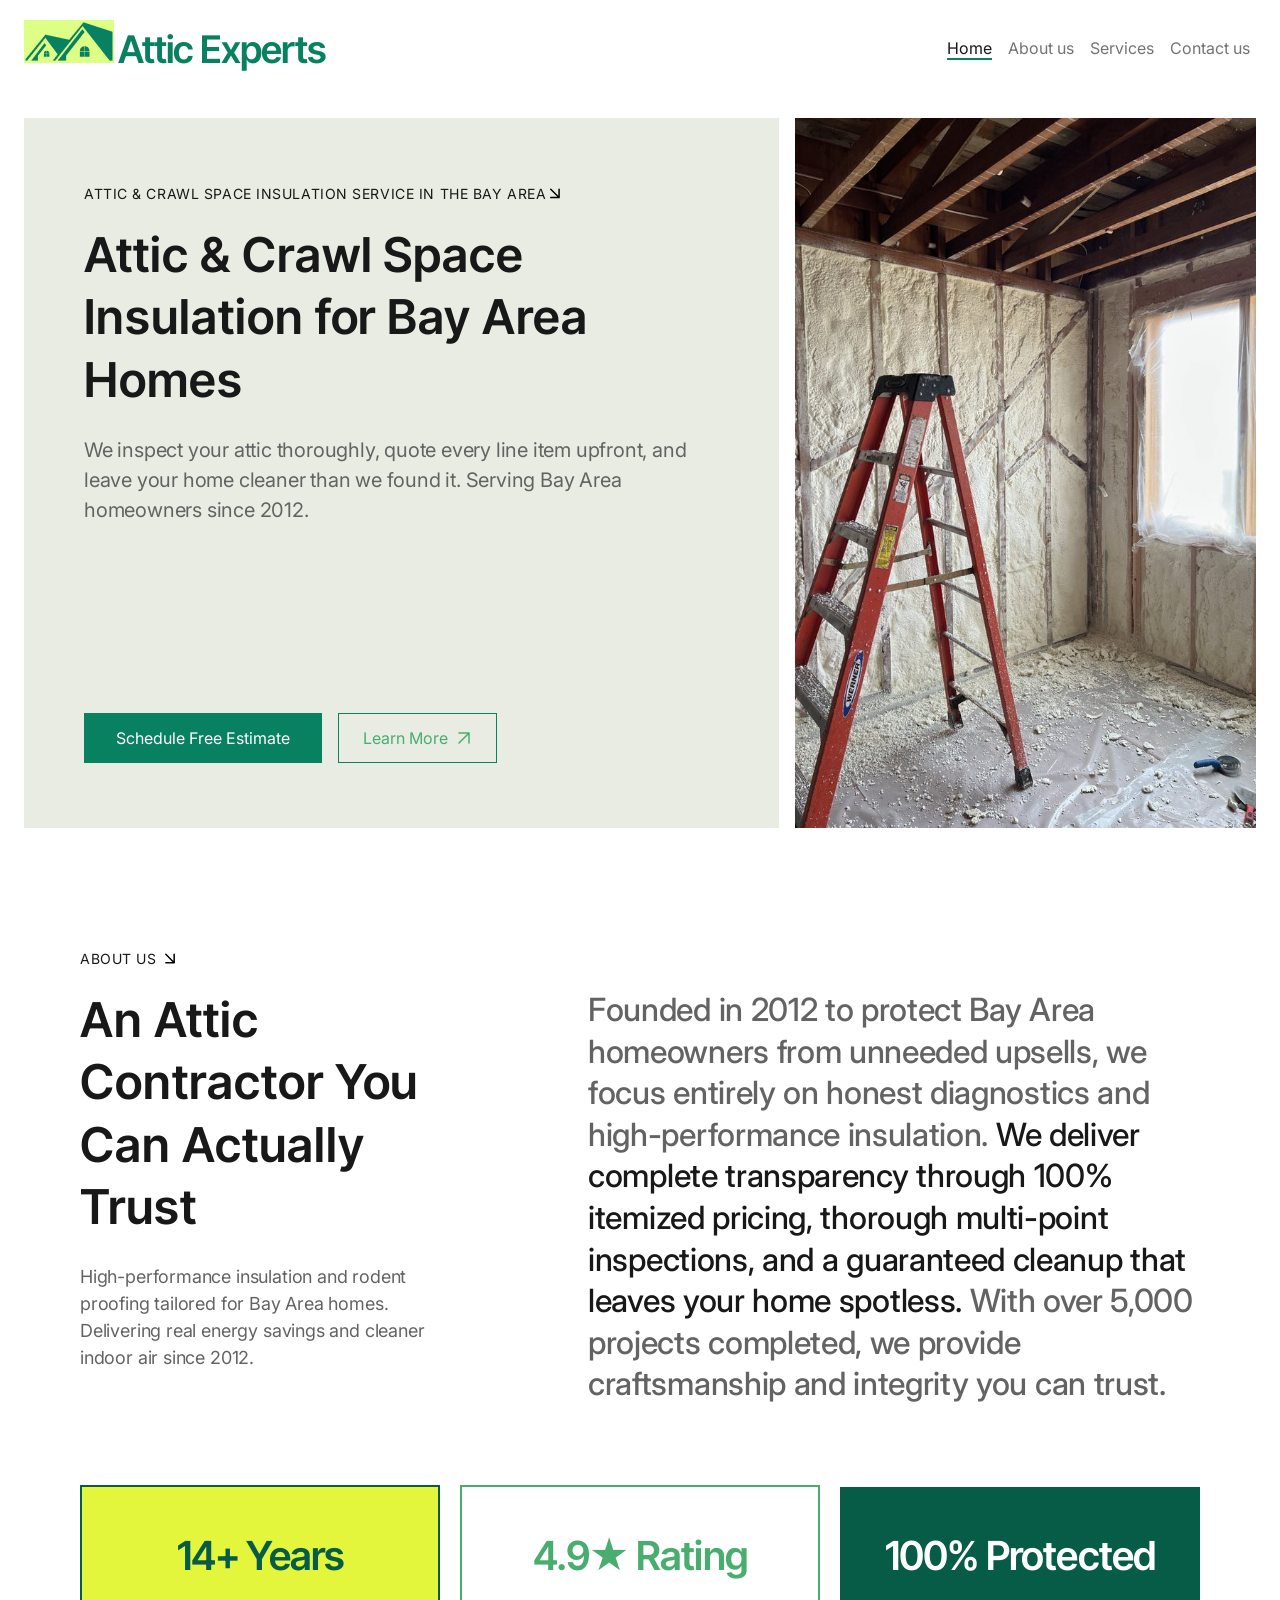
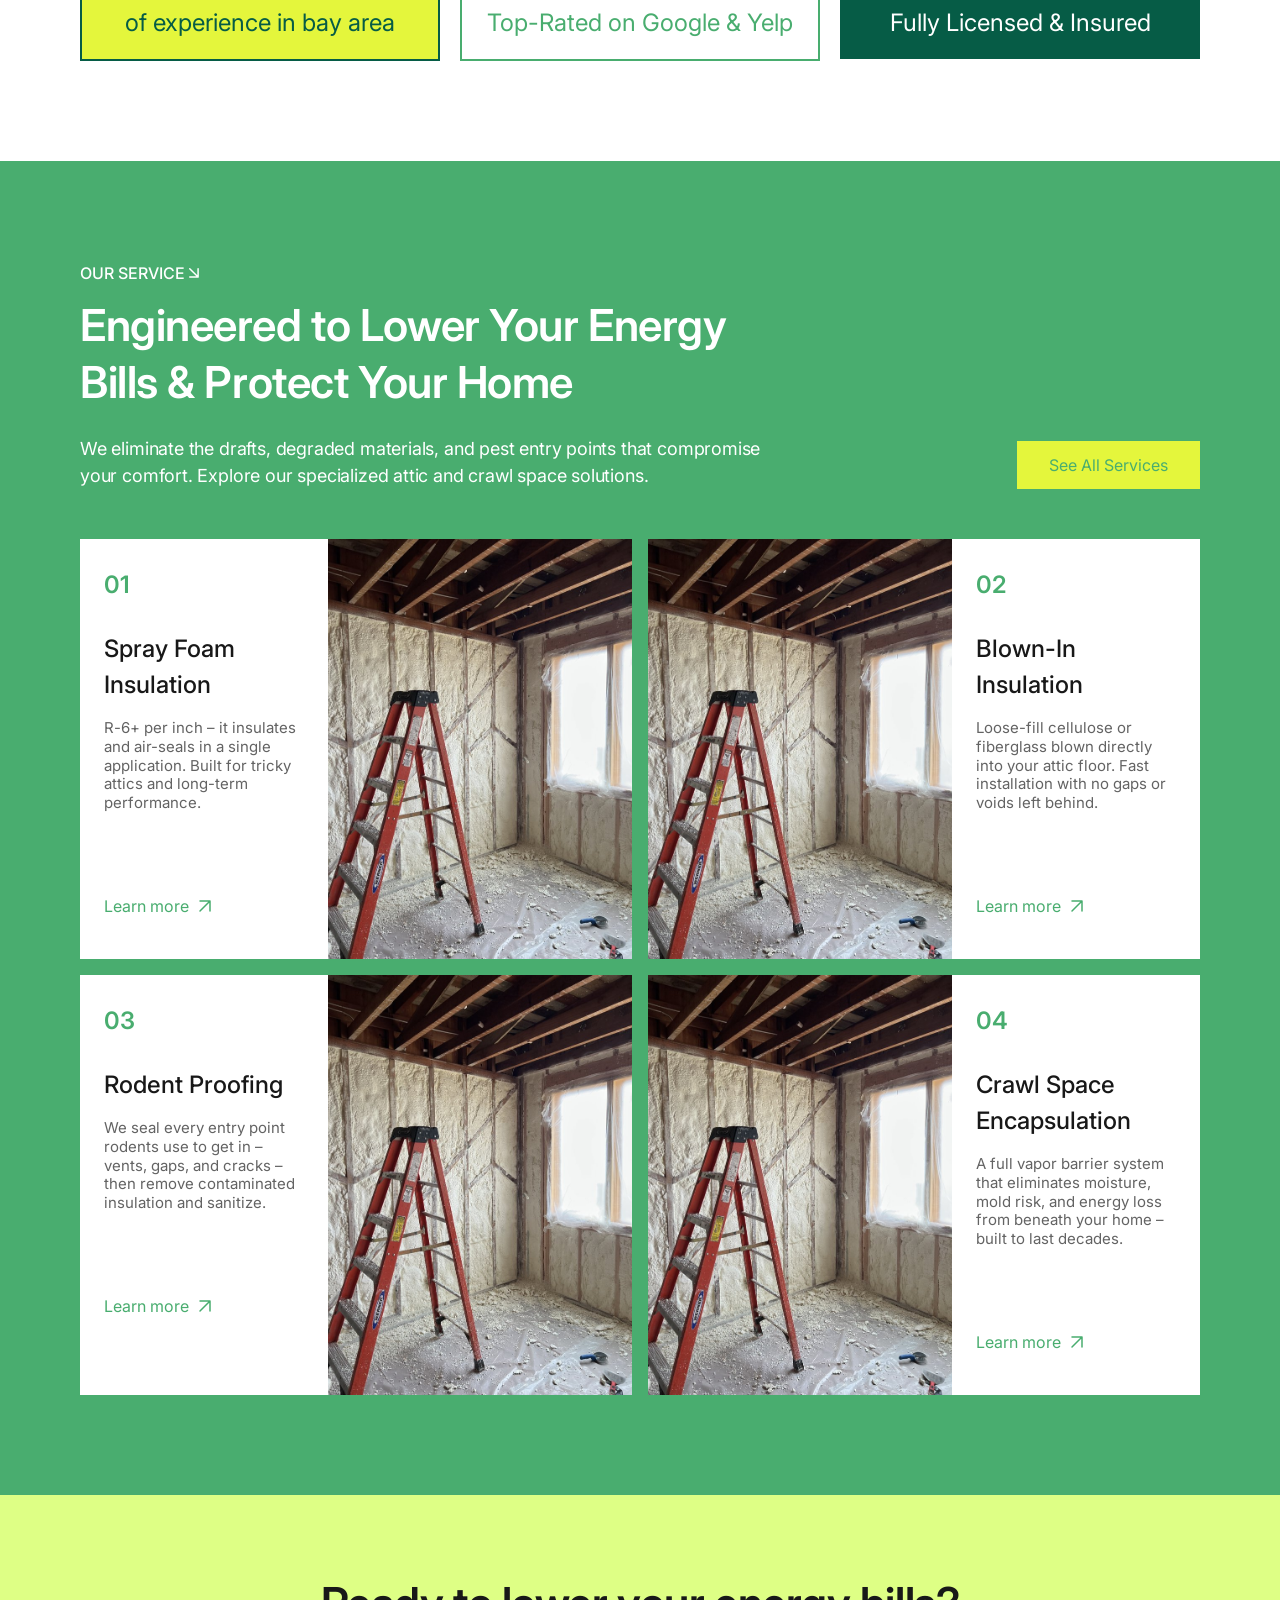
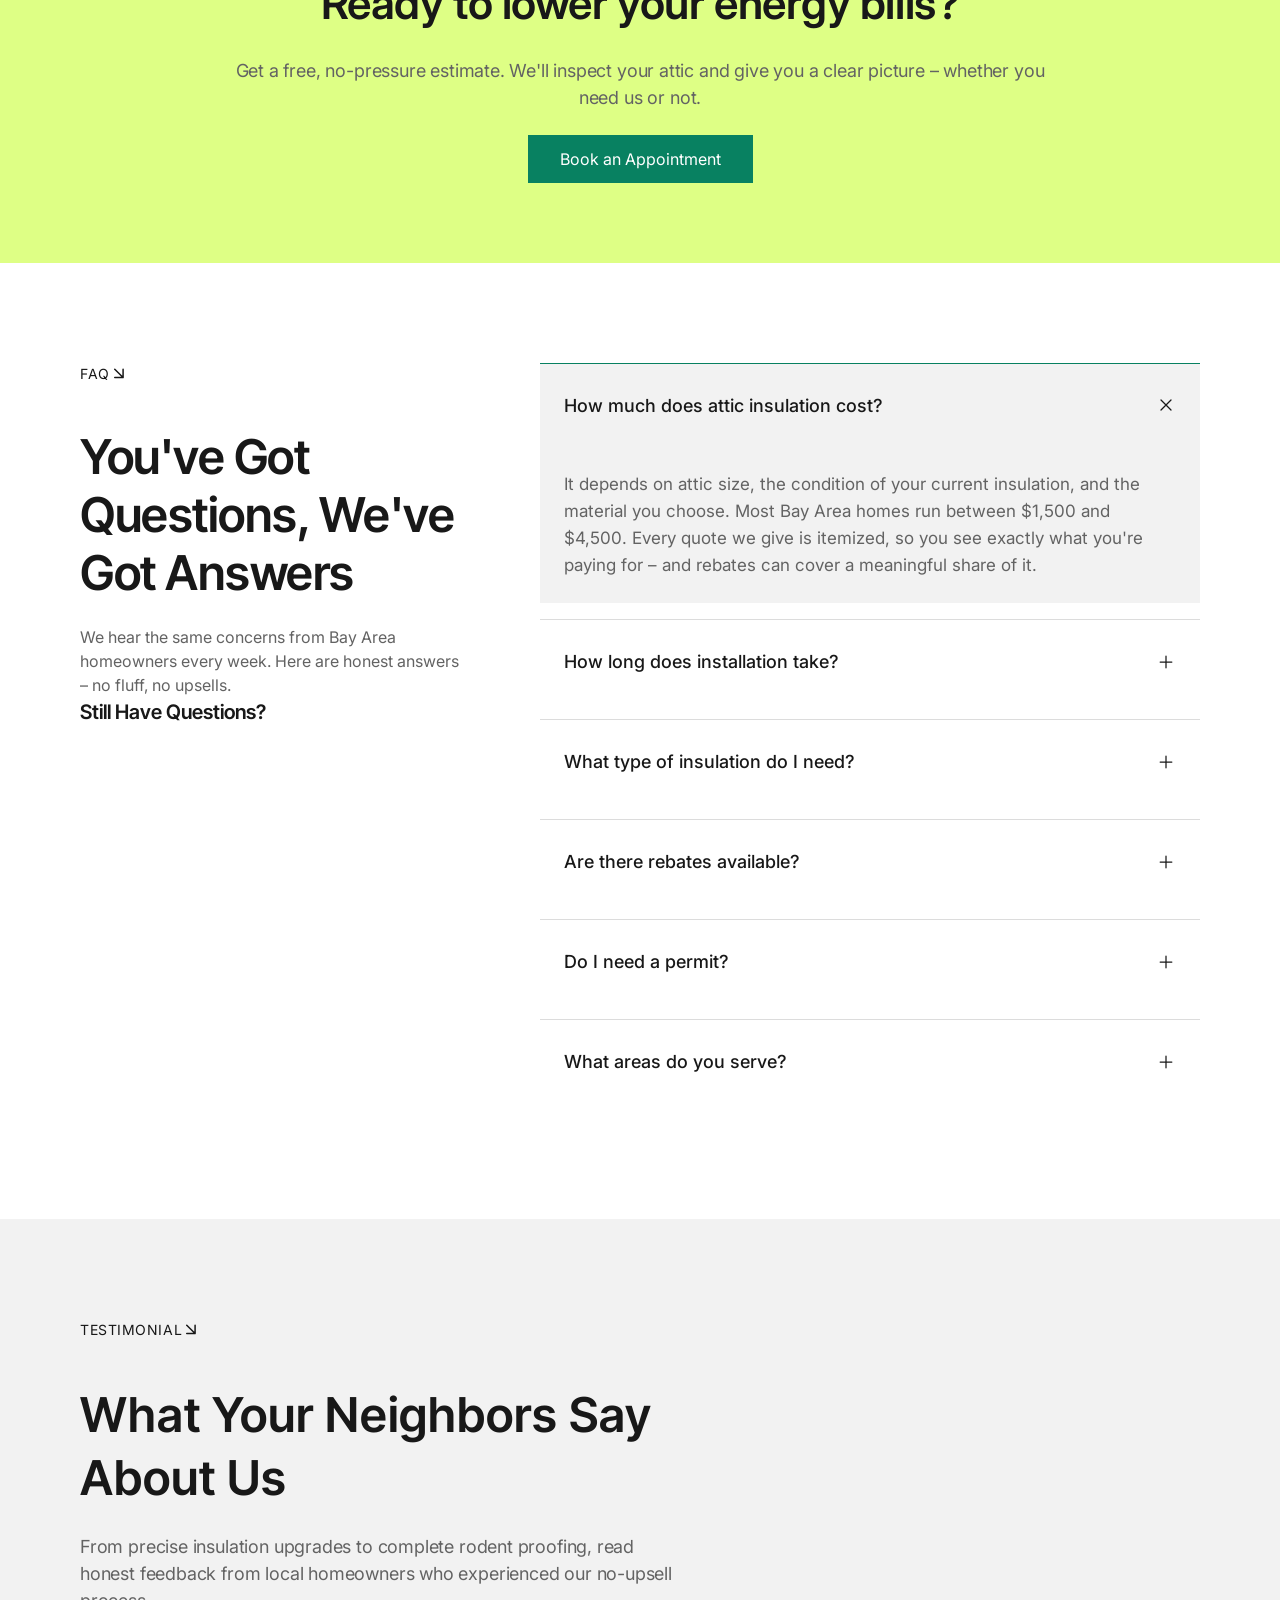
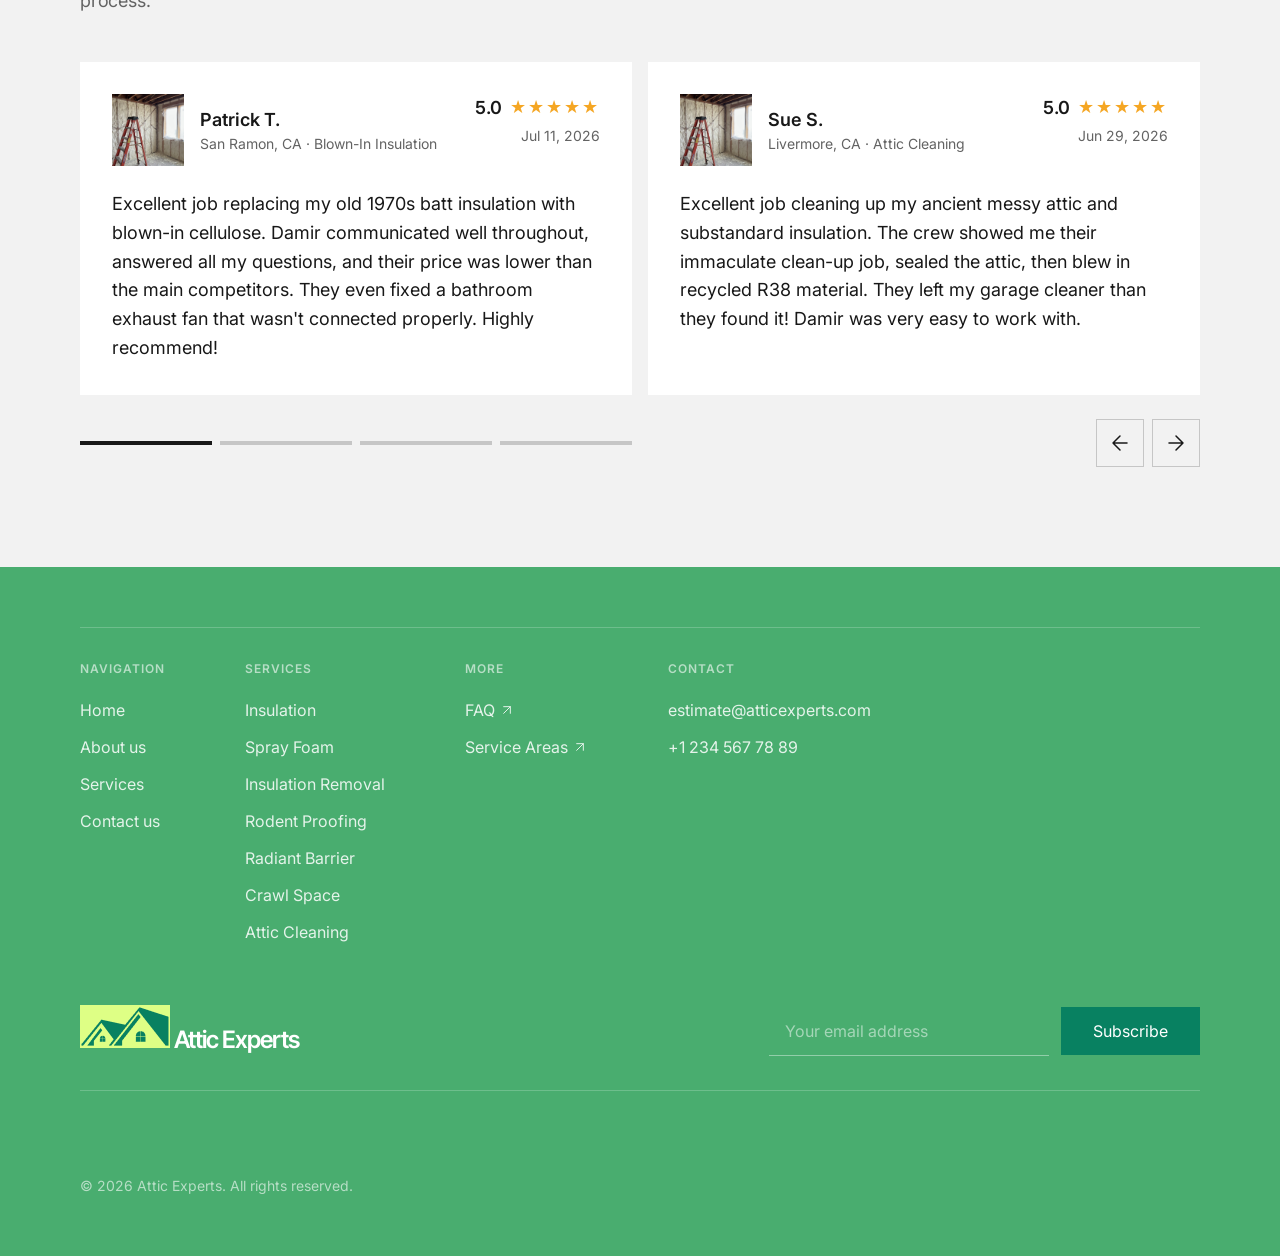
==== commit 319fdd9d: "small fixes" ====
--- a/index.html
+++ b/index.html
@@ -195,7 +195,7 @@
               <h4>01</h4>
               <h3>Spray Foam Insulation</h3>
               <p>
-                R-6+ per inch — it insulates and air-seals in a single
+                R-6+ per inch – it insulates and air-seals in a single
                 application. Built for tricky attics and long-term performance.
               </p>
               <a href="#">Learn more
@@ -231,8 +231,8 @@
               <h4>03</h4>
               <h3>Rodent Proofing</h3>
               <p>
-                We seal every entry point rodents use to get in — vents, gaps,
-                and cracks — then remove contaminated insulation and sanitize.
+                We seal every entry point rodents use to get in – vents, gaps,
+                and cracks – then remove contaminated insulation and sanitize.
               </p>
               <a href="#">Learn more
                 <svg xmlns="http://www.w3.org/2000/svg" width="24" height="24" viewBox="0 0 24 24" fill="none">
@@ -250,7 +250,7 @@
               <h3>Crawl Space Encapsulation</h3>
               <p>
                 A full vapor barrier system that eliminates moisture, mold risk,
-                and energy loss from beneath your home — built to last decades.
+                and energy loss from beneath your home – built to last decades.
               </p>
               <a href="#">Learn more
                 <svg xmlns="http://www.w3.org/2000/svg" width="24" height="24" viewBox="0 0 24 24" fill="none">
@@ -270,7 +270,7 @@
             <h3 class="">Ready to lower your energy bills?</h3>
             <p class="">
               Get a free, no-pressure estimate. We'll inspect your attic and
-              give you a clear picture — whether you need us or not.
+              give you a clear picture – whether you need us or not.
             </p>
             <a href="contact.html" class="btn btn-primary">Book an Appointment</a>
           </div>
@@ -287,7 +287,7 @@
               </svg>
             </p>
             <h2 class="faq-title">You've Got Questions, We've Got Answers</h2>
-            <p class="faq-description">We hear the same concerns from Bay Area homeowners every week. Here are honest answers — no fluff, no upsells.</p>
+            <p class="faq-description">We hear the same concerns from Bay Area homeowners every week. Here are honest answers – no fluff, no upsells.</p>
             <p class="faq-still">Still Have Questions?</p>
           </div>
           <div class="faq-right">
@@ -299,7 +299,7 @@
                 </svg>
               </button>
               <div class="faq-item__answer"><div class="faq-item__answer-inner">
-                <p>It depends on attic size, the condition of your current insulation, and the material you choose. Most Bay Area homes run between $1,500 and $4,500. Every quote we give is itemized, so you see exactly what you're paying for — and rebates can cover a meaningful share of it.</p>
+                <p>It depends on attic size, the condition of your current insulation, and the material you choose. Most Bay Area homes run between $1,500 and $4,500. Every quote we give is itemized, so you see exactly what you're paying for – and rebates can cover a meaningful share of it.</p>
               </div></div>
             </div>
             <div class="faq-item">
@@ -321,7 +321,7 @@
                 </svg>
               </button>
               <div class="faq-item__answer"><div class="faq-item__answer-inner">
-                <p>It depends on your home, climate zone, and goals. We inspect first and then recommend — blown-in, spray foam, or batts. We'll never push a material that doesn't make sense for your situation.</p>
+                <p>It depends on your home, climate zone, and goals. We inspect first and then recommend – blown-in, spray foam, or batts. We'll never push a material that doesn't make sense for your situation.</p>
               </div></div>
             </div>
             <div class="faq-item">
@@ -467,7 +467,7 @@
                     <p class="testimonial-card__date">Sep 3, 2024</p>
                   </div>
                 </div>
-                <p class="testimonial-card__text">Damir is very knowledgeable and his prices were transparent and fair. They removed old insulation, installed a whole house fan, and blew new R60 cellulose. His team was professional, hard-working, and meticulous in cleaning up. I have high standards — Attic Experts exceeded them. We can feel the difference already.</p>
+                <p class="testimonial-card__text">Damir is very knowledgeable and his prices were transparent and fair. They removed old insulation, installed a whole house fan, and blew new R60 cellulose. His team was professional, hard-working, and meticulous in cleaning up. I have high standards – Attic Experts exceeded them. We can feel the difference already.</p>
               </div>
               <div class="testimonial-card">
                 <div class="testimonial-card__header">
@@ -486,7 +486,7 @@
                     <p class="testimonial-card__date">Jun 4, 2024</p>
                   </div>
                 </div>
-                <p class="testimonial-card__text">Outstanding job removing old insulation, blow-in, air leak sealing, sanitizing, and rodent proofing of both attic and crawl space — all in one day! Today it's 98 degrees outside and our interior is 74 degrees with just a fan. Price was extremely reasonable. We highly recommend them!</p>
+                <p class="testimonial-card__text">Outstanding job removing old insulation, blow-in, air leak sealing, sanitizing, and rodent proofing of both attic and crawl space – all in one day! Today it's 98 degrees outside and our interior is 74 degrees with just a fan. Price was extremely reasonable. We highly recommend them!</p>
               </div>
               <div class="testimonial-card">
                 <div class="testimonial-card__header">
@@ -524,7 +524,7 @@
                     <p class="testimonial-card__date">Jul 19, 2023</p>
                   </div>
                 </div>
-                <p class="testimonial-card__text">We got 5 quotes and Damir came in most competitive. He was not a pushy salesman and explained everything clearly. We have since referred many customers and they were all very happy. Don't hesitate — get your insulation done with Attic Experts!</p>
+                <p class="testimonial-card__text">We got 5 quotes and Damir came in most competitive. He was not a pushy salesman and explained everything clearly. We have since referred many customers and they were all very happy. Don't hesitate – get your insulation done with Attic Experts!</p>
               </div>
             </div>
             <div class="testimonial-slider__controls">
--- a/css/style.css
+++ b/css/style.css
@@ -231,17 +231,18 @@
 }
 
 .hero-content {
-  padding: 65px 60px 65px 25px;
+  padding: 65px 60px;
   width: 798px;
   display: flex;
   flex-direction: column;
-  justify-content: space-between;
+  gap: 24px;
   background: var(--soft-green);
 }
 
 .hero-btn {
   display: flex;
   gap: 16px;
+  margin-top: auto;
 }
 
 .hero-img {
@@ -1118,22 +1119,23 @@
 .container-sf-hero {
   display: flex;
   gap: 16px;
-  padding-inline: 80px;
-  padding-block: 80px;
-  height: 700px;
+  padding-inline: 24px;
+  padding-block: 20px;
+  height: 750px;
 }
 
 .sf-hero__content {
   flex: 0 0 55%;
   display: flex;
   flex-direction: column;
-  justify-content: space-between;
-  padding: 40px 60px 40px 0;
+  gap: 24px;
+  padding: 65px 60px;
   background: var(--soft-green);
 }
 
 .sf-hero__img {
   flex: 1;
+  height: 100%;
   overflow: hidden;
 }
 
@@ -1147,7 +1149,7 @@
 .container-sf-what {
   display: flex;
   gap: 80px;
-  align-items: flex-start;
+  align-items: center;
   padding-block: 100px;
   padding-inline: 80px;
 }
@@ -1163,12 +1165,11 @@
   font-weight: 600;
   line-height: 120%;
   letter-spacing: -0.5px;
-  padding-top: 20px;
+  padding-top: 16px;
 }
 
 .sf-what__right {
   flex: 1;
-  padding-top: 8px;
 }
 
 .sf-section__text {
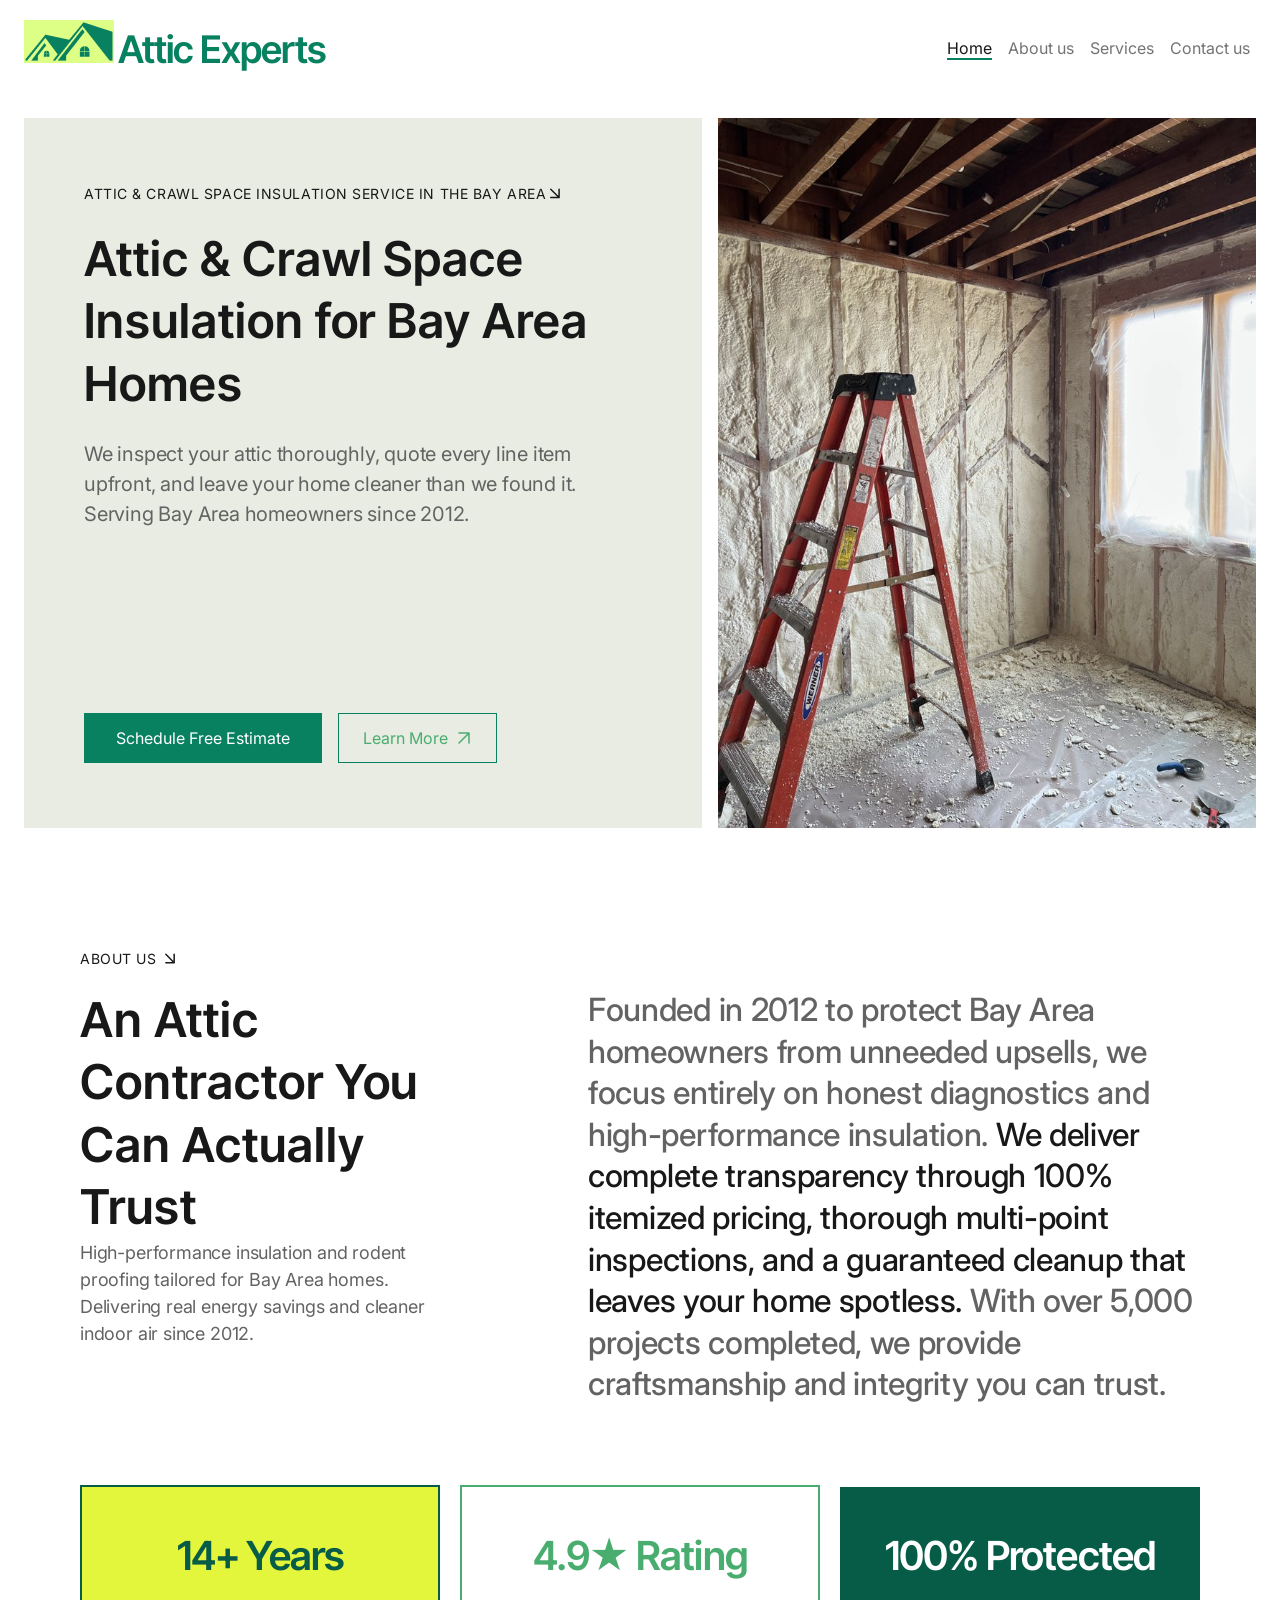
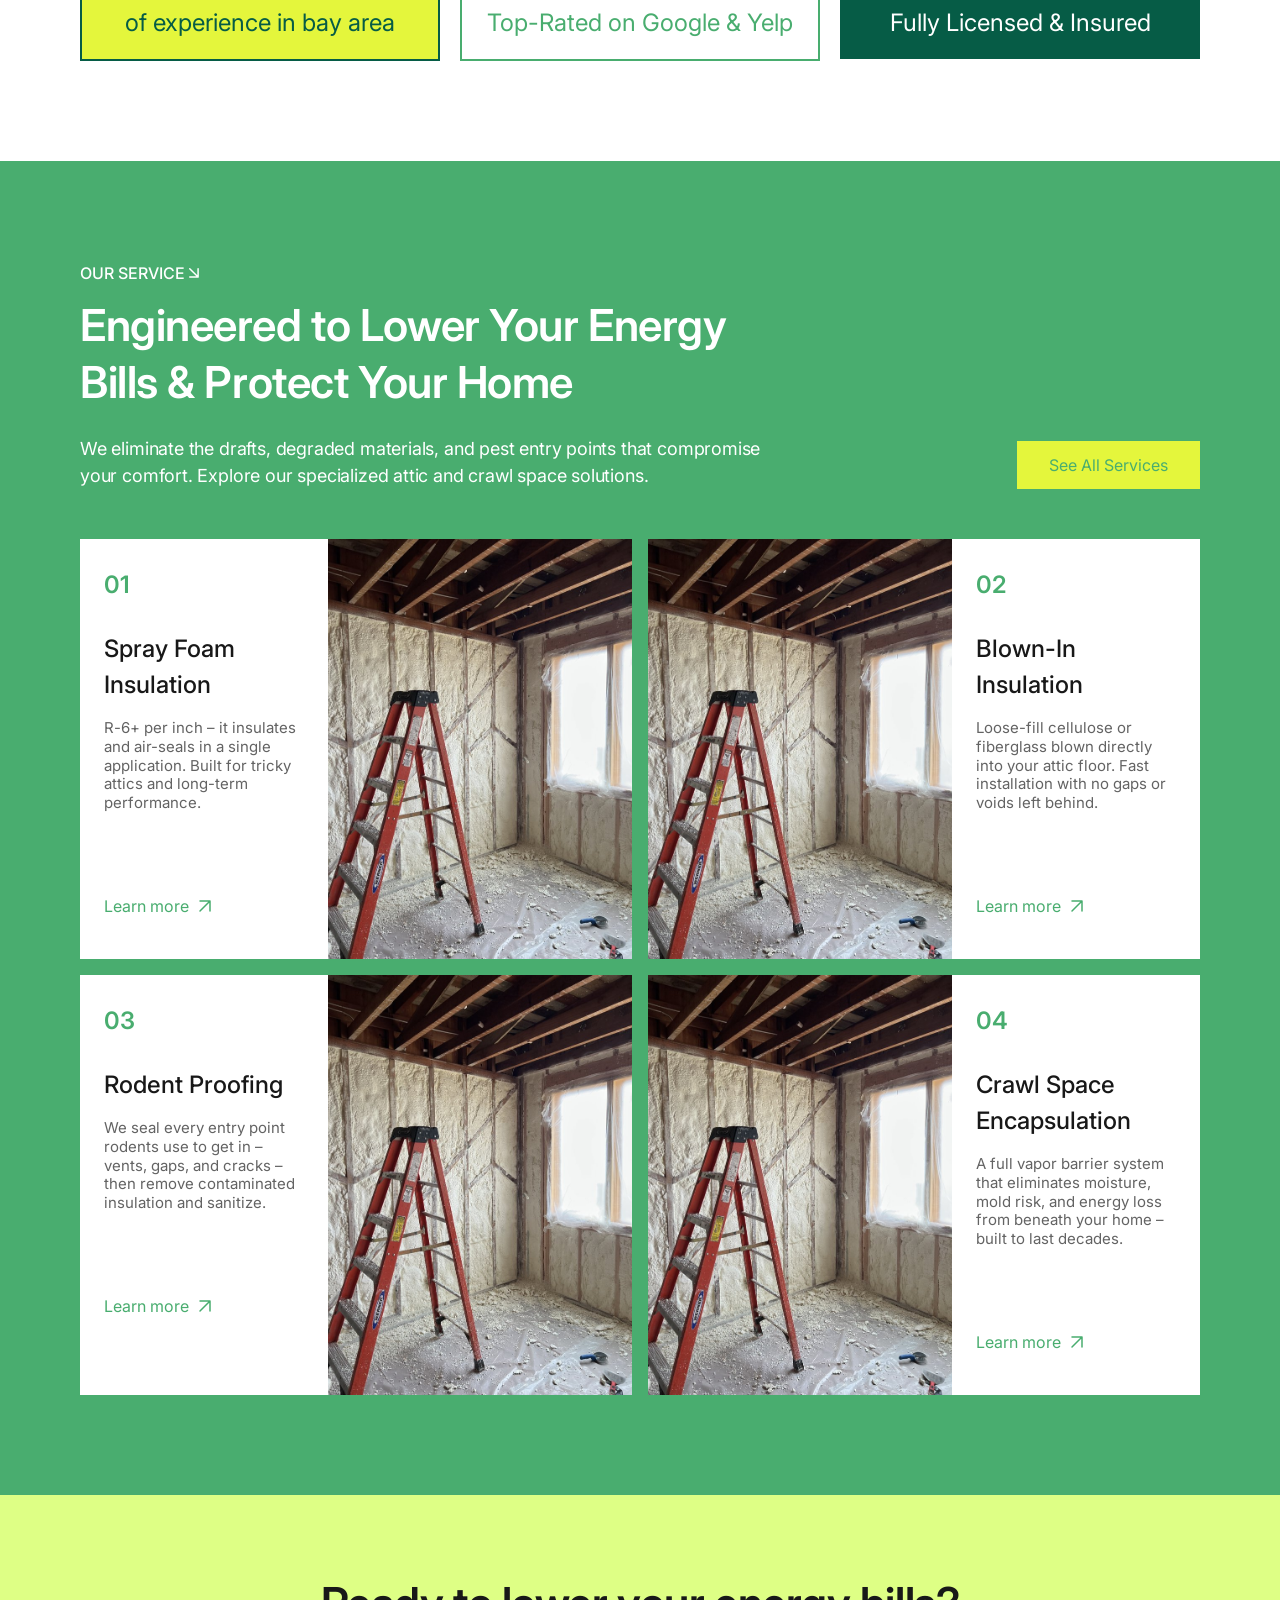
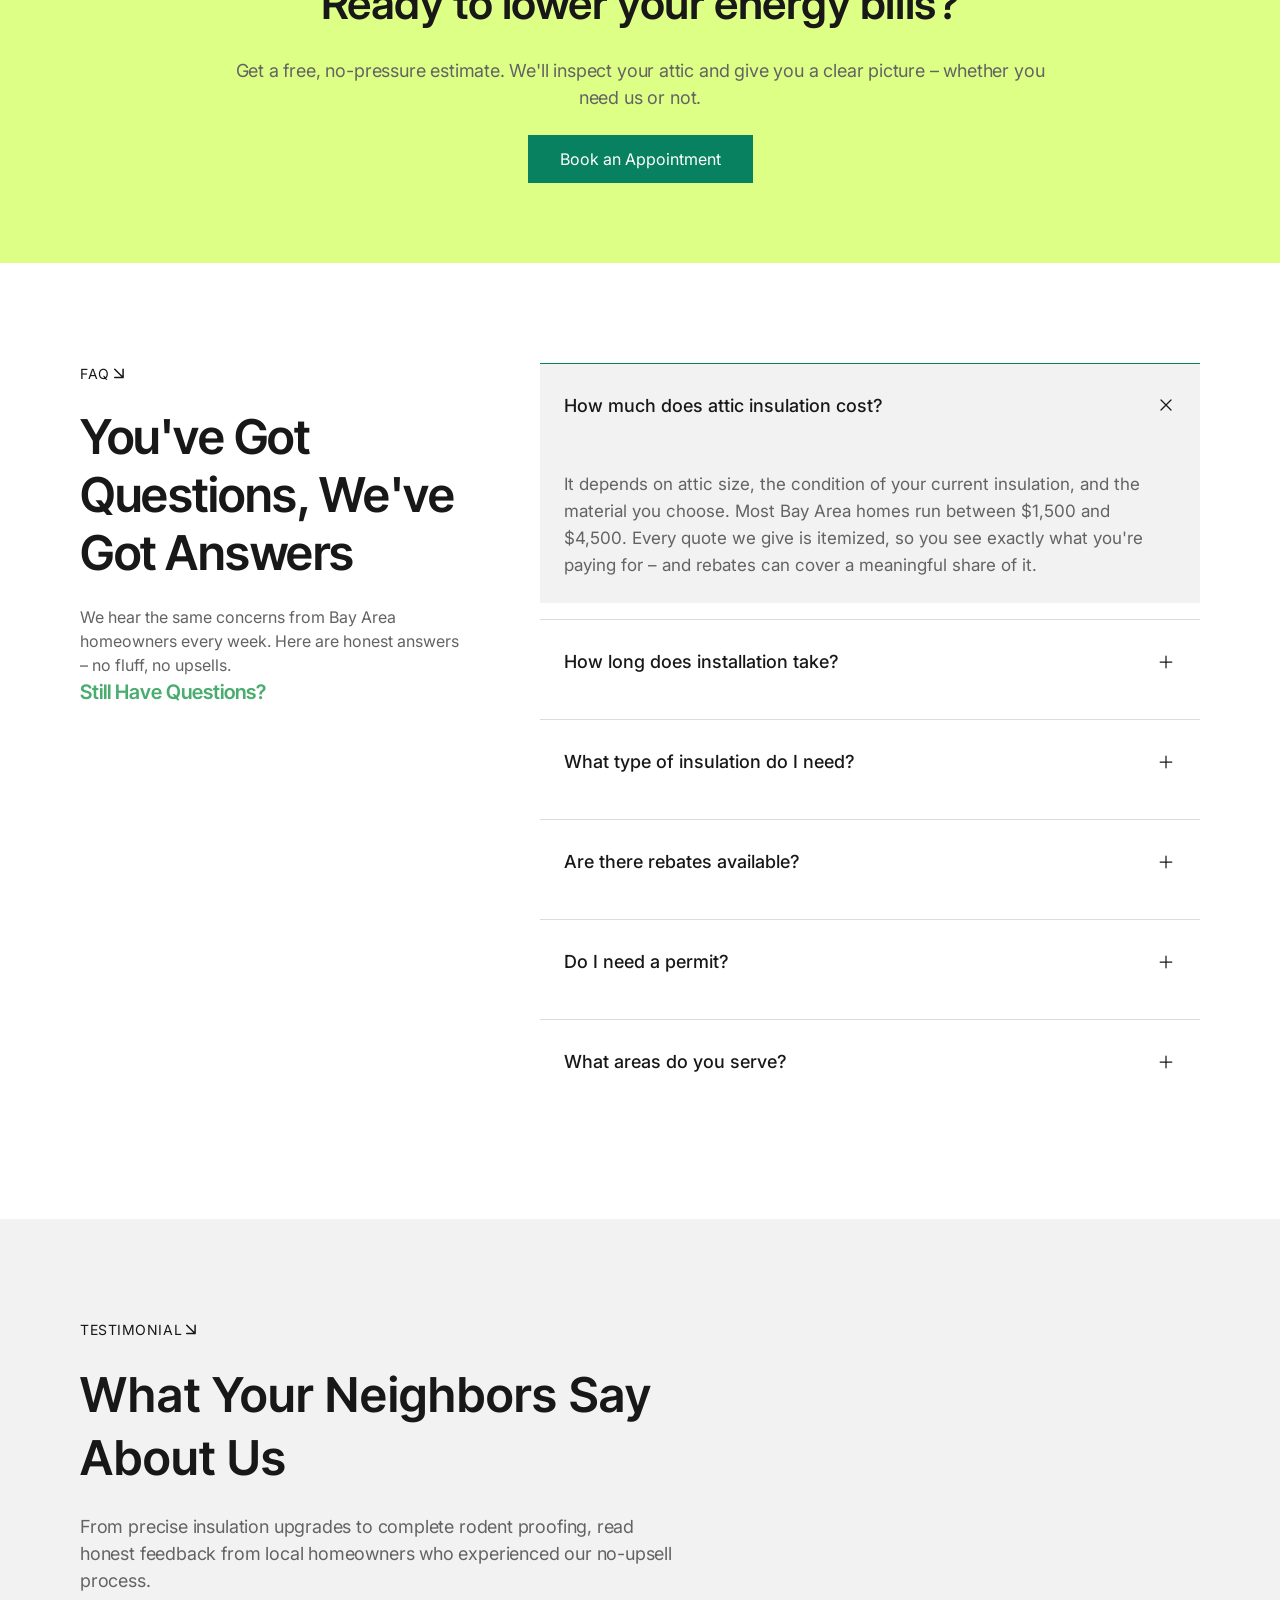
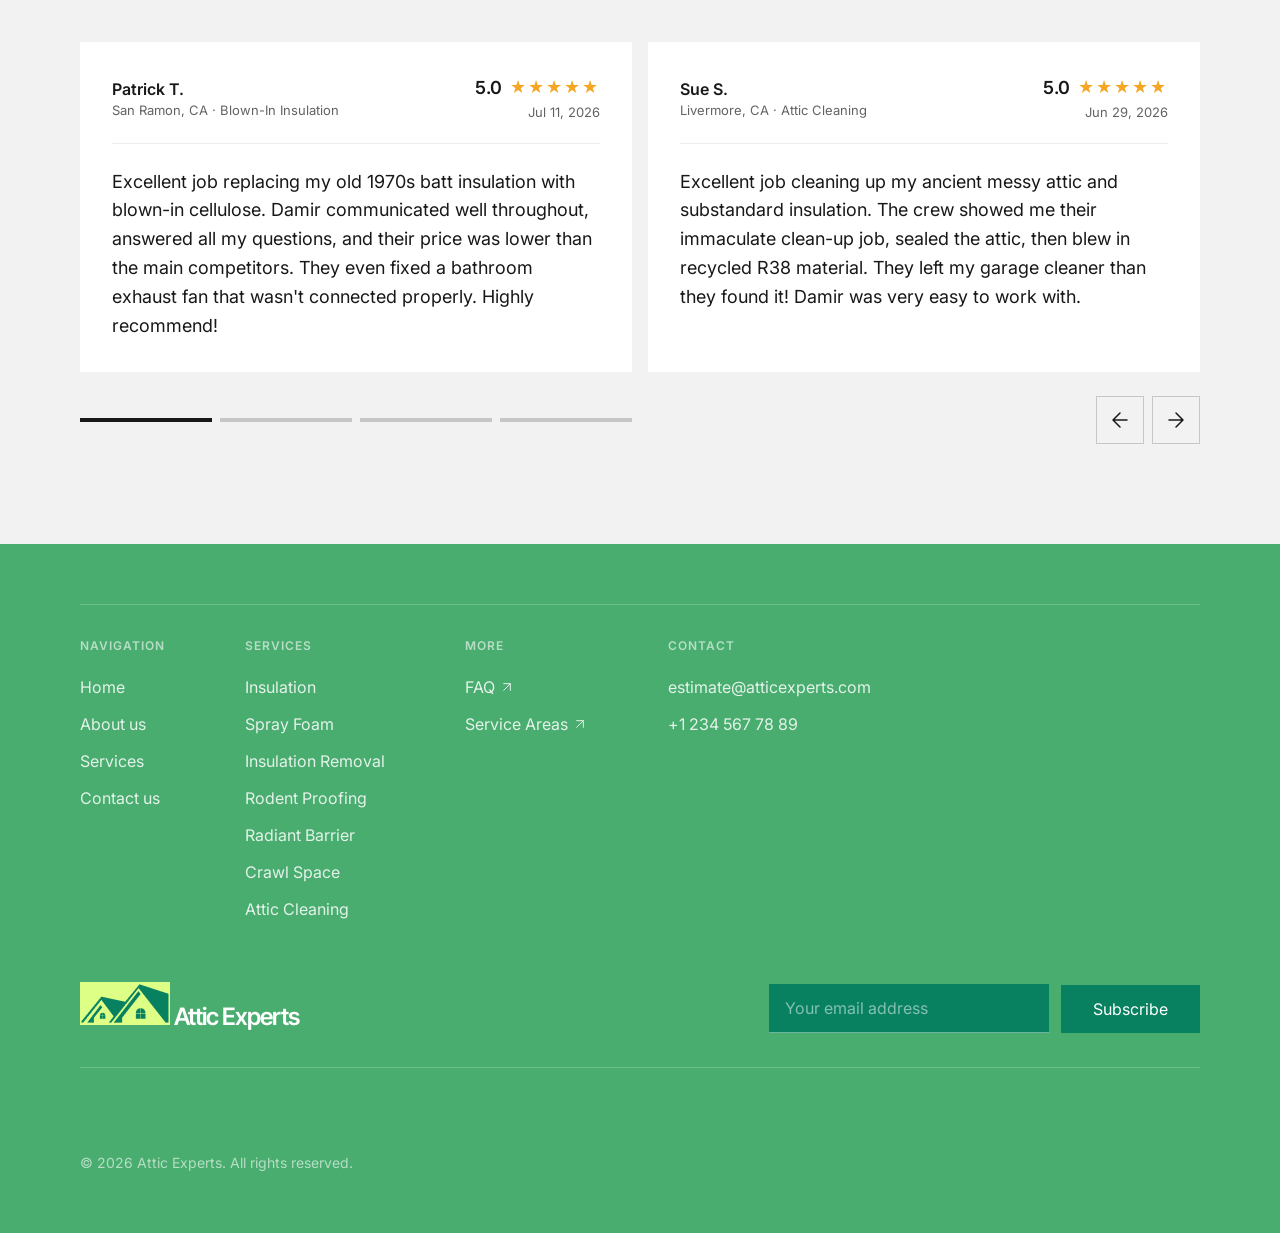
==== commit e1a5d630: "full fix" ====
--- a/index.html
+++ b/index.html
@@ -3,7 +3,7 @@
   <head>
     <meta charset="UTF-8" />
     <meta name="viewport" content="width=device-width, initial-scale=1.0" />
-    <title>Document</title>
+    <title>Attic Insulation & Rodent Proofing in Bay Area — Attic Experts</title>
     <link rel="stylesheet" href="css/fonts.css" />
     <link rel="stylesheet" href="css/reset.css" />
     <link rel="stylesheet" href="css/style.css" />
@@ -39,33 +39,31 @@
       <section class="section section-subheader">
         <div class="container container-subheader">
           <div class="hero-content">
-            <div class="description">
-              <p class="hero-eyebrow__text">
-                Attic & Crawl Space Insulation Service in the Bay Area<svg
-                  xmlns="http://www.w3.org/2000/svg"
-                  width="10"
-                  height="10"
-                  viewBox="0 0 10 10"
-                  fill="none"
-                >
-                  <path
-                    d="M0.75 0.75L9.08333 9.08333M0.75 9.08333H9.08333V0.75"
-                    stroke="black"
-                    stroke-width="1.5"
-                    stroke-linecap="round"
-                    stroke-linejoin="round"
-                  />
-                </svg>
-              </p>
-              <h1 class="hero-title">
-                Attic & Crawl Space Insulation for Bay Area Homes
-              </h1>
-              <p class="hero-description">
-                We inspect your attic thoroughly, quote every line item upfront,
-                and leave your home cleaner than we found it. Serving Bay Area
-                homeowners since 2012.
-              </p>
-            </div>
+            <p class="hero-eyebrow__text">
+              Attic & Crawl Space Insulation Service in the Bay Area<svg
+                xmlns="http://www.w3.org/2000/svg"
+                width="10"
+                height="10"
+                viewBox="0 0 10 10"
+                fill="none"
+              >
+                <path
+                  d="M0.75 0.75L9.08333 9.08333M0.75 9.08333H9.08333V0.75"
+                  stroke="currentColor"
+                  stroke-width="1.5"
+                  stroke-linecap="round"
+                  stroke-linejoin="round"
+                />
+              </svg>
+            </p>
+            <h1 class="hero-title">
+              Attic & Crawl Space Insulation for Bay Area Homes
+            </h1>
+            <p class="hero-description">
+              We inspect your attic thoroughly, quote every line item upfront,
+              and leave your home cleaner than we found it. Serving Bay Area
+              homeowners since 2012.
+            </p>
             <div class="hero-btn">
               <a class="btn btn-primary" href="#">Schedule Free Estimate</a>
               <a class="btn btn-secondary" href="#"
@@ -94,7 +92,7 @@
           </div>
         </div>
       </section>
-      <section class="section sectio-about">
+      <section class="section section-about">
         <div class="container container-about">
           <div class="container-name">
             <p class="hero-eyebrow__text about-title__text">
@@ -107,7 +105,7 @@
               >
                 <path
                   d="M5.8335 5.8335L14.1668 14.1668M5.8335 14.1668H14.1668V5.8335"
-                  stroke="black"
+                  stroke="currentColor"
                   stroke-width="1.5"
                   stroke-linecap="round"
                   stroke-linejoin="round"
@@ -167,7 +165,7 @@
               >
                 <path
                   d="M0.75 0.75L9.08333 9.08333M0.75 9.08333H9.08333V0.75"
-                  stroke="white"
+                  stroke="currentColor"
                   stroke-width="1.5"
                   stroke-linecap="round"
                   stroke-linejoin="round"
@@ -185,12 +183,12 @@
               </p>
             </div>
             <div class="service-title__btn">
-              <a href="#"> See All Services </a>
-            </div>
-          </div>
-        </div>
-        <div class="container container-cervice__cards">
-          <div class="container-cervice__card-item">
+              <a href="services.html">See All Services</a>
+            </div>
+          </div>
+        </div>
+        <div class="container container-service__cards">
+          <div class="container-service__card-item">
             <div class="item-description">
               <h4>01</h4>
               <h3>Spray Foam Insulation</h3>
@@ -198,7 +196,7 @@
                 R-6+ per inch – it insulates and air-seals in a single
                 application. Built for tricky attics and long-term performance.
               </p>
-              <a href="#">Learn more
+              <a href="spray-foam.html">Learn more
                 <svg xmlns="http://www.w3.org/2000/svg" width="24" height="24" viewBox="0 0 24 24" fill="none">
                   <path d="M7 17L17 7M17 17V7H7" stroke="currentColor" stroke-width="1.5" stroke-linecap="round" stroke-linejoin="round"/>
                 </svg>
@@ -208,7 +206,7 @@
               <img src="./img/leader.jpg" alt="Spray foam insulation" />
             </div>
           </div>
-          <div class="container-cervice__card-item container-cervice__card-item--reverse">
+          <div class="container-service__card-item container-service__card-item--reverse">
             <div class="item-description">
               <h4>02</h4>
               <h3>Blown-In Insulation</h3>
@@ -216,7 +214,7 @@
                 Loose-fill cellulose or fiberglass blown directly into your
                 attic floor. Fast installation with no gaps or voids left behind.
               </p>
-              <a href="#">Learn more
+              <a href="blown-in.html">Learn more
                 <svg xmlns="http://www.w3.org/2000/svg" width="24" height="24" viewBox="0 0 24 24" fill="none">
                   <path d="M7 17L17 7M17 17V7H7" stroke="currentColor" stroke-width="1.5" stroke-linecap="round" stroke-linejoin="round"/>
                 </svg>
@@ -226,7 +224,7 @@
               <img src="./img/leader.jpg" alt="Blown-in insulation" />
             </div>
           </div>
-          <div class="container-cervice__card-item">
+          <div class="container-service__card-item">
             <div class="item-description">
               <h4>03</h4>
               <h3>Rodent Proofing</h3>
@@ -234,7 +232,7 @@
                 We seal every entry point rodents use to get in – vents, gaps,
                 and cracks – then remove contaminated insulation and sanitize.
               </p>
-              <a href="#">Learn more
+              <a href="rodent-proofing.html">Learn more
                 <svg xmlns="http://www.w3.org/2000/svg" width="24" height="24" viewBox="0 0 24 24" fill="none">
                   <path d="M7 17L17 7M17 17V7H7" stroke="currentColor" stroke-width="1.5" stroke-linecap="round" stroke-linejoin="round"/>
                 </svg>
@@ -244,7 +242,7 @@
               <img src="./img/leader.jpg" alt="Rodent proofing" />
             </div>
           </div>
-          <div class="container-cervice__card-item container-cervice__card-item--reverse">
+          <div class="container-service__card-item container-service__card-item--reverse">
             <div class="item-description">
               <h4>04</h4>
               <h3>Crawl Space Encapsulation</h3>
@@ -252,7 +250,7 @@
                 A full vapor barrier system that eliminates moisture, mold risk,
                 and energy loss from beneath your home – built to last decades.
               </p>
-              <a href="#">Learn more
+              <a href="crawl-space.html">Learn more
                 <svg xmlns="http://www.w3.org/2000/svg" width="24" height="24" viewBox="0 0 24 24" fill="none">
                   <path d="M7 17L17 7M17 17V7H7" stroke="currentColor" stroke-width="1.5" stroke-linecap="round" stroke-linejoin="round"/>
                 </svg>
@@ -288,7 +286,8 @@
             </p>
             <h2 class="faq-title">You've Got Questions, We've Got Answers</h2>
             <p class="faq-description">We hear the same concerns from Bay Area homeowners every week. Here are honest answers – no fluff, no upsells.</p>
-            <p class="faq-still">Still Have Questions?</p>
+            
+            <a href="faq.html" class="faq-still">Still Have Questions?</a>
           </div>
           <div class="faq-right">
             <div class="faq-item faq-item--open">
@@ -377,7 +376,6 @@
               <div class="testimonial-card">
                 <div class="testimonial-card__header">
                   <div class="testimonial-card__author">
-                    <img src="./img/leader.jpg" alt="Patrick T." class="testimonial-card__avatar" />
                     <div class="testimonial-card__author-info">
                       <p class="testimonial-card__name">Patrick T.</p>
                       <p class="testimonial-card__meta">San Ramon, CA · Blown-In Insulation</p>
@@ -396,7 +394,6 @@
               <div class="testimonial-card">
                 <div class="testimonial-card__header">
                   <div class="testimonial-card__author">
-                    <img src="./img/leader.jpg" alt="Sue S." class="testimonial-card__avatar" />
                     <div class="testimonial-card__author-info">
                       <p class="testimonial-card__name">Sue S.</p>
                       <p class="testimonial-card__meta">Livermore, CA · Attic Cleaning</p>
@@ -415,7 +412,6 @@
               <div class="testimonial-card">
                 <div class="testimonial-card__header">
                   <div class="testimonial-card__author">
-                    <img src="./img/leader.jpg" alt="Jeffrey S." class="testimonial-card__avatar" />
                     <div class="testimonial-card__author-info">
                       <p class="testimonial-card__name">Jeffrey S.</p>
                       <p class="testimonial-card__meta">Oakland, CA · Full Attic Upgrade</p>
@@ -434,7 +430,6 @@
               <div class="testimonial-card">
                 <div class="testimonial-card__header">
                   <div class="testimonial-card__author">
-                    <img src="./img/leader.jpg" alt="Heather V." class="testimonial-card__avatar" />
                     <div class="testimonial-card__author-info">
                       <p class="testimonial-card__name">Heather V.</p>
                       <p class="testimonial-card__meta">San Francisco, CA · Blown-In Insulation</p>
@@ -453,7 +448,6 @@
               <div class="testimonial-card">
                 <div class="testimonial-card__header">
                   <div class="testimonial-card__author">
-                    <img src="./img/leader.jpg" alt="Steve D." class="testimonial-card__avatar" />
                     <div class="testimonial-card__author-info">
                       <p class="testimonial-card__name">Steve D.</p>
                       <p class="testimonial-card__meta">Danville, CA · Full Attic Upgrade</p>
@@ -472,7 +466,6 @@
               <div class="testimonial-card">
                 <div class="testimonial-card__header">
                   <div class="testimonial-card__author">
-                    <img src="./img/leader.jpg" alt="Cynthia K." class="testimonial-card__avatar" />
                     <div class="testimonial-card__author-info">
                       <p class="testimonial-card__name">Cynthia K.</p>
                       <p class="testimonial-card__meta">Oakley, CA · Rodent Proofing</p>
@@ -491,7 +484,6 @@
               <div class="testimonial-card">
                 <div class="testimonial-card__header">
                   <div class="testimonial-card__author">
-                    <img src="./img/leader.jpg" alt="Adriana V." class="testimonial-card__avatar" />
                     <div class="testimonial-card__author-info">
                       <p class="testimonial-card__name">Adriana V.</p>
                       <p class="testimonial-card__meta">San Francisco, CA · Rodent Proofing</p>
@@ -510,7 +502,6 @@
               <div class="testimonial-card">
                 <div class="testimonial-card__header">
                   <div class="testimonial-card__author">
-                    <img src="./img/leader.jpg" alt="Jennifer V." class="testimonial-card__avatar" />
                     <div class="testimonial-card__author-info">
                       <p class="testimonial-card__name">Jennifer V.</p>
                       <p class="testimonial-card__meta">Livermore, CA · Attic Insulation</p>
@@ -558,7 +549,7 @@
             <ul class="footer__list">
               <li><a href="index.html" class="footer__link">Home</a></li>
               <li><a href="about.html" class="footer__link">About us</a></li>
-              <li><a href="#" class="footer__link">Services</a></li>
+              <li><a href="services.html" class="footer__link">Services</a></li>
               <li><a href="contact.html" class="footer__link">Contact us</a></li>
             </ul>
           </div>
@@ -578,14 +569,14 @@
             <p class="footer__heading">More</p>
             <ul class="footer__list">
               <li>
-                <a href="#" class="footer__link footer__link--arrow">FAQ
+                <a href="faq.html" class="footer__link footer__link--arrow">FAQ
                   <svg xmlns="http://www.w3.org/2000/svg" width="16" height="16" viewBox="0 0 24 24" fill="none">
                     <path d="M7 17L17 7M17 17V7H7" stroke="currentColor" stroke-width="1.5" stroke-linecap="round" stroke-linejoin="round"/>
                   </svg>
                 </a>
               </li>
               <li>
-                <a href="#" class="footer__link footer__link--arrow">Service Areas
+                <a href="service-areas.html" class="footer__link footer__link--arrow">Service Areas
                   <svg xmlns="http://www.w3.org/2000/svg" width="16" height="16" viewBox="0 0 24 24" fill="none">
                     <path d="M7 17L17 7M17 17V7H7" stroke="currentColor" stroke-width="1.5" stroke-linecap="round" stroke-linejoin="round"/>
                   </svg>
--- a/css/style.css
+++ b/css/style.css
@@ -13,6 +13,8 @@
   --bg: #f2f2f2;
   --forest: #065c46;
   --lime: #e4f63c;
+  --star: #f5a623;
+  --error: #e53e3e;
 }
 
 /* Buttons */
@@ -50,33 +52,11 @@
 }
 
 .btn-secondary:hover {
-  border: 1px solid var(--green-hovered);
-  background:
-    linear-gradient(
-        to bottom right,
-        rgba(86, 154, 98, 0.37) 0%,
-        rgba(86, 154, 98, 0) 50%
-      )
-      bottom right / 50% 50% no-repeat,
-    linear-gradient(
-        to bottom left,
-        rgba(86, 154, 98, 0.37) 0%,
-        rgba(86, 154, 98, 0) 50%
-      )
-      bottom left / 50% 50% no-repeat,
-    linear-gradient(
-        to top left,
-        rgba(86, 154, 98, 0.37) 0%,
-        rgba(86, 154, 98, 0) 50%
-      )
-      top left / 50% 50% no-repeat,
-    linear-gradient(
-        to top right,
-        rgba(86, 154, 98, 0.37) 0%,
-        rgba(86, 154, 98, 0) 50%
-      )
-      top right / 50% 50% no-repeat;
-}
+  border-color: var(--green-hovered);
+  background-color: var(--soft-green);
+  color: var(--green-hovered);
+}
+
 
 .btn-accent {
   padding: 12px 32px;
@@ -184,7 +164,6 @@
 
 .nav-header__link--active {
   opacity: 1;
-  color: var(--black);
 }
 
 .nav-header__link--active::after {
@@ -192,12 +171,13 @@
 }
 
 /* ------ HERO ------ */
-.container-subheader {
+.container-subheader,
+.container-sf-hero {
+  display: flex;
+  gap: 16px;
+  padding-inline: 24px;
   padding-block: 20px;
-  padding-inline: 24px;
-  display: flex;
   height: 750px;
-  gap: 16px;
 }
 
 .hero-eyebrow__text {
@@ -209,7 +189,6 @@
   text-transform: uppercase;
   display: flex;
   gap: 4px;
-  padding-bottom: 20px;
 }
 
 .hero-title {
@@ -219,7 +198,6 @@
   font-weight: 600;
   line-height: 130%;
   letter-spacing: 0.96px;
-  padding-bottom: 24px;
 }
 
 .hero-description {
@@ -230,12 +208,13 @@
   letter-spacing: -0.2px;
 }
 
-.hero-content {
+.hero-content,
+.sf-hero__content {
+  flex: 0 0 55%;
+  display: flex;
+  flex-direction: column;
+  gap: 24px;
   padding: 65px 60px;
-  width: 798px;
-  display: flex;
-  flex-direction: column;
-  gap: 24px;
   background: var(--soft-green);
 }
 
@@ -245,13 +224,15 @@
   margin-top: auto;
 }
 
-.hero-img {
-  width: 40%;
+.hero-img,
+.sf-hero__img {
+  flex: 1;
   height: 100%;
   overflow: hidden;
 }
 
-.hero-img img {
+.hero-img img,
+.sf-hero__img img {
   width: 100%;
   height: 100%;
   object-fit: cover;
@@ -360,10 +341,7 @@
   background: var(--white);
 }
 
-.card-rate .card-top {
-  color: var(--primary-green);
-}
-
+.card-rate .card-top,
 .card-rate .card-bot {
   color: var(--primary-green);
 }
@@ -374,10 +352,7 @@
   background: var(--forest);
 }
 
-.card-prot .card-top {
-  color: var(--white);
-}
-
+.card-prot .card-top,
 .card-prot .card-bot {
   color: var(--white);
 }
@@ -491,7 +466,7 @@
   line-height: 150%;
 }
 
-.container-cervice__cards {
+.container-service__cards {
   display: flex;
   flex-wrap: wrap;
   padding: 0 80px 100px 80px;
@@ -499,12 +474,12 @@
   row-gap: 16px;
 }
 
-.container-cervice__card-item {
+.container-service__card-item {
   display: flex;
   width: calc(50% - 8px);
 }
 
-.container-cervice__card-item--reverse {
+.container-service__card-item--reverse {
   flex-direction: row-reverse;
 }
 
@@ -574,8 +549,6 @@
   display: flex;
   align-items: flex-start;
   gap: 80px;
-  padding-block: 100px;
-  padding-inline: 80px;
 }
 
 .faq-left {
@@ -606,10 +579,11 @@
 }
 
 .faq-still {
-  color: var(--black);
+  color: var(--primary-green);
   font-family: "Inter Tight", sans-serif;
   font-size: 20px;
   font-weight: 600;
+  margin-top: auto;
 }
 
 .faq-right {
@@ -684,9 +658,6 @@
   z-index: 1;
 }
 
-/* открытие: сначала фон кнопки, потом grid, потом контент */
-.faq-item--open .faq-item__question {
-}
 
 .faq-item--open .faq-item__question::before {
   transform: translateY(0);
@@ -805,68 +776,58 @@
 
 .testimonial-card__header {
   display: flex;
-  align-items: flex-start;
+  align-items: center;
   justify-content: space-between;
+  padding-bottom: 20px;
+  border-bottom: 1px solid rgba(24, 24, 24, 0.08);
 }
 
 .testimonial-card__author {
   display: flex;
-  align-items: center;
-  gap: 16px;
-}
-
-.testimonial-card__avatar {
-  width: 72px;
-  height: 72px;
-  object-fit: cover;
-  object-position: center;
+  flex-direction: column;
+  gap: 4px;
 }
 
 .testimonial-card__name {
   color: var(--black);
   font-family: Inter, sans-serif;
+  font-size: 16px;
+  font-weight: 600;
+  line-height: 150%;
+}
+
+.testimonial-card__meta,
+.testimonial-card__date {
+  color: var(--grey);
+  font-family: Inter, sans-serif;
+  font-size: 13px;
+  line-height: 150%;
+}
+
+.testimonial-card__rating {
+  display: flex;
+  flex-direction: column;
+  align-items: flex-end;
+  gap: 2px;
+}
+
+.testimonial-card__rating-top {
+  display: flex;
+  align-items: center;
+  gap: 8px;
+}
+
+.testimonial-card__score {
+  color: var(--black);
+  font-family: Inter, sans-serif;
   font-size: 18px;
   font-weight: 600;
-  line-height: 150%;
-}
-
-.testimonial-card__meta {
-  color: var(--grey);
-  font-family: Inter, sans-serif;
-  font-size: 14px;
-  line-height: 150%;
-}
-
-.testimonial-card__rating {
-  display: flex;
-  flex-direction: column;
-  align-items: flex-end;
-  gap: 4px;
-}
-
-.testimonial-card__rating-top {
-  display: flex;
-  align-items: center;
-  gap: 8px;
-}
-
-.testimonial-card__score {
-  color: var(--black);
-  font-family: Inter, sans-serif;
-  font-size: 18px;
-  font-weight: 600;
 }
 
 .testimonial-card__stars {
-  color: #f5a623;
+  color: var(--star);
   font-size: 18px;
   letter-spacing: 2px;
-}
-
-.testimonial-card__date {
-  color: var(--grey);
-  font-family: Inter, sans-serif;
-  font-size: 14px;
 }
 
 .testimonial-card__text {
@@ -967,7 +928,7 @@
   padding: 12px 16px;
   border: none;
   border-bottom: 1px solid rgba(255, 255, 255, 0.4);
-  background: transparent;
+  background: var(--green);
   color: var(--white);
   font-family: Inter, sans-serif;
   font-size: 16px;
@@ -1064,7 +1025,7 @@
 
 .contact-form.submitted input:invalid,
 .contact-form.submitted textarea:invalid {
-  border-bottom-color: #e53e3e;
+  border-bottom-color: var(--error);
 }
 
 .contact-info {
@@ -1101,6 +1062,174 @@
   font-family: Inter, sans-serif;
   font-size: 18px;
   font-weight: 400;
+  line-height: 150%;
+}
+
+/* ------ FAQ PAGE ------ */
+.section-faq-hero {
+  background: var(--soft-green);
+}
+
+.container-faq-hero {
+  padding-block: 80px;
+  padding-inline: 80px;
+  max-width: 700px;
+}
+
+.container-faq-page {
+  padding-block: 80px;
+  padding-inline: 80px;
+  display: flex;
+  flex-direction: column;
+  gap: 80px;
+}
+
+.faq-page__group {
+  display: flex;
+  gap: 80px;
+  align-items: flex-start;
+}
+
+.faq-page__category {
+  flex: 0 0 280px;
+  position: sticky;
+  top: 100px;
+  color: var(--black);
+  font-family: "Inter Tight", sans-serif;
+  font-size: 24px;
+  font-weight: 600;
+  line-height: 130%;
+  padding-top: 28px;
+}
+
+.faq-page__group .faq-right {
+  flex: 1;
+}
+
+/* ------ SERVICE AREAS PAGE ------ */
+.section-areas-hero {
+  background: var(--soft-green);
+}
+
+.container-areas-hero {
+  padding-block: 80px;
+  padding-inline: 80px;
+  max-width: 700px;
+}
+
+.container-areas-main {
+  display: flex;
+  gap: 0;
+  height: 800px;
+}
+
+.areas-map {
+  flex: 1;
+  position: relative;
+}
+
+#map {
+  width: 100%;
+  height: 100%;
+}
+
+#map .leaflet-tile-pane {
+  filter: grayscale(0.3) contrast(0.95) brightness(1.05);
+}
+
+#map .leaflet-control-zoom a {
+  font-family: Inter, sans-serif;
+  color: var(--black);
+  border-color: rgba(24, 24, 24, 0.15);
+}
+
+#map .leaflet-control-zoom a:hover {
+  background: var(--soft-green);
+}
+
+#map .leaflet-popup-content-wrapper {
+  border-radius: 0;
+  box-shadow: 0 4px 20px rgba(0, 0, 0, 0.1);
+  font-family: Inter, sans-serif;
+}
+
+#map .leaflet-popup-tip {
+  display: none;
+}
+
+.areas-info {
+  flex: 0 0 380px;
+  display: flex;
+  flex-direction: column;
+  gap: 40px;
+  padding: 48px;
+  background: var(--white);
+}
+
+.areas-info__label {
+  color: var(--grey);
+  font-family: Inter, sans-serif;
+  font-size: 12px;
+  font-weight: 600;
+  letter-spacing: 1px;
+  text-transform: uppercase;
+  margin-bottom: 16px;
+}
+
+.areas-hours__list {
+  display: flex;
+  flex-direction: column;
+  gap: 12px;
+}
+
+.areas-hours__item {
+  display: flex;
+  justify-content: space-between;
+  align-items: center;
+  padding-bottom: 12px;
+  border-bottom: 1px solid rgba(24, 24, 24, 0.08);
+}
+
+.areas-hours__day {
+  color: var(--black);
+  font-family: Inter, sans-serif;
+  font-size: 15px;
+}
+
+.areas-hours__time {
+  color: var(--grey);
+  font-family: Inter, sans-serif;
+  font-size: 15px;
+}
+
+.areas-contact {
+  display: flex;
+  flex-direction: column;
+  gap: 10px;
+}
+
+.areas-contact__value {
+  color: var(--black);
+  font-family: Inter, sans-serif;
+  font-size: 16px;
+  line-height: 150%;
+  transition: color 0.15s ease;
+}
+
+.areas-contact__value:hover {
+  color: var(--green);
+}
+
+.areas-cities__list {
+  display: grid;
+  grid-template-columns: 1fr 1fr;
+  gap: 10px 16px;
+}
+
+.areas-cities__list li {
+  color: var(--black);
+  font-family: Inter, sans-serif;
+  font-size: 15px;
   line-height: 150%;
 }
 
@@ -1116,42 +1245,19 @@
 }
 
 /* ------ SPRAY FOAM PAGE ------ */
-.container-sf-hero {
-  display: flex;
-  gap: 16px;
-  padding-inline: 24px;
-  padding-block: 20px;
-  height: 750px;
-}
-
-.sf-hero__content {
-  flex: 0 0 55%;
-  display: flex;
-  flex-direction: column;
-  gap: 24px;
-  padding: 65px 60px;
-  background: var(--soft-green);
-}
-
-.sf-hero__img {
-  flex: 1;
-  height: 100%;
-  overflow: hidden;
-}
-
-.sf-hero__img img {
-  width: 100%;
-  height: 100%;
-  object-fit: cover;
-  object-position: center;
-}
-
-.container-sf-what {
-  display: flex;
-  gap: 80px;
-  align-items: center;
+
+
+.container-sf-what,
+.container-sf-how,
+.container-faq {
   padding-block: 100px;
   padding-inline: 80px;
+}
+
+.container-sf-what {
+  display: flex;
+  gap: 80px;
+  align-items: center;
 }
 
 .sf-what__left {
@@ -1242,20 +1348,10 @@
   display: flex;
   gap: 80px;
   align-items: flex-start;
-  padding-block: 100px;
-  padding-inline: 80px;
 }
 
 .sf-how__left {
   flex: 0 0 320px;
-}
-
-.sf-how__left .hero-eyebrow__text {
-  color: rgba(255, 255, 255, 0.6);
-}
-
-.sf-how__left .sf-section__title {
-  color: var(--white);
 }
 
 .sf-how__left .hero-eyebrow__text {
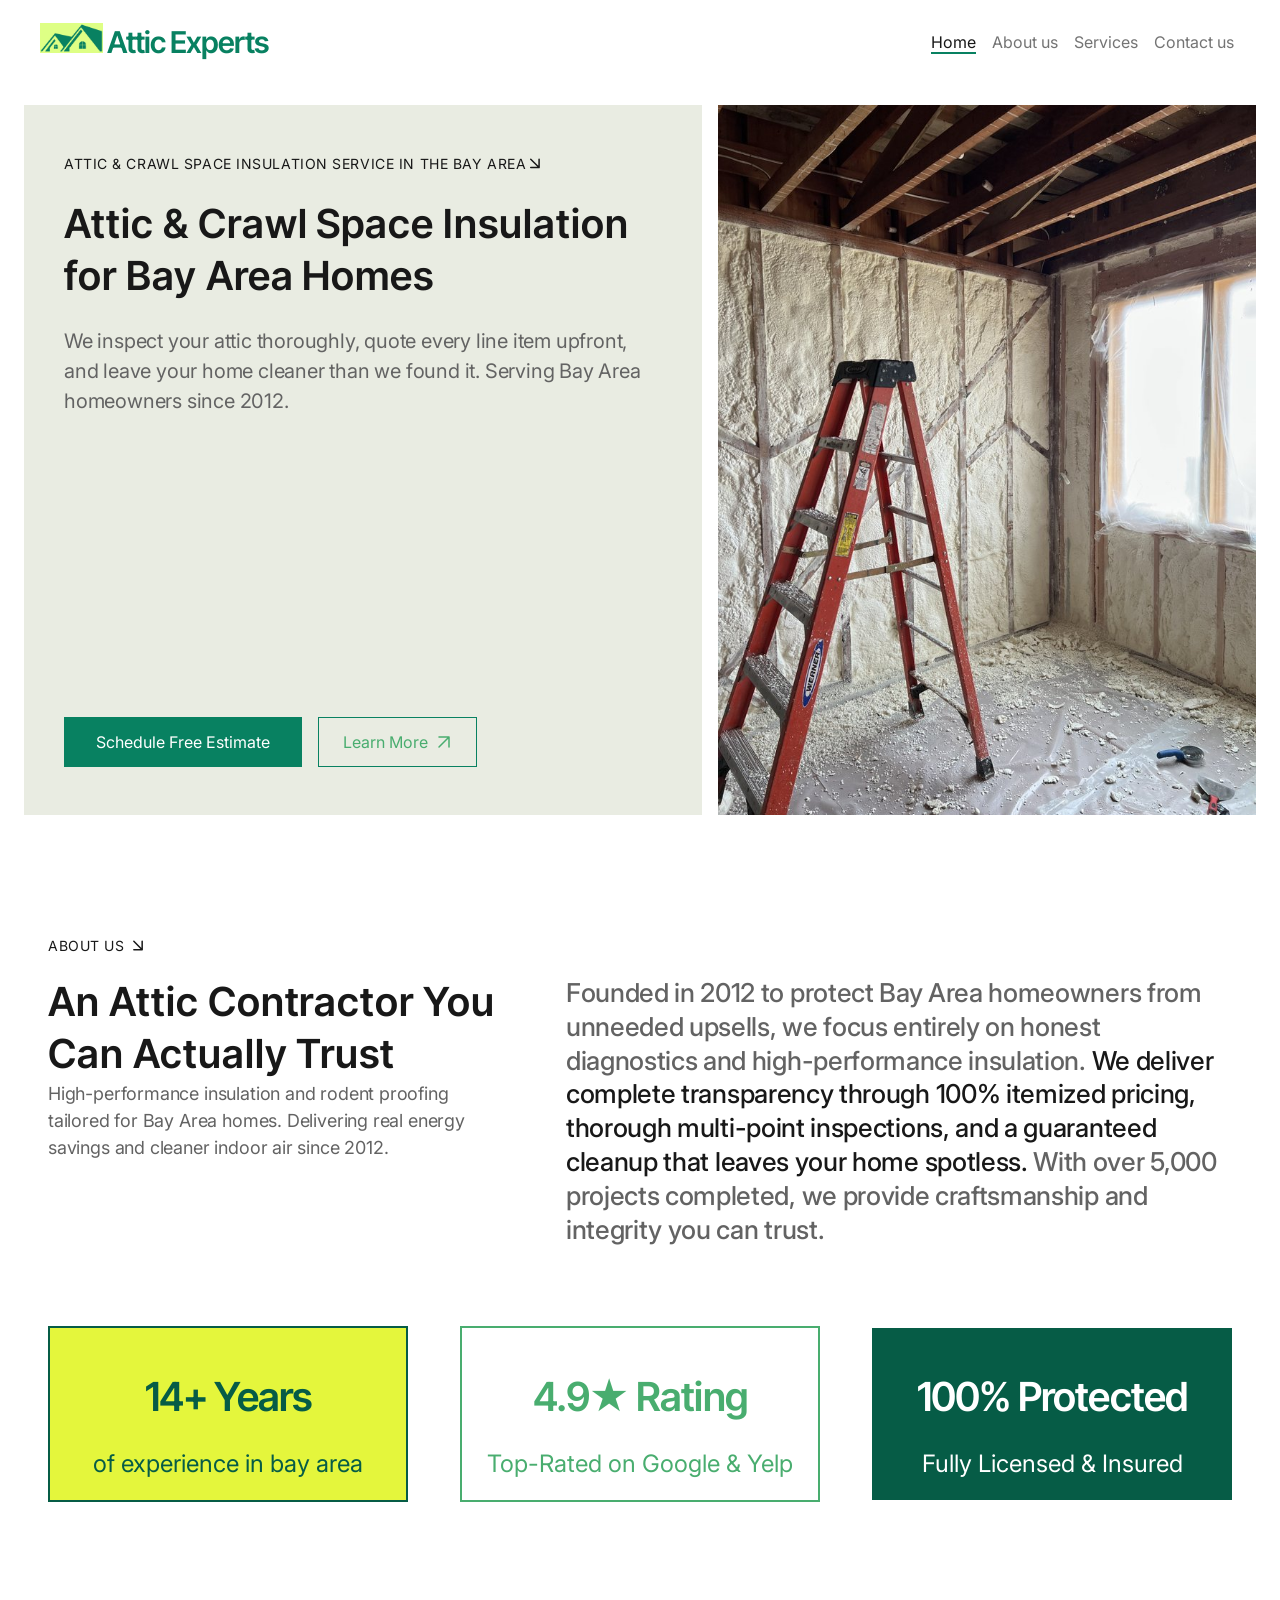
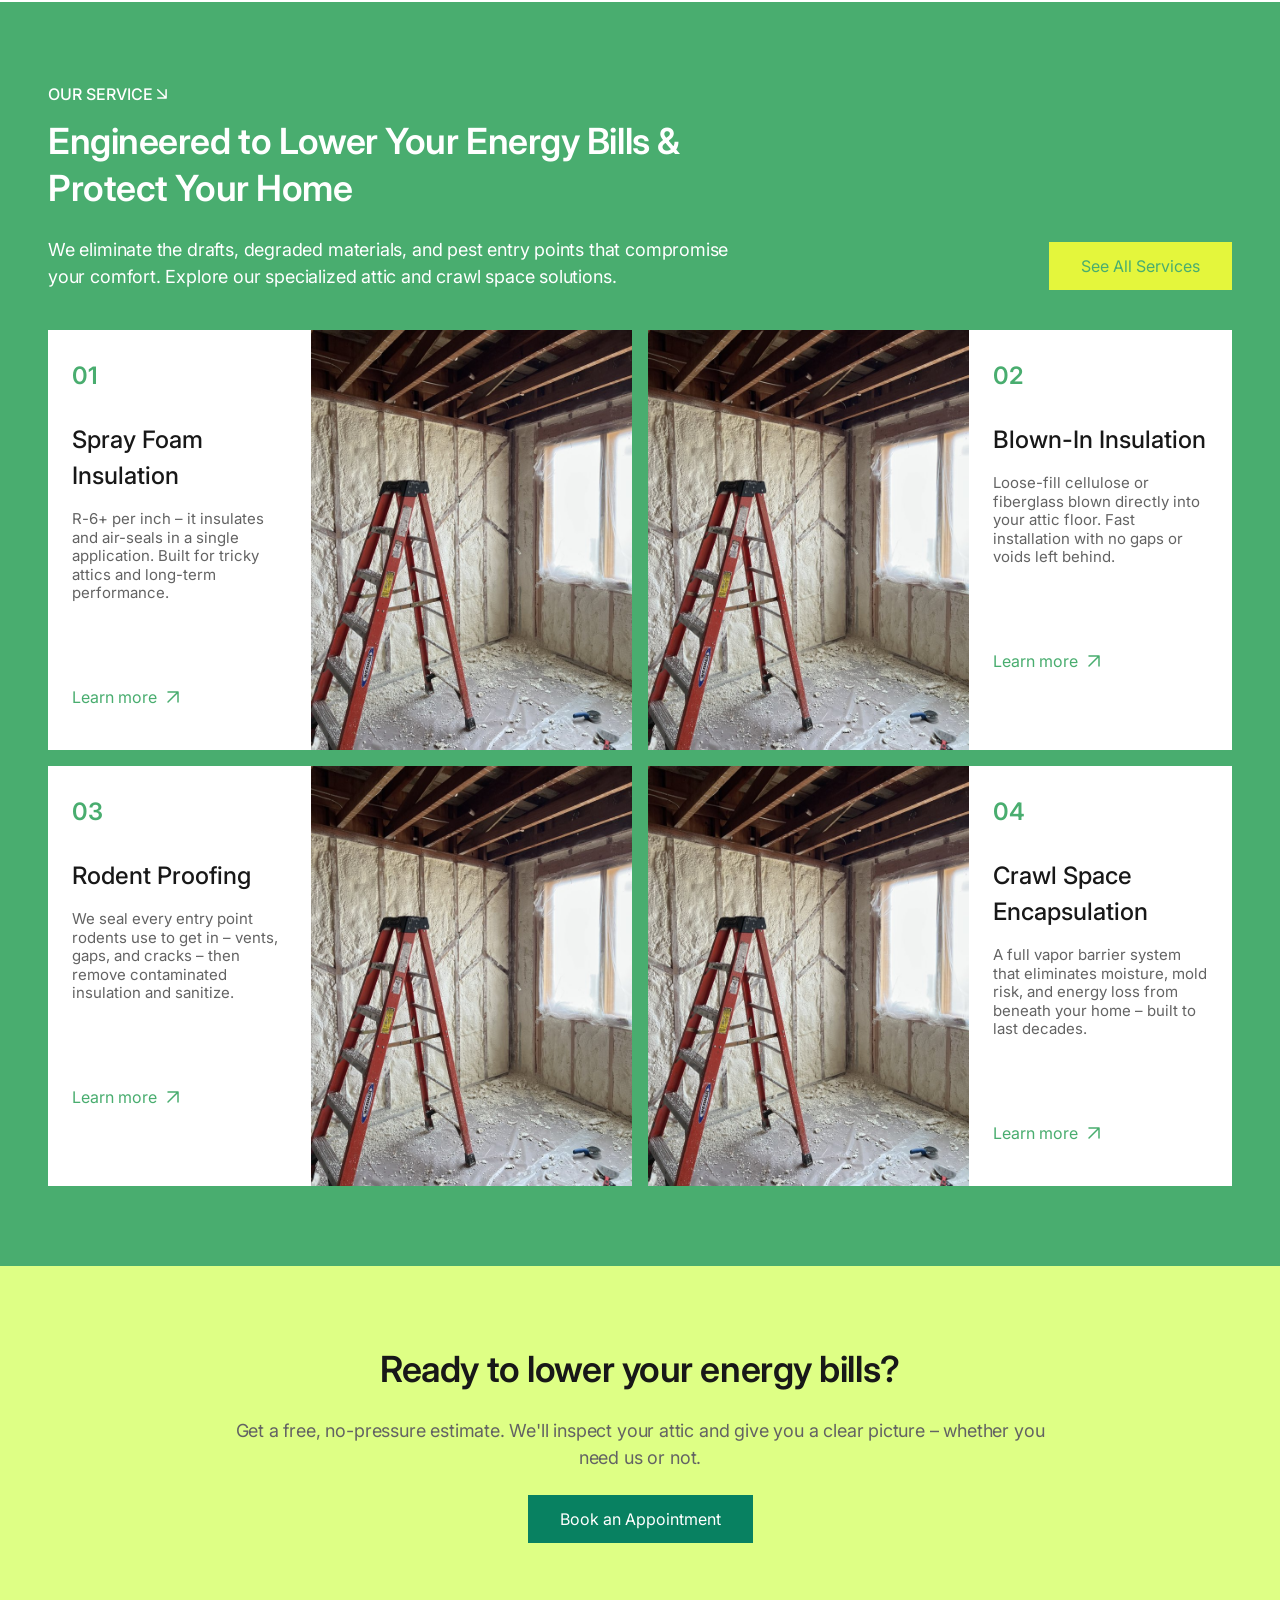
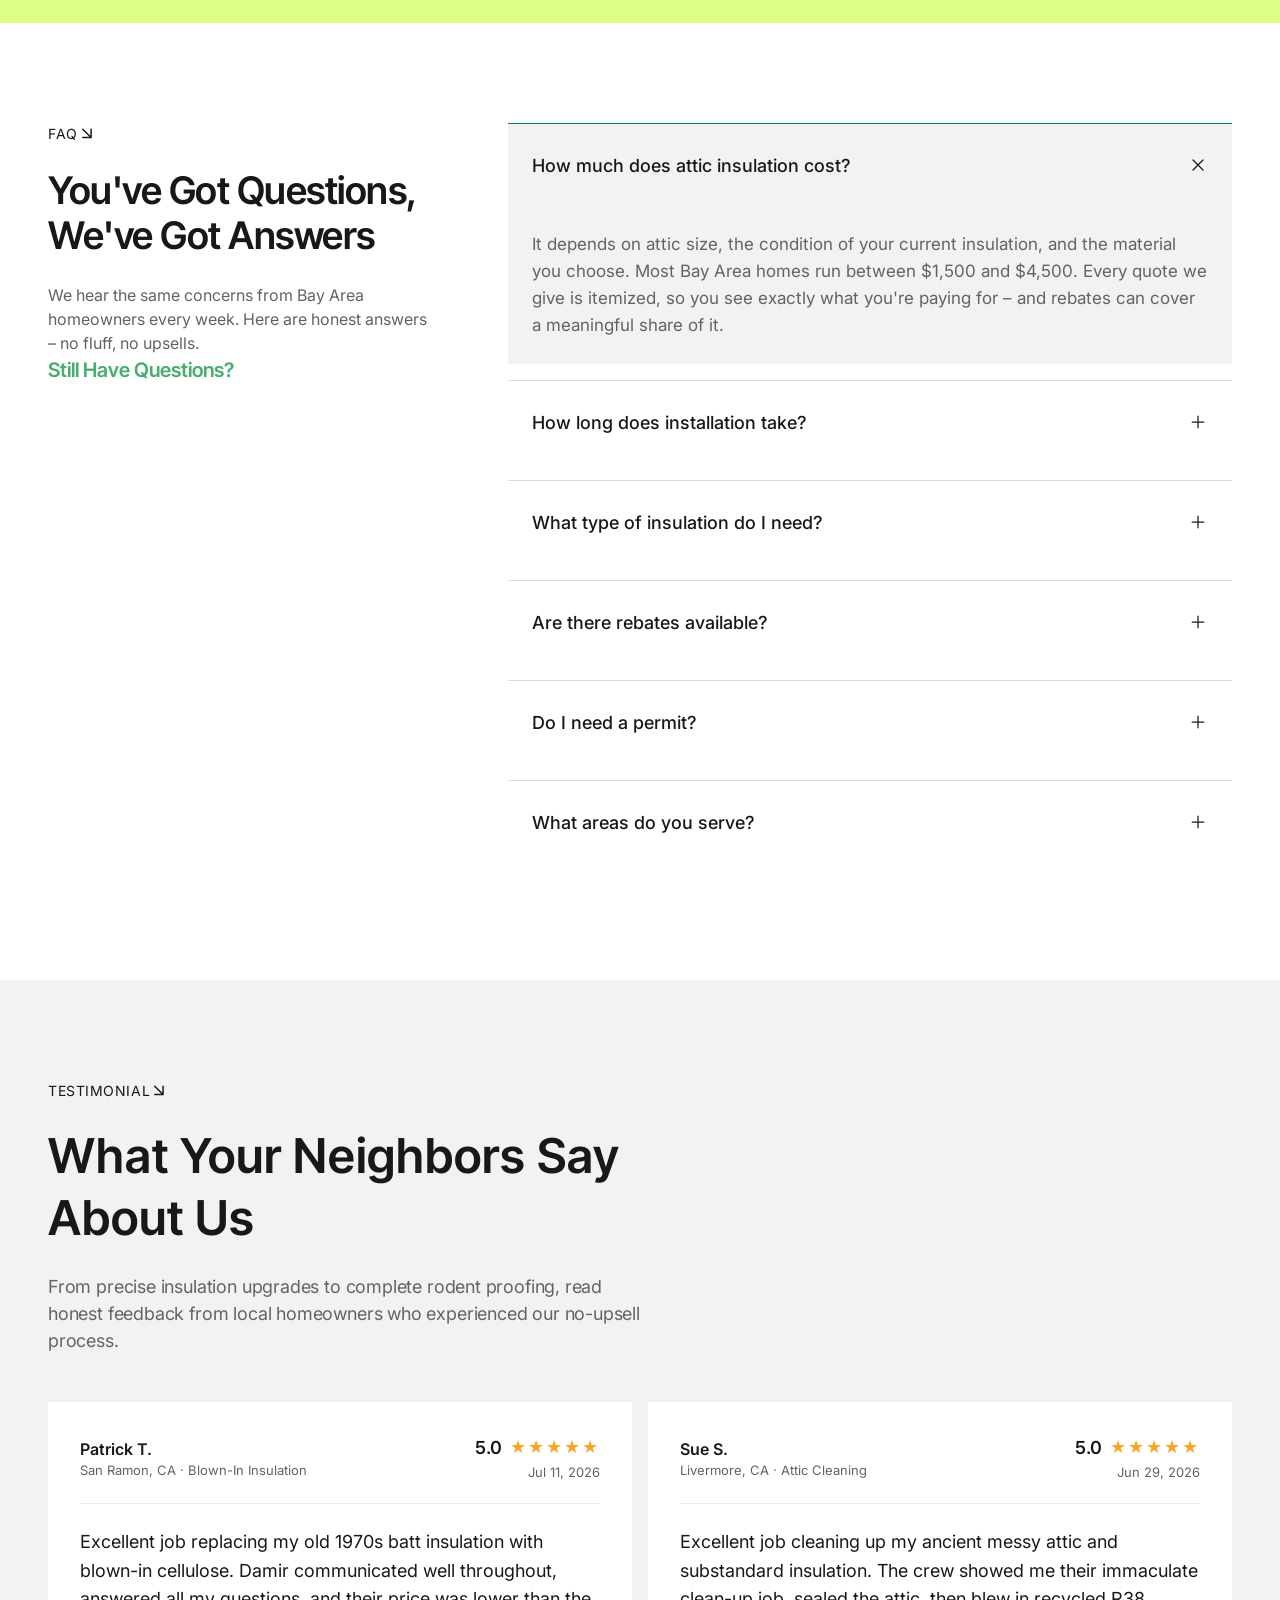
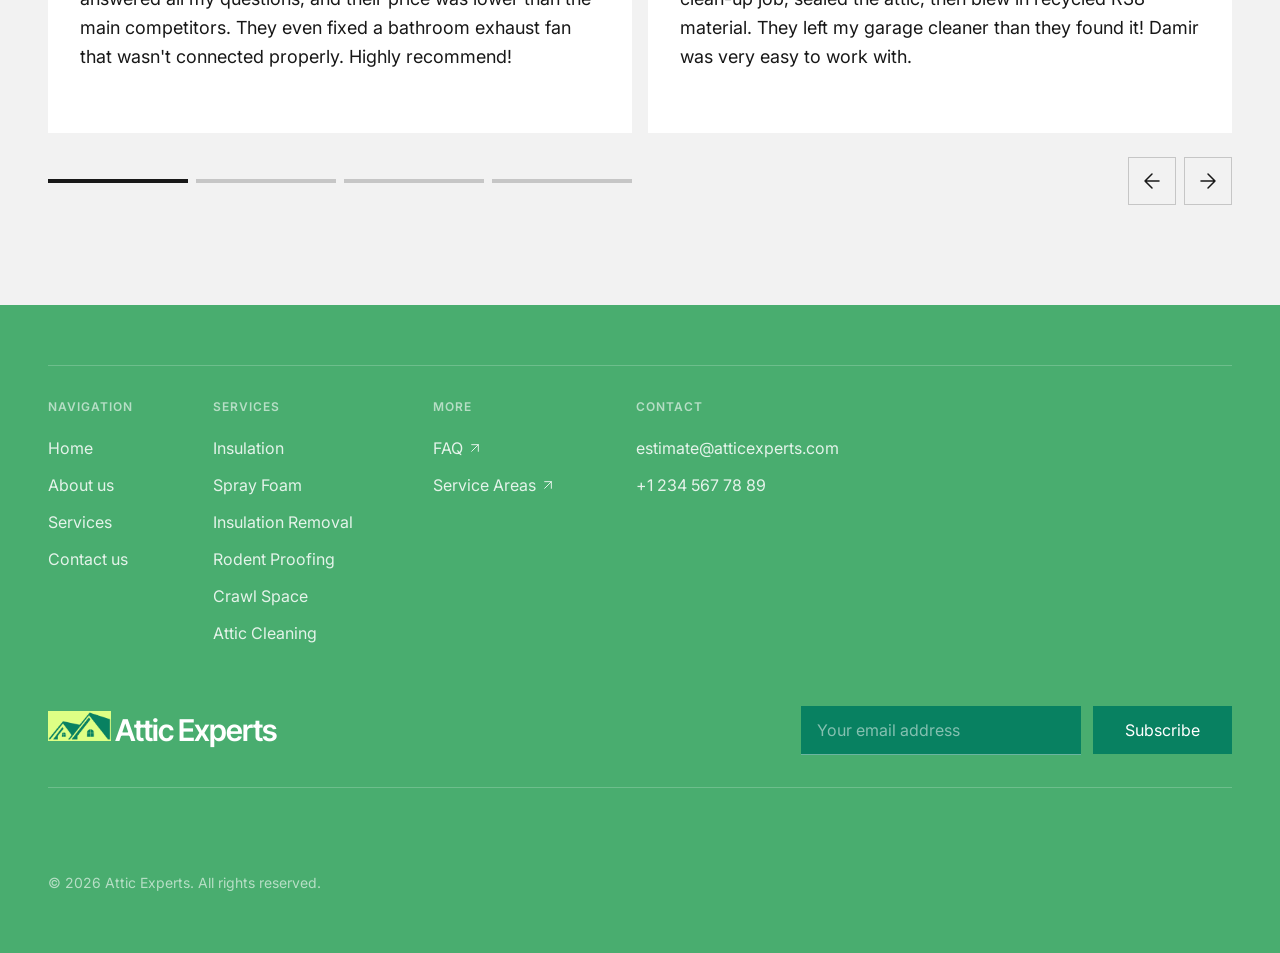
==== commit cbb4abe5: "big fix | @media" ====
--- a/index.html
+++ b/index.html
@@ -32,6 +32,11 @@
               </li>
             </ul>
           </nav>
+          <button class="nav-burger" aria-label="Toggle menu" aria-expanded="false">
+            <span></span>
+            <span></span>
+            <span></span>
+          </button>
         </div>
       </div>
     </header>
@@ -65,8 +70,8 @@
               homeowners since 2012.
             </p>
             <div class="hero-btn">
-              <a class="btn btn-primary" href="#">Schedule Free Estimate</a>
-              <a class="btn btn-secondary" href="#"
+              <a class="btn btn-primary" href="contact.html">Schedule Free Estimate</a>
+              <a class="btn btn-secondary" href="about.html"
                 >Learn More<svg
                   xmlns="http://www.w3.org/2000/svg"
                   width="24"
@@ -560,7 +565,6 @@
               <li><a href="spray-foam.html" class="footer__link">Spray Foam</a></li>
               <li><a href="insulation-removal.html" class="footer__link">Insulation Removal</a></li>
               <li><a href="rodent-proofing.html" class="footer__link">Rodent Proofing</a></li>
-              <li><a href="#" class="footer__link">Radiant Barrier</a></li>
               <li><a href="crawl-space.html" class="footer__link">Crawl Space</a></li>
               <li><a href="attic-cleaning.html" class="footer__link">Attic Cleaning</a></li>
             </ul>
--- a/css/style.css
+++ b/css/style.css
@@ -60,14 +60,14 @@
 
 .btn-accent {
   padding: 12px 32px;
-  background: var(--yellow);
-  color: var(--black);
-  transition: background 0.15s ease;
+  background-color: var(--yellow);
+  color: var(--black);
+  transition: background-color 0.15s ease;
 }
 
 .btn-accent:hover {
   padding: 12px 26px;
-  background: var(--yellow-hovered);
+  background-color: var(--yellow-hovered);
   font-family: "Inter Tight", sans-serif;
   font-weight: 500;
   letter-spacing: 0.64px;
@@ -124,6 +124,8 @@
 
 .logo img {
   padding-right: 4px;
+  height: 1em;
+  width: auto;
 }
 
 .nav-header__list {
@@ -634,7 +636,7 @@
   font-family: Inter, sans-serif;
   font-size: 17px;
   line-height: 160%;
-  max-width: 100%;
+
   padding: 24px;
 }
 
@@ -835,7 +837,7 @@
   font-family: Inter, sans-serif;
   font-size: 18px;
   line-height: 160%;
-  max-width: 100%;
+
 }
 
 /* ------ FOOTER ------ */
@@ -1061,7 +1063,6 @@
   color: var(--black);
   font-family: Inter, sans-serif;
   font-size: 18px;
-  font-weight: 400;
   line-height: 150%;
 }
 
@@ -1283,7 +1284,7 @@
   font-family: Inter, sans-serif;
   font-size: 18px;
   line-height: 160%;
-  max-width: 100%;
+
 }
 
 .sf-section__text--spaced {
@@ -1337,7 +1338,7 @@
   font-family: Inter, sans-serif;
   font-size: 17px;
   line-height: 150%;
-  max-width: 100%;
+
 }
 
 .section-sf-how {
@@ -1399,6 +1400,434 @@
   font-family: Inter, sans-serif;
   font-size: 16px;
   line-height: 150%;
-  max-width: 100%;
-}
-
+
+}
+
+/* Бургер скрыт на десктопе */
+.nav-burger { display: none; }
+
+/* ============================================================
+   RESPONSIVE
+   ============================================================ */
+
+/* ------ 1280px — Ноутбуки ------ */
+@media (max-width: 1280px) {
+
+  /* Header */
+  .logo { font-size: 30px; }
+  .container-header { padding-inline: 40px; }
+
+  /* Hero */
+  .hero-title { font-size: 40px; }
+  .hero-content,
+  .sf-hero__content { padding: 48px 40px; }
+
+  /* About */
+  .container-about { padding-inline: 48px; }
+  .about { gap: 60px; }
+  .about-description { font-size: 26px; }
+
+  /* Services */
+  .container-service { padding: 80px 48px 40px; }
+  .container-service__cards { padding: 0 48px 80px; }
+  .service-title__text h3 { font-size: 36px; }
+
+  /* FAQ */
+  .container-faq { padding-inline: 48px; }
+  .faq-title { font-size: 38px; }
+
+  /* Testimonial */
+  .container-testimonial { padding-inline: 48px; }
+
+  /* Contact */
+  .container-contact { padding-inline: 48px; }
+
+  /* Service pages */
+  .container-sf-what,
+  .container-sf-how,
+  .container-faq { padding-inline: 48px; }
+  .container-sf-when { padding-inline: 48px; }
+  .sf-section__title { font-size: 34px; }
+
+  /* CTA */
+  .container-main__sub--text h3 { font-size: 36px; }
+
+  /* Footer */
+  .footer__container { padding-inline: 48px; }
+}
+
+/* ------ 1024px — Планшеты ------ */
+@media (max-width: 1024px) {
+
+  /* Header */
+  .logo { font-size: 26px; }
+  .container-header { padding-inline: 24px; }
+  .nav-header__list { gap: 12px; }
+  .nav-header__link { font-size: 14px; }
+
+  /* Hero */
+  .container-subheader,
+  .container-sf-hero { height: 560px; }
+  .hero-title { font-size: 34px; }
+  .hero-description { font-size: 17px; }
+  .hero-content,
+  .sf-hero__content { padding: 36px 28px; gap: 16px; }
+
+  /* About */
+  .container-about { padding-block: 70px; padding-inline: 32px; }
+  .about { gap: 40px; }
+  .about-description { font-size: 22px; }
+  .container-card { gap: 12px; }
+  .card { width: auto; flex: 1; }
+  .card-top { font-size: 30px; line-height: 60px; }
+  .card-bot { font-size: 16px; }
+
+  /* Services */
+  .container-service { padding: 60px 32px 32px; }
+  .container-service__cards { padding: 0 32px 60px; }
+  .service-title { flex-direction: column; align-items: flex-start; gap: 24px; }
+  .service-title__text h3 { font-size: 30px; }
+  .container-service__card-item { width: 100%; flex-direction: column; }
+  .container-service__card-item--reverse { flex-direction: column; }
+  .item-description { flex: none; width: 100%; height: auto; }
+  .item-description p { padding-bottom: 24px; }
+  .item-img { flex: none; width: 100%; height: 260px; }
+
+  /* FAQ */
+  .container-faq { padding-inline: 32px; gap: 48px; }
+  .faq-left { flex: 0 0 280px; }
+  .faq-title { font-size: 32px; }
+  .faq-item__question { font-size: 15px; padding-block: 20px; }
+
+  /* Testimonial */
+  .container-testimonial { padding-block: 70px; padding-inline: 32px; }
+  .testimonial-title { font-size: 36px; }
+
+  /* CTA */
+  .container-main__sub--text h3 { font-size: 32px; }
+  .container-main__sub--text { padding: 60px 0; }
+
+  /* Contact */
+  .container-contact { padding-block: 60px; padding-inline: 32px; }
+  .contact-body { gap: 48px; }
+
+  /* Service pages */
+  .container-sf-what,
+  .container-sf-how,
+  .container-faq,
+  .container-sf-when { padding-inline: 32px; padding-block: 70px; }
+  .sf-section__title { font-size: 30px; }
+  .sf-what__left { flex: 0 0 280px; }
+  .sf-when__item { padding: 24px; }
+  .sf-step__title { font-size: 17px; }
+
+  /* Services page */
+  .container-services-title { padding-inline: 32px; padding-block: 60px; }
+
+  /* FAQ page */
+  .container-faq-page { padding-inline: 32px; gap: 60px; }
+  .faq-page__category { flex: 0 0 200px; font-size: 20px; }
+
+  /* Areas page */
+  .container-areas-hero { padding-inline: 32px; }
+  .container-areas-main { height: 650px; }
+  .areas-info { flex: 0 0 300px; padding: 32px; }
+
+  /* Footer */
+  .footer__container { padding-inline: 40px; }
+  .footer__top { gap: 40px; }
+}
+
+/* ------ 768px — Маленькие планшеты ------ */
+@media (max-width: 768px) {
+
+  /* Header */
+  .container-header { padding-inline: 20px; position: relative; }
+  .logo { font-size: 22px; }
+
+  /* Hero — колонки в столбик */
+  .container-subheader,
+  .container-sf-hero {
+    flex-direction: column;
+    height: auto;
+    padding-inline: 0;
+    padding-block: 0;
+    gap: 0;
+  }
+
+  .hero-content,
+  .sf-hero__content {
+    flex: none;
+    width: 100%;
+    padding: 40px 24px;
+    gap: 16px;
+  }
+
+  .hero-img,
+  .sf-hero__img {
+    width: 100%;
+    height: 300px;
+    flex: none;
+  }
+
+  .hero-title { font-size: 32px; letter-spacing: 0; }
+  .hero-description { font-size: 16px; }
+  .hero-btn { flex-wrap: wrap; }
+
+  /* About */
+  .container-about { padding-block: 60px; padding-inline: 24px; }
+  .about { flex-direction: column; gap: 32px; padding-bottom: 48px; }
+  .about-description { font-size: 20px; }
+  .container-card { flex-direction: column; gap: 12px; }
+  .card { width: 100%; }
+  .card-year, .card-rate, .card-prot { padding: 20px; }
+
+  /* Services section */
+  .container-service { padding: 48px 24px 24px; }
+  .container-service__cards { padding: 0 24px 48px; }
+  .service-title__text h3 { font-size: 26px; }
+  .container-service__card-item { width: 100%; flex-direction: column; }
+  .container-service__card-item--reverse { flex-direction: column; }
+  .item-description { flex: none; width: 100%; height: auto; }
+  .item-description p { padding-bottom: 16px; }
+  .item-img { flex: none; width: 100%; height: 220px; }
+
+  /* FAQ */
+  .container-faq { flex-direction: column; gap: 40px; padding-inline: 24px; }
+  .faq-left { flex: none; width: 100%; position: static; }
+  .faq-title { font-size: 28px; padding-block: 16px; }
+  .faq-still { margin-top: 16px; }
+  .faq-item__question { font-size: 15px; padding-block: 18px; padding-inline: 16px; }
+  .faq-item__answer p { font-size: 15px; }
+
+  /* Testimonial */
+  .container-testimonial { padding-block: 60px; padding-inline: 24px; }
+  .testimonial-title { font-size: 28px; }
+  .testimonial-description { font-size: 16px; }
+  .testimonial-card { flex: 0 0 100%; padding: 24px; }
+  .testimonial-slider__dots { width: 50%; }
+  .testimonial-slider__arrows { width: 50%; justify-content: flex-end; }
+
+  /* CTA */
+  .container-main__sub--text { padding: 48px 0; gap: 16px; }
+  .container-main__sub--text h3 { font-size: 26px; }
+  .container-main__sub--text p { font-size: 16px; }
+
+  /* Contact */
+  .container-contact { padding-block: 48px; padding-inline: 24px; }
+  .contact-body { flex-direction: column; gap: 40px; }
+  .contact-info { flex: none; order: -1; }
+
+  /* Service pages */
+  .container-sf-what { flex-direction: column; gap: 32px; padding-inline: 24px; padding-block: 60px; }
+  .sf-what__left { flex: none; width: 100%; }
+  .sf-what__right { flex: none; width: 100%; }
+  .sf-section__title { font-size: 28px; }
+  .container-sf-when { padding-inline: 24px; padding-block: 60px; }
+  .sf-when__grid { flex-direction: column; }
+  .sf-when__item { flex: none; width: 100%; }
+  .container-sf-how { flex-direction: column; gap: 40px; padding-inline: 24px; padding-block: 60px; }
+  .sf-how__left { flex: none; width: 100%; }
+
+  /* Services page */
+  .container-services-title { padding-inline: 24px; padding-block: 48px; }
+  .container-sf-hero--reverse { flex-direction: column; }
+
+  /* FAQ page */
+  .container-faq-page { padding-inline: 24px; gap: 48px; }
+  .faq-page__group { flex-direction: column; gap: 24px; }
+  .faq-page__category { flex: none; position: static; font-size: 20px; padding-top: 0; }
+
+  /* About page */
+  .sf-when__title { font-size: 16px; }
+
+  /* Service Areas */
+  .container-areas-hero { padding-inline: 24px; padding-block: 48px; }
+  .container-areas-main { flex-direction: column; height: auto; }
+  .areas-map { height: 350px; }
+  .areas-info { flex: none; width: 100%; padding: 32px 24px; }
+  .areas-cities__list { grid-template-columns: 1fr 1fr; }
+
+  /* Скрываем nav, показываем бургер */
+  .nav-header { display: none; }
+  .nav-header.nav-open { display: block; }
+
+  /* Header завсегда поверх меню */
+  header { z-index: 300; }
+
+  /* Мобильное меню — заполняет всё под хедером */
+  .nav-header.nav-open .nav-header__list {
+    display: flex;
+    flex-direction: column;
+    justify-content: center;
+    align-items: center;
+    gap: 0;
+    padding: 0;
+    width: 100%;
+    background: var(--white);
+    position: fixed;
+    top: 80px;
+    left: 0;
+    right: 0;
+    bottom: 0;
+    z-index: 200;
+  }
+
+  .nav-header.nav-open .nav-header__item {
+    width: 100%;
+    text-align: center;
+  }
+
+  .nav-header.nav-open .nav-header__item::after {
+    content: '';
+    display: block;
+    width: 40px;
+    height: 1px;
+    background: rgba(24,24,24,0.1);
+    margin: 0 auto;
+  }
+
+  .nav-header.nav-open .nav-header__link {
+    position: relative;
+    display: block;
+    padding: 20px;
+    font-size: 22px;
+    font-family: "Inter Tight", sans-serif;
+    font-weight: 600;
+    opacity: 1;
+  }
+
+  .nav-header.nav-open .nav-header__link::after {
+    left: 50%;
+    transform: translateX(-50%);
+  }
+
+  /* Убираем hover-анимацию на touch */
+  @media (hover: hover) {
+    .nav-header.nav-open .nav-header__link:hover::after {
+      width: 32px;
+    }
+  }
+
+  .nav-header.nav-open .nav-header__link--active::after {
+    content: '';
+    position: absolute;
+    bottom: 12px;
+    left: 50%;
+    transform: translateX(-50%);
+    width: 32px;
+    height: 2px;
+    background: var(--green);
+  }
+
+  /* Бургер кнопка */
+  .nav-burger {
+    display: flex;
+    flex-direction: column;
+    justify-content: center;
+    gap: 5px;
+    width: 40px;
+    height: 40px;
+    padding: 8px;
+    background: transparent;
+    cursor: pointer;
+  }
+
+  .nav-burger span {
+    display: block;
+    width: 24px;
+    height: 2px;
+    background: var(--black);
+    transition: transform 0.25s ease, opacity 0.25s ease;
+    transform-origin: center;
+  }
+
+  /* Бургер → крестик */
+  .nav-burger.active span:nth-child(1) { transform: translateY(7px) rotate(45deg); }
+  .nav-burger.active span:nth-child(2) { opacity: 0; }
+  .nav-burger.active span:nth-child(3) { transform: translateY(-7px) rotate(-45deg); }
+
+  /* Footer */
+  .footer__container { padding-inline: 24px; padding-block: 40px; gap: 40px; }
+  .footer__top { flex-wrap: wrap; gap: 32px; }
+  .footer__col { flex: 0 0 calc(50% - 16px); }
+  .footer__bottom { flex-direction: column; align-items: flex-start; gap: 24px; }
+  .footer__email-form input { width: 100%; }
+}
+
+/* ------ 480px — Мобильные ------ */
+@media (max-width: 480px) {
+
+  /* Header */
+  .container-header { padding-inline: 16px; }
+  .logo { font-size: 18px; }
+  .nav-header.nav-open .nav-header__link { font-size: 20px; }
+
+  /* Hero */
+  .hero-content,
+  .sf-hero__content { padding: 32px 16px; }
+  .hero-title { font-size: 26px; }
+  .hero-img,
+  .sf-hero__img { height: 220px; }
+  .hero-btn { flex-direction: column; }
+  .hero-btn .btn { width: 100%; justify-content: center; }
+
+  /* About */
+  .container-about { padding-block: 48px; padding-inline: 16px; }
+  .about-description { font-size: 18px; }
+  .card-top { font-size: 28px; line-height: 50px; }
+  .card-bot { font-size: 14px; }
+
+  /* Services section */
+  .container-service { padding: 40px 16px 20px; }
+  .container-service__cards { padding: 0 16px 40px; }
+  .service-title__text h3 { font-size: 22px; }
+  .item-img { height: 180px; }
+
+  /* FAQ */
+  .container-faq { padding-inline: 16px; }
+  .faq-title { font-size: 24px; }
+  .faq-item__question { font-size: 14px; padding-inline: 12px; }
+
+  /* Testimonial */
+  .container-testimonial { padding-inline: 16px; }
+  .testimonial-card { padding: 20px; }
+  .testimonial-card__name { font-size: 14px; }
+  .testimonial-card__text { font-size: 15px; }
+  .testimonial-card__score { font-size: 15px; }
+  .testimonial-card__stars { font-size: 15px; }
+
+  /* CTA */
+  .container-main__sub { padding: 0 16px; }
+  .container-main__sub--text h3 { font-size: 22px; }
+
+  /* Contact */
+  .container-contact { padding-inline: 16px; }
+  .contact-info__value { font-size: 15px; }
+
+  /* Service pages */
+  .container-sf-what { padding-inline: 16px; }
+  .container-sf-when { padding-inline: 16px; }
+  .sf-when__item { padding: 20px 16px; }
+  .container-sf-how { padding-inline: 16px; }
+  .sf-section__title { font-size: 24px; }
+  .sf-step__title { font-size: 16px; }
+  .sf-step__text { font-size: 14px; }
+
+  /* Services page */
+  .container-services-title { padding-inline: 16px; }
+
+  /* FAQ page */
+  .container-faq-page { padding-inline: 16px; }
+
+  /* Service Areas */
+  .container-areas-hero { padding-inline: 16px; }
+  .areas-info { padding: 24px 16px; }
+  .areas-map { height: 280px; }
+
+  /* Footer */
+  .footer__container { padding-inline: 16px; }
+  .footer__top { flex-direction: column; gap: 24px; }
+  .footer__col { flex: none; width: 100%; }
+}
+
